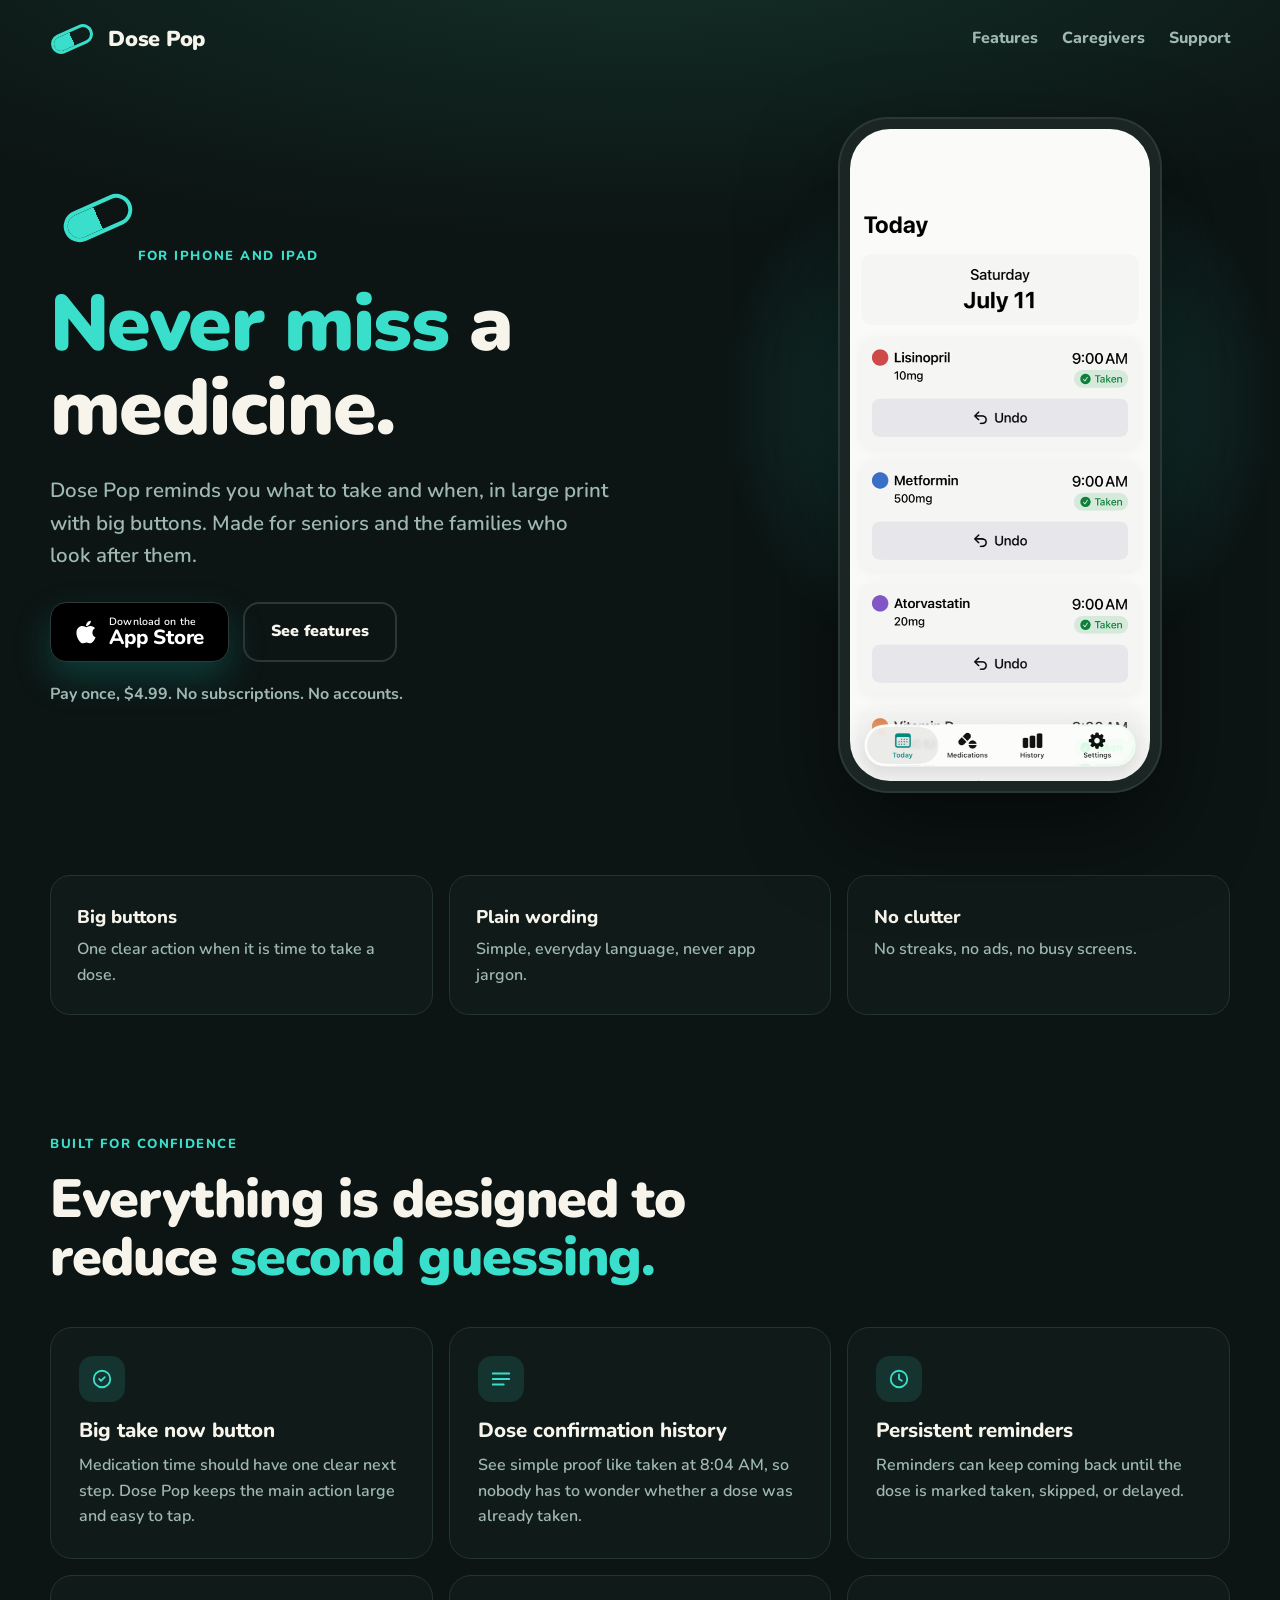
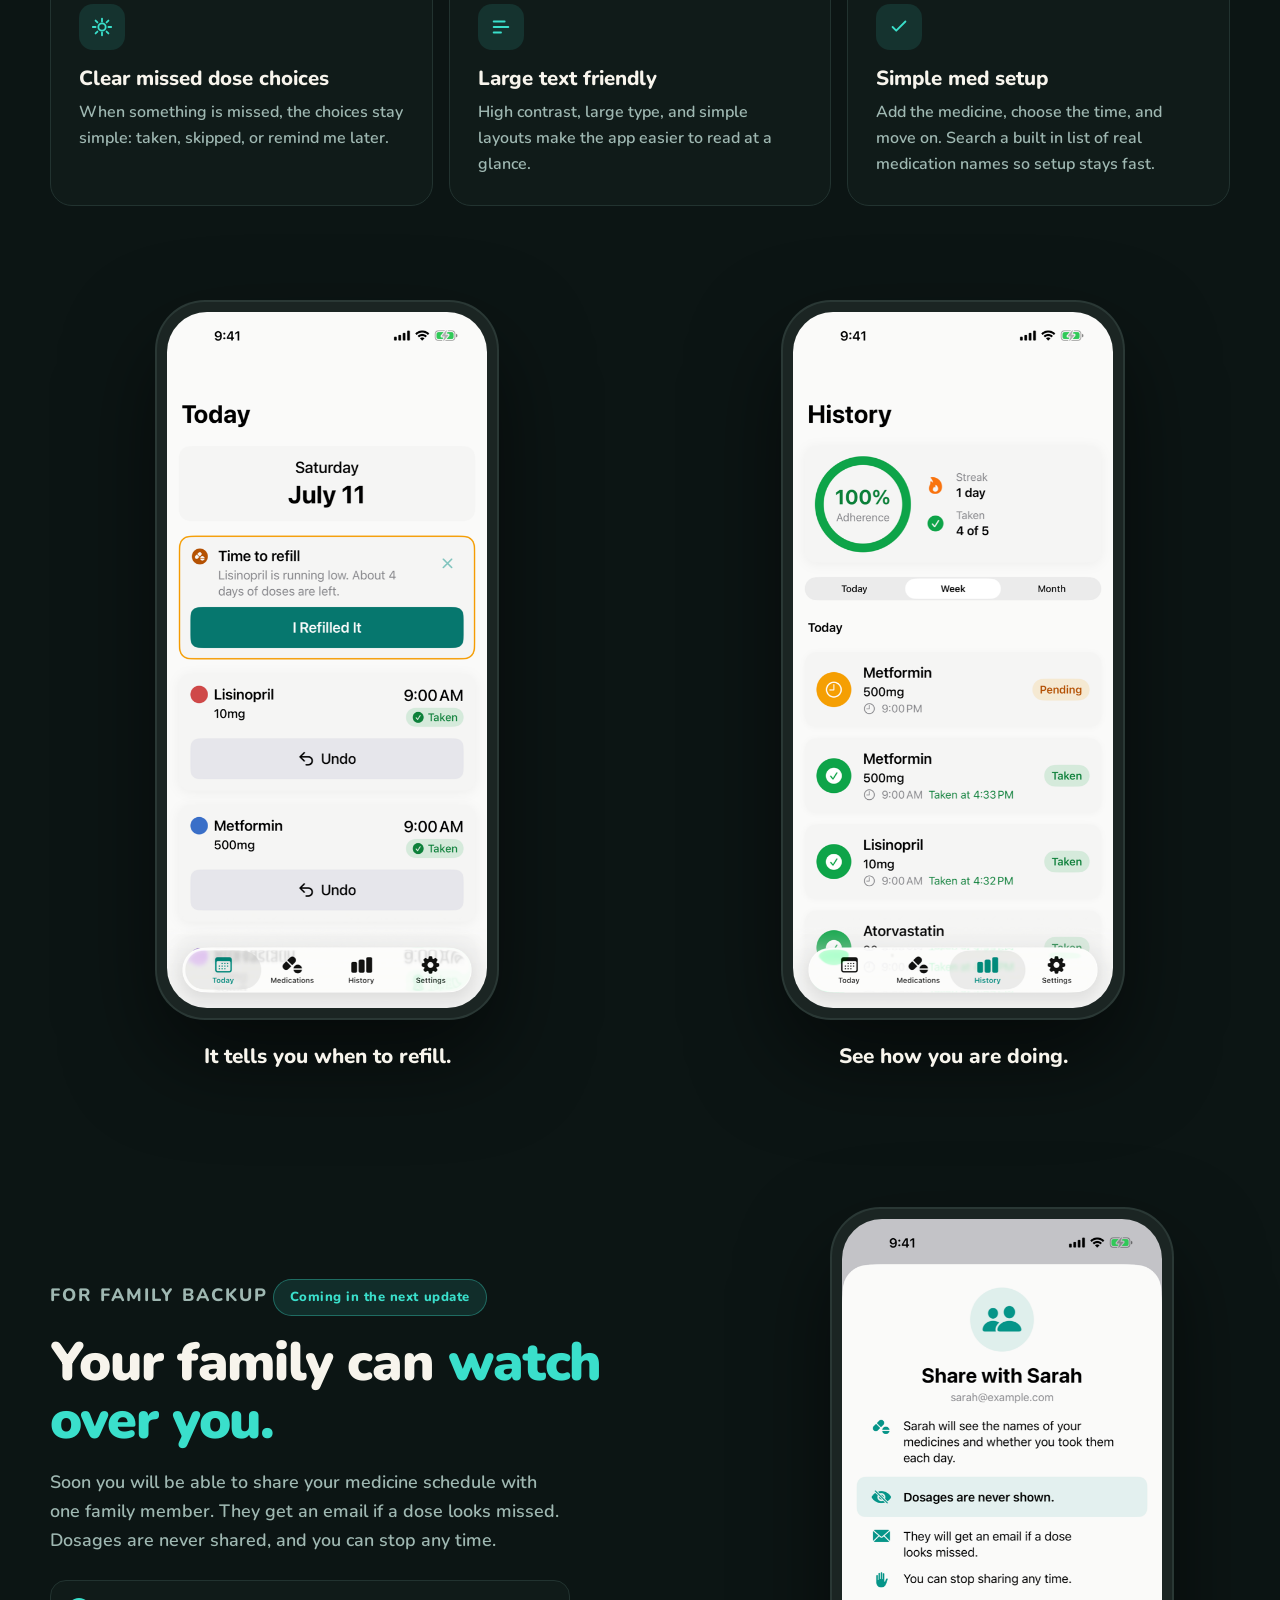
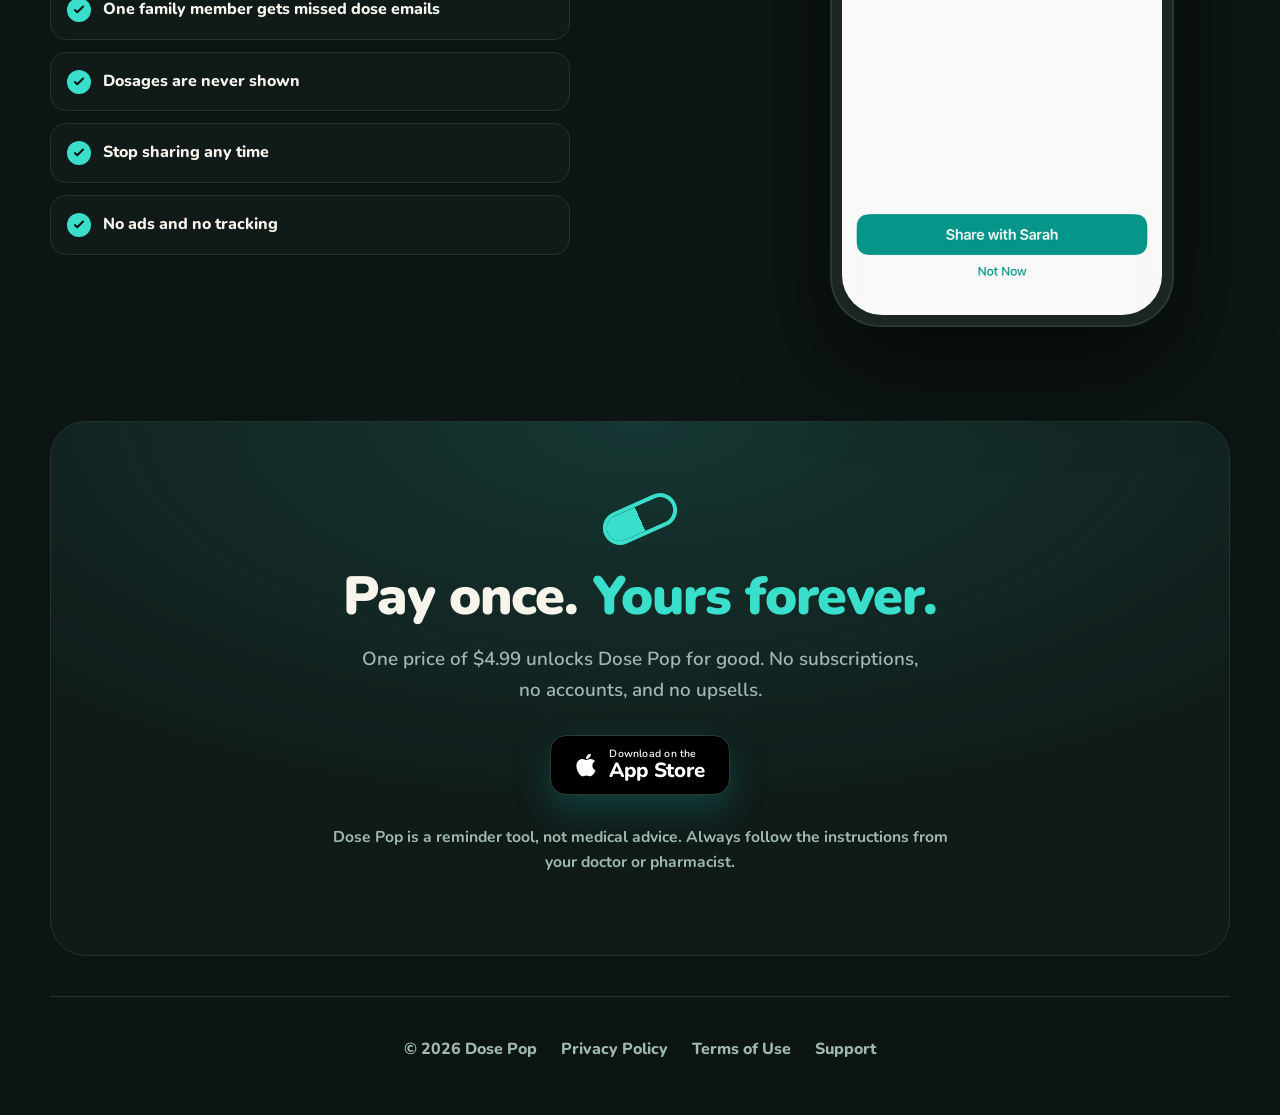
==== index.html @ b9d723c0 "Apply review fixes: absolute og image, caregiver text first on mobile, clamp horizontal overflow" ====
<!DOCTYPE html>
<html lang="en">
<head>
    <meta charset="UTF-8">
    <meta name="viewport" content="width=device-width, initial-scale=1.0">
    <meta name="description" content="Dose Pop is a simple medicine reminder app for seniors and caregivers. Large print, big buttons, and dose history. Caregiver alerts are coming in the next update.">
    <meta name="keywords" content="Dose Pop, medication reminder, medicine reminder, pill reminder, senior health, caregiver, iPhone, iPad">
    <meta name="author" content="Vishut Dhar">

    <meta property="og:type" content="website">
    <meta property="og:title" content="Dose Pop | Simple medicine reminders for seniors">
    <meta property="og:description" content="Clear reminders in large print with big buttons. Made for seniors and the families who look after them.">
    <meta property="og:url" content="https://vishutdhar.github.io/dose-pop-site/">
    <meta property="og:image" content="https://vishutdhar.github.io/dose-pop-site/assets/og-hero.png">

    <link rel="canonical" href="https://vishutdhar.github.io/dose-pop-site/">
    <meta name="theme-color" content="#0C1514">
    <title>Dose Pop | Simple medicine reminders for seniors</title>

    <link rel="preconnect" href="https://fonts.googleapis.com">
    <link rel="preconnect" href="https://fonts.gstatic.com" crossorigin>
    <link href="https://fonts.googleapis.com/css2?family=Nunito:wght@400;600;800;900&display=swap" rel="stylesheet">
    <link rel="stylesheet" href="styles.css">
</head>
<body>
    <header class="site-header" aria-label="Dose Pop">
        <a class="brand" href="index.html" aria-label="Dose Pop home">
            <span class="capsule-mark" aria-hidden="true"></span>
            <span>Dose Pop</span>
        </a>
        <nav aria-label="Site links">
            <a href="#features">Features</a>
            <a href="#caregivers">Caregivers</a>
            <a href="support.html">Support</a>
        </nav>
    </header>

    <main>
        <section class="hero">
            <div class="hero-copy">
                <span class="capsule-mark hero-mark" aria-hidden="true"></span>
                <p class="eyebrow">For iPhone and iPad</p>
                <h1><span class="mint">Never miss</span> a medicine.</h1>
                <p class="lede">Dose Pop reminds you what to take and when, in large print with big buttons. Made for seniors and the families who look after them.</p>
                <div class="actions" aria-label="Primary actions">
                    <a class="button app-store-button" href="https://apps.apple.com/app/id6774796964" aria-label="Download Dose Pop on the App Store">
                        <svg class="apple-logo" viewBox="0 0 384 512" width="22" height="26" aria-hidden="true" focusable="false"><path fill="currentColor" d="M318.7 268.7c-.2-36.7 16.4-64.4 50-84.8-18.8-26.9-47.2-41.7-84.7-44.6-35.5-2.8-74.3 20.7-88.5 20.7-15 0-49.4-19.7-76.4-19.7C63.3 141.2 4 184.8 4 273.5q0 39.3 14.4 81.2c12.8 36.7 59 126.7 107.2 125.2 25.2-.6 43-17.9 75.8-17.9 31.8 0 48.3 17.9 76.4 17.9 48.6-.7 90.4-82.5 102.6-119.3-65.2-30.7-61.7-90-61.7-91.9zm-56.6-164.2c27.3-32.4 24.8-61.9 24-72.5-24.1 1.4-52 16.4-67.9 34.9-17.5 19.8-27.8 44.3-25.6 71.9 26.1 2 49.9-11.4 69.5-34.3z"/></svg>
                        <span class="app-store-text">
                            <small>Download on the</small>
                            <strong>App Store</strong>
                        </span>
                    </a>
                    <a class="button secondary" href="#features">See features</a>
                </div>
                <p class="availability">Pay once, $4.99. No subscriptions. No accounts.</p>
            </div>

            <div class="hero-visual">
                <div class="device-frame hero-frame">
                    <div class="screen">
                        <img src="assets/today.png" alt="The Dose Pop today screen listing each medicine with its time and a large button to mark it taken." width="552" height="1200" fetchpriority="high">
                    </div>
                </div>
            </div>
        </section>

        <section class="trust-strip" aria-label="Dose Pop principles">
            <div>
                <strong>Big buttons</strong>
                <span>One clear action when it is time to take a dose.</span>
            </div>
            <div>
                <strong>Plain wording</strong>
                <span>Simple, everyday language, never app jargon.</span>
            </div>
            <div>
                <strong>No clutter</strong>
                <span>No streaks, no ads, no busy screens.</span>
            </div>
        </section>

        <section id="features" class="section">
            <div class="section-heading">
                <p class="eyebrow">Built for confidence</p>
                <h2>Everything is designed to reduce <span class="mint">second guessing.</span></h2>
            </div>
            <div class="feature-grid">
                <article>
                    <span class="feat-icon" aria-hidden="true"><svg viewBox="0 0 24 24" width="22" height="22" fill="none" stroke="currentColor" stroke-width="2" stroke-linecap="round" stroke-linejoin="round"><circle cx="12" cy="12" r="9"/><path d="M9 12l2 2 4-4"/></svg></span>
                    <h3>Big take now button</h3>
                    <p>Medication time should have one clear next step. Dose Pop keeps the main action large and easy to tap.</p>
                </article>
                <article>
                    <span class="feat-icon" aria-hidden="true"><svg viewBox="0 0 24 24" width="22" height="22" fill="none" stroke="currentColor" stroke-width="2" stroke-linecap="round" stroke-linejoin="round"><path d="M3 6h18"/><path d="M3 12h18"/><path d="M3 18h12"/></svg></span>
                    <h3>Dose confirmation history</h3>
                    <p>See simple proof like taken at 8:04 AM, so nobody has to wonder whether a dose was already taken.</p>
                </article>
                <article>
                    <span class="feat-icon" aria-hidden="true"><svg viewBox="0 0 24 24" width="22" height="22" fill="none" stroke="currentColor" stroke-width="2" stroke-linecap="round" stroke-linejoin="round"><circle cx="12" cy="12" r="9"/><path d="M12 7v5l3 2"/></svg></span>
                    <h3>Persistent reminders</h3>
                    <p>Reminders can keep coming back until the dose is marked taken, skipped, or delayed.</p>
                </article>
                <article>
                    <span class="feat-icon" aria-hidden="true"><svg viewBox="0 0 24 24" width="22" height="22" fill="none" stroke="currentColor" stroke-width="2" stroke-linecap="round" stroke-linejoin="round"><path d="M12 3v3"/><path d="M12 18v3"/><path d="M5 12H2"/><path d="M22 12h-3"/><path d="M5 5l2 2"/><path d="M17 17l2 2"/><path d="M5 19l2-2"/><path d="M17 7l2-2"/><circle cx="12" cy="12" r="4"/></svg></span>
                    <h3>Clear missed dose choices</h3>
                    <p>When something is missed, the choices stay simple: taken, skipped, or remind me later.</p>
                </article>
                <article>
                    <span class="feat-icon" aria-hidden="true"><svg viewBox="0 0 24 24" width="22" height="22" fill="none" stroke="currentColor" stroke-width="2" stroke-linecap="round" stroke-linejoin="round"><path d="M4 6h12"/><path d="M4 12h16"/><path d="M4 18h8"/></svg></span>
                    <h3>Large text friendly</h3>
                    <p>High contrast, large type, and simple layouts make the app easier to read at a glance.</p>
                </article>
                <article>
                    <span class="feat-icon" aria-hidden="true"><svg viewBox="0 0 24 24" width="22" height="22" fill="none" stroke="currentColor" stroke-width="2" stroke-linecap="round" stroke-linejoin="round"><path d="M5 12l4 4 10-10"/></svg></span>
                    <h3>Simple med setup</h3>
                    <p>Add the medicine, choose the time, and move on. Search a built in list of real medication names so setup stays fast.</p>
                </article>
            </div>
        </section>

        <section class="showcase" aria-label="More Dose Pop screens">
            <figure class="showcase-item">
                <div class="device-frame">
                    <div class="screen">
                        <img src="assets/refill.png" alt="A Dose Pop screen showing how many pills are left and the date a refill will be needed." width="552" height="1200" loading="lazy">
                    </div>
                </div>
                <figcaption>It tells you when to refill.</figcaption>
            </figure>
            <figure class="showcase-item">
                <div class="device-frame">
                    <div class="screen">
                        <img src="assets/history.png" alt="A Dose Pop history screen showing a list of past doses and when each one was taken." width="552" height="1200" loading="lazy">
                    </div>
                </div>
                <figcaption>See how you are doing.</figcaption>
            </figure>
        </section>

        <section id="caregivers" class="caregiver-section">
            <div class="caregiver-copy">
                <p class="eyebrow">For family backup</p>
                <span class="pill-badge">Coming in the next update</span>
                <h2>Your family can <span class="mint">watch over you.</span></h2>
                <p>Soon you will be able to share your medicine schedule with one family member. They get an email if a dose looks missed. Dosages are never shared, and you can stop any time.</p>
                <ul class="check-list">
                    <li>One family member gets missed dose emails</li>
                    <li>Dosages are never shown</li>
                    <li>Stop sharing any time</li>
                    <li>No ads and no tracking</li>
                </ul>
            </div>
            <div class="caregiver-visual">
                <div class="device-frame">
                    <div class="screen">
                        <img src="assets/consent.png" alt="A Dose Pop sharing screen where you choose to let one family member see your schedule." width="552" height="1200" loading="lazy">
                    </div>
                </div>
            </div>
        </section>

        <section class="cta-section">
            <span class="capsule-mark cta-mark" aria-hidden="true"></span>
            <h2>Pay once. <span class="mint">Yours forever.</span></h2>
            <p>One price of $4.99 unlocks Dose Pop for good. No subscriptions, no accounts, and no upsells.</p>
            <div class="actions center">
                <a class="button app-store-button" href="https://apps.apple.com/app/id6774796964" aria-label="Download Dose Pop on the App Store">
                    <svg class="apple-logo" viewBox="0 0 384 512" width="22" height="26" aria-hidden="true" focusable="false"><path fill="currentColor" d="M318.7 268.7c-.2-36.7 16.4-64.4 50-84.8-18.8-26.9-47.2-41.7-84.7-44.6-35.5-2.8-74.3 20.7-88.5 20.7-15 0-49.4-19.7-76.4-19.7C63.3 141.2 4 184.8 4 273.5q0 39.3 14.4 81.2c12.8 36.7 59 126.7 107.2 125.2 25.2-.6 43-17.9 75.8-17.9 31.8 0 48.3 17.9 76.4 17.9 48.6-.7 90.4-82.5 102.6-119.3-65.2-30.7-61.7-90-61.7-91.9zm-56.6-164.2c27.3-32.4 24.8-61.9 24-72.5-24.1 1.4-52 16.4-67.9 34.9-17.5 19.8-27.8 44.3-25.6 71.9 26.1 2 49.9-11.4 69.5-34.3z"/></svg>
                    <span class="app-store-text">
                        <small>Download on the</small>
                        <strong>App Store</strong>
                    </span>
                </a>
            </div>
            <p class="medical-note">Dose Pop is a reminder tool, not medical advice. Always follow the instructions from your doctor or pharmacist.</p>
        </section>
    </main>

    <footer>
        <span>&copy; 2026 Dose Pop</span>
        <a href="privacy.html">Privacy Policy</a>
        <a href="terms.html">Terms of Use</a>
        <a href="support.html">Support</a>
    </footer>
</body>
</html>
---- styles.css ----
:root {
    --ink: #0C1514;
    --ink-lift: #143029;
    --mint: #3ADFCB;
    --mint-deep: #128577;
    --cream: #F7F4EC;
    --sage: #9FB8B2;
    --bezel: #1B2523;
    --bezel-edge: #2A3835;
    --card: #101B19;
    --card-edge: #223330;
    --frame-shadow: 0 40px 90px rgba(0, 0, 0, 0.55);
}

* { box-sizing: border-box; }
html { scroll-behavior: smooth; }
html, body { overflow-x: hidden; }

body {
    margin: 0;
    font-family: Nunito, -apple-system, BlinkMacSystemFont, "Segoe UI", sans-serif;
    font-weight: 600;
    background:
        radial-gradient(120% 55% at 50% -8%, var(--ink-lift), transparent 62%),
        var(--ink);
    background-repeat: no-repeat;
    background-attachment: fixed;
    color: var(--sage);
    line-height: 1.6;
}

button { font: inherit; }
img { max-width: 100%; display: block; }

a { color: var(--mint); }
a:focus-visible, button:focus-visible {
    outline: 3px solid var(--mint);
    outline-offset: 4px;
    border-radius: 6px;
}

.mint { color: var(--mint); }

/* Capsule brand glyph */
.capsule-mark {
    display: inline-block;
    width: 59px;
    height: 26px;
    border: 4px solid var(--mint);
    border-radius: 999px;
    transform: rotate(-24deg);
    background: linear-gradient(90deg, var(--mint) 0 50%, transparent 50%);
    background-clip: padding-box;
    flex: none;
}

.site-header {
    width: min(1180px, calc(100% - 40px));
    margin: 0 auto;
    padding: 22px 0;
    display: flex;
    align-items: center;
    justify-content: space-between;
    gap: 20px;
}

.brand, nav, footer, .actions {
    display: flex;
    align-items: center;
}

.brand {
    gap: 14px;
    color: var(--cream);
    font-weight: 900;
    font-size: 1.35rem;
    text-decoration: none;
    letter-spacing: -0.01em;
}

.brand .capsule-mark {
    width: 44px;
    height: 20px;
    border-width: 3px;
}

nav { gap: 24px; }
nav a, footer a {
    color: var(--sage);
    font-weight: 800;
    text-decoration: none;
}
nav a:hover, footer a:hover { color: var(--mint); }

main {
    width: min(1180px, calc(100% - 40px));
    margin: 0 auto;
}

/* Headings */
h1, h2, h3, p { margin-top: 0; }
h1, h2 {
    font-weight: 900;
    line-height: 1.08;
    color: var(--cream);
    letter-spacing: -0.02em;
}
h1 {
    font-size: clamp(2.6rem, 6.4vw, 4.9rem);
    margin-bottom: 22px;
}
h2 {
    font-size: clamp(2rem, 4.2vw, 3.6rem);
    margin-bottom: 18px;
}
h3 {
    font-weight: 800;
    font-size: 1.28rem;
    line-height: 1.2;
    color: var(--cream);
    margin-bottom: 10px;
}

.eyebrow {
    display: inline-flex;
    align-items: center;
    color: var(--mint);
    font-size: 0.82rem;
    font-weight: 800;
    letter-spacing: 0.12em;
    text-transform: uppercase;
    margin: 0 0 16px;
}

.lede {
    max-width: 560px;
    color: var(--sage);
    font-size: clamp(1.12rem, 1.6vw, 1.4rem);
    margin-bottom: 30px;
}

/* Hero */
.hero {
    display: grid;
    grid-template-columns: minmax(0, 1.05fr) minmax(300px, 0.75fr);
    align-items: center;
    gap: clamp(32px, 6vw, 80px);
    padding: 40px 0 84px;
}

.hero-mark {
    margin: 0 0 26px 12px;
    width: 72px;
    height: 32px;
    border-width: 4px;
}

/* Buttons */
.actions {
    flex-wrap: wrap;
    gap: 14px;
}

.button {
    display: inline-flex;
    align-items: center;
    justify-content: center;
    min-height: 60px;
    padding: 0 26px;
    border-radius: 16px;
    background: var(--mint-deep);
    color: var(--cream);
    font-weight: 900;
    text-decoration: none;
    box-shadow: 0 16px 34px rgba(18, 133, 119, 0.35);
}

.button.secondary {
    background: transparent;
    color: var(--cream);
    border: 2px solid var(--bezel-edge);
    box-shadow: none;
}
.button.secondary:hover { border-color: var(--mint); color: var(--mint); }

/* App Store badge */
.app-store-button {
    gap: 12px;
    padding: 0 24px;
    background: #000000;
    color: #FFFFFF;
    border: 1px solid #2C3B38;
}
.app-store-button .apple-logo { color: #FFFFFF; }
.app-store-text {
    display: flex;
    flex-direction: column;
    align-items: flex-start;
    line-height: 1.05;
    text-align: left;
}
.app-store-text small {
    font-size: 0.66rem;
    font-weight: 600;
    letter-spacing: 0.02em;
}
.app-store-text strong {
    font-size: 1.28rem;
    font-weight: 800;
    letter-spacing: -0.01em;
}

.availability {
    color: var(--sage);
    font-weight: 700;
    margin: 20px 0 0;
}

/* Device frames */
.device-frame {
    background: var(--bezel);
    border-radius: 48px;
    padding: 10px;
    box-shadow: 0 0 0 2px var(--bezel-edge), var(--frame-shadow);
    width: 100%;
    max-width: 340px;
    margin: 0 auto;
}

.device-frame .screen {
    border-radius: 40px;
    overflow: hidden;
    background: var(--ink);
}

.device-frame .screen img {
    width: 100%;
    height: auto;
}

.hero-visual {
    position: relative;
    display: grid;
    place-items: center;
}

.hero-visual::before {
    content: "";
    position: absolute;
    width: 118%;
    height: 78%;
    background: radial-gradient(circle at 50% 40%, rgba(58, 223, 203, 0.28), transparent 68%);
    filter: blur(10px);
    z-index: 0;
}

.hero-frame {
    position: relative;
    z-index: 1;
    max-width: 320px;
}

/* Trust strip */
.trust-strip {
    display: grid;
    grid-template-columns: repeat(3, minmax(0, 1fr));
    gap: 16px;
    margin-bottom: 20px;
}

.trust-strip div {
    padding: 26px;
    border-radius: 20px;
    background: var(--card);
    border: 1px solid var(--card-edge);
}

.trust-strip strong {
    display: block;
    color: var(--cream);
    font-size: 1.15rem;
    font-weight: 800;
    margin-bottom: 6px;
}
.trust-strip span { display: block; color: var(--sage); }

/* Sections */
.section { padding: 96px 0; }
.section-heading {
    max-width: 720px;
    margin-bottom: 40px;
}

.feature-grid {
    display: grid;
    grid-template-columns: repeat(3, minmax(0, 1fr));
    gap: 16px;
}

article {
    padding: 28px;
    border-radius: 22px;
    background: var(--card);
    border: 1px solid var(--card-edge);
}

article p { color: var(--sage); margin-bottom: 0; }

.feat-icon {
    display: inline-flex;
    align-items: center;
    justify-content: center;
    width: 46px;
    height: 46px;
    border-radius: 14px;
    background: rgba(58, 223, 203, 0.12);
    color: var(--mint);
    margin-bottom: 16px;
}

/* Showcase */
.showcase {
    display: grid;
    grid-template-columns: repeat(2, minmax(0, 1fr));
    gap: clamp(28px, 6vw, 72px);
    align-items: start;
    padding: 0 0 96px;
    justify-items: center;
}

.showcase-item {
    margin: 0;
    max-width: 340px;
}

.showcase figcaption {
    margin-top: 22px;
    text-align: center;
    color: var(--cream);
    font-size: 1.3rem;
    font-weight: 800;
}

/* Caregivers */
.caregiver-section {
    display: grid;
    grid-template-columns: minmax(0, 1fr) minmax(280px, 0.7fr);
    gap: clamp(32px, 6vw, 72px);
    align-items: center;
    padding: 40px 0 96px;
}

.pill-badge {
    display: inline-block;
    padding: 7px 16px;
    border-radius: 999px;
    background: rgba(58, 223, 203, 0.12);
    color: var(--mint);
    border: 1px solid rgba(58, 223, 203, 0.35);
    font-size: 0.82rem;
    font-weight: 800;
    letter-spacing: 0.04em;
    margin-bottom: 18px;
}

.caregiver-copy p { color: var(--sage); font-size: 1.12rem; max-width: 520px; }

.check-list {
    list-style: none;
    margin: 26px 0 0;
    padding: 0;
    display: grid;
    gap: 12px;
    max-width: 520px;
}

.check-list li {
    position: relative;
    padding: 16px 18px 16px 52px;
    border-radius: 16px;
    background: var(--card);
    border: 1px solid var(--card-edge);
    color: var(--cream);
    font-weight: 800;
}

.check-list li::before {
    content: "";
    position: absolute;
    left: 16px;
    top: 50%;
    transform: translateY(-50%);
    width: 24px;
    height: 24px;
    border-radius: 50%;
    background:
        url("data:image/svg+xml,%3Csvg xmlns='http://www.w3.org/2000/svg' width='14' height='14' viewBox='0 0 24 24' fill='none' stroke='%230C1514' stroke-width='3.5' stroke-linecap='round' stroke-linejoin='round'%3E%3Cpath d='M5 12l4 4 10-10'/%3E%3C/svg%3E") center / 14px no-repeat,
        var(--mint);
}

/* Closing CTA */
.cta-section {
    margin: 0 0 40px;
    padding: clamp(40px, 7vw, 80px);
    border-radius: 36px;
    text-align: center;
    background:
        radial-gradient(120% 120% at 50% 0%, rgba(58, 223, 203, 0.14), transparent 60%),
        var(--card);
    border: 1px solid var(--card-edge);
}

.cta-mark {
    margin: 0 auto 24px;
    width: 78px;
    height: 34px;
    border-width: 4px;
}

.cta-section p:not(.medical-note) {
    max-width: 560px;
    margin: 0 auto;
    color: var(--sage);
    font-size: 1.18rem;
}

.actions.center { justify-content: center; margin-top: 30px; }

.medical-note {
    margin: 30px auto 0;
    max-width: 640px;
    color: var(--sage);
    font-weight: 700;
    font-size: 0.98rem;
}

/* Footer */
footer {
    width: min(1180px, calc(100% - 40px));
    margin: 0 auto;
    justify-content: center;
    flex-wrap: wrap;
    gap: 16px 24px;
    padding: 40px 0 52px;
    border-top: 1px solid var(--card-edge);
}

footer span { color: var(--sage); font-weight: 800; }

/* Responsive */
@media (max-width: 900px) {
    .hero, .caregiver-section { grid-template-columns: 1fr; }
    .hero { padding-top: 20px; text-align: center; }
    .hero-copy .eyebrow, .hero-mark { margin-left: auto; margin-right: auto; }
    .hero .lede { margin-left: auto; margin-right: auto; }
    .hero .actions { justify-content: center; }
    .hero-mark { margin-left: auto; }
    .hero-visual { margin-top: 12px; }
    .feature-grid { grid-template-columns: repeat(2, minmax(0, 1fr)); }
    .caregiver-copy .check-list,
    .caregiver-copy p { margin-left: auto; margin-right: auto; }
    .caregiver-section { text-align: center; }
    .caregiver-visual { order: 2; }
}

@media (max-width: 680px) {
    .site-header { flex-direction: column; align-items: flex-start; gap: 16px; }
    nav { width: 100%; justify-content: space-between; gap: 10px; }
    .trust-strip, .feature-grid, .showcase { grid-template-columns: 1fr; }
    .section { padding: 68px 0; }
    .button { width: 100%; }
    .device-frame, .hero-frame, .showcase-item { max-width: 320px; }
}

@media (max-width: 380px) {
    .device-frame, .hero-frame, .showcase-item { max-width: 100%; }
    h1 { font-size: clamp(2.2rem, 11vw, 2.8rem); }
}

@media (prefers-reduced-motion: reduce) {
    html { scroll-behavior: auto; }
    * { transition: none !important; }
}
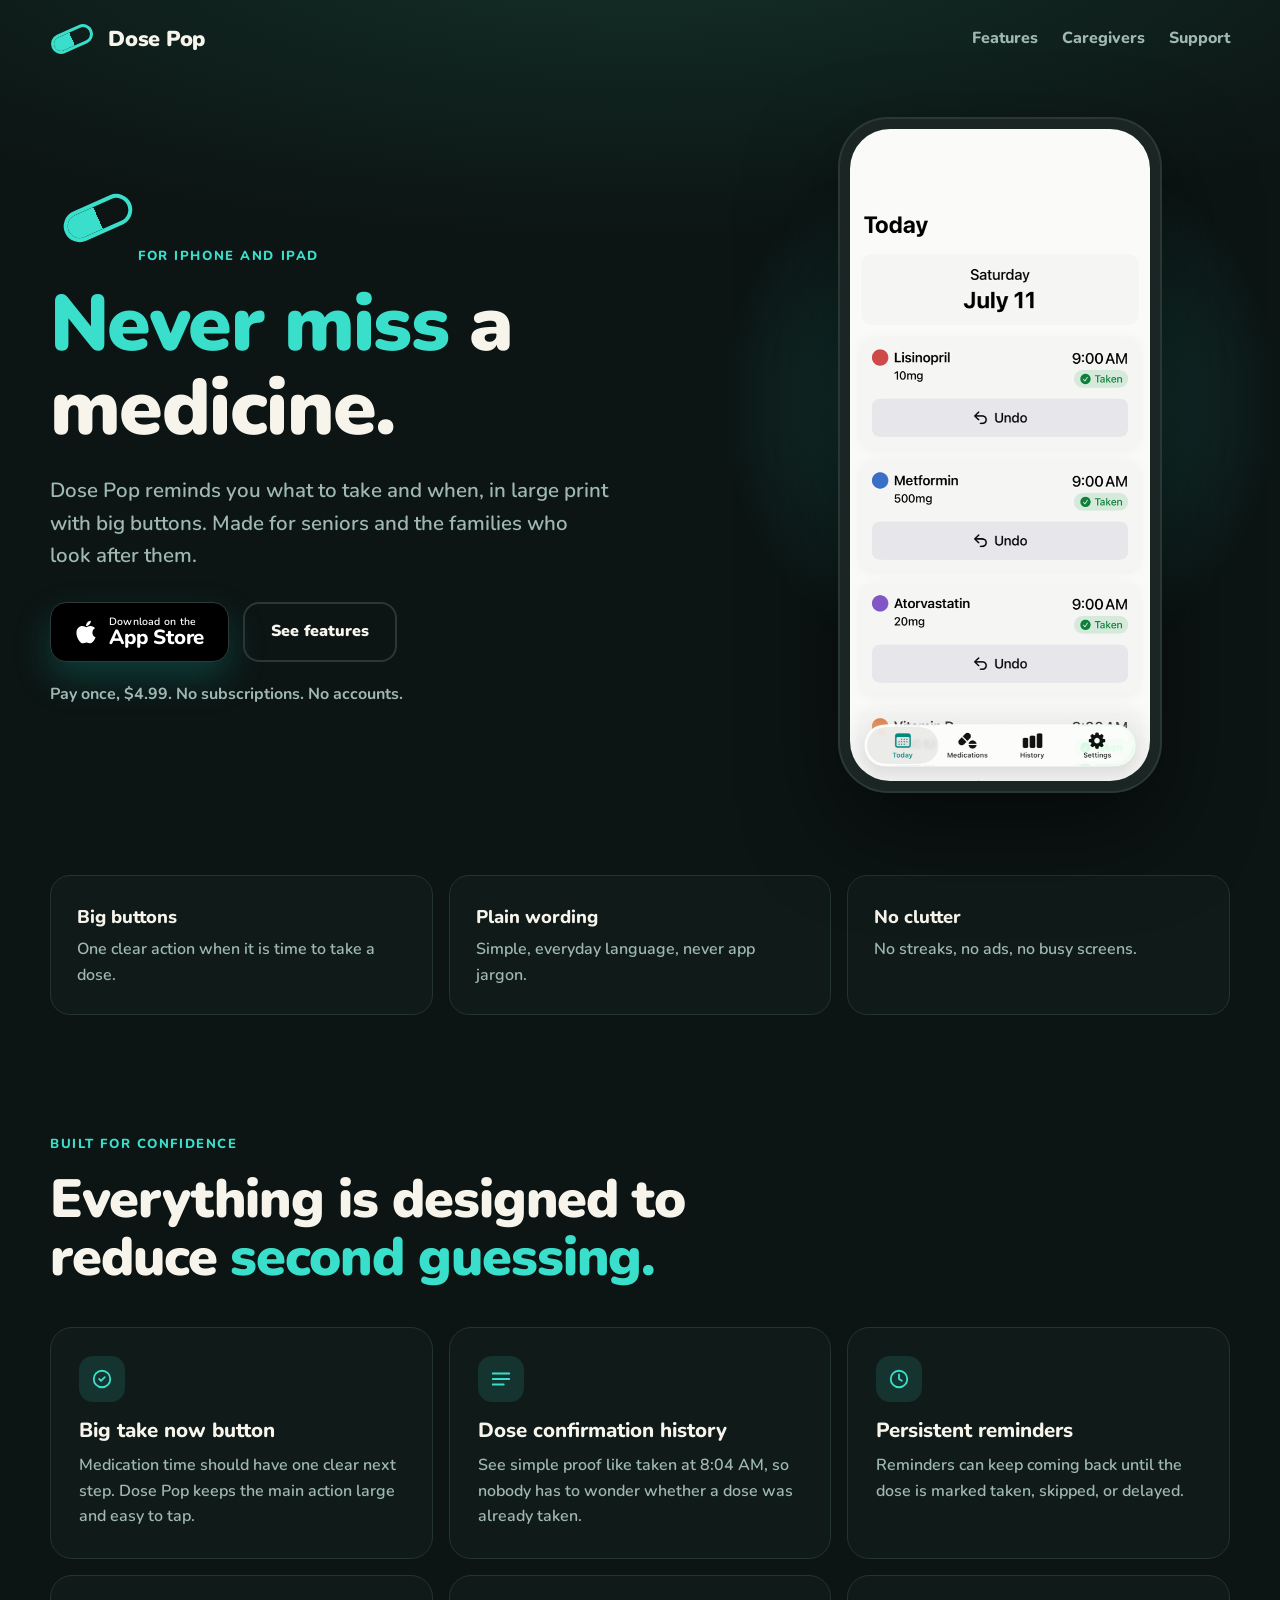
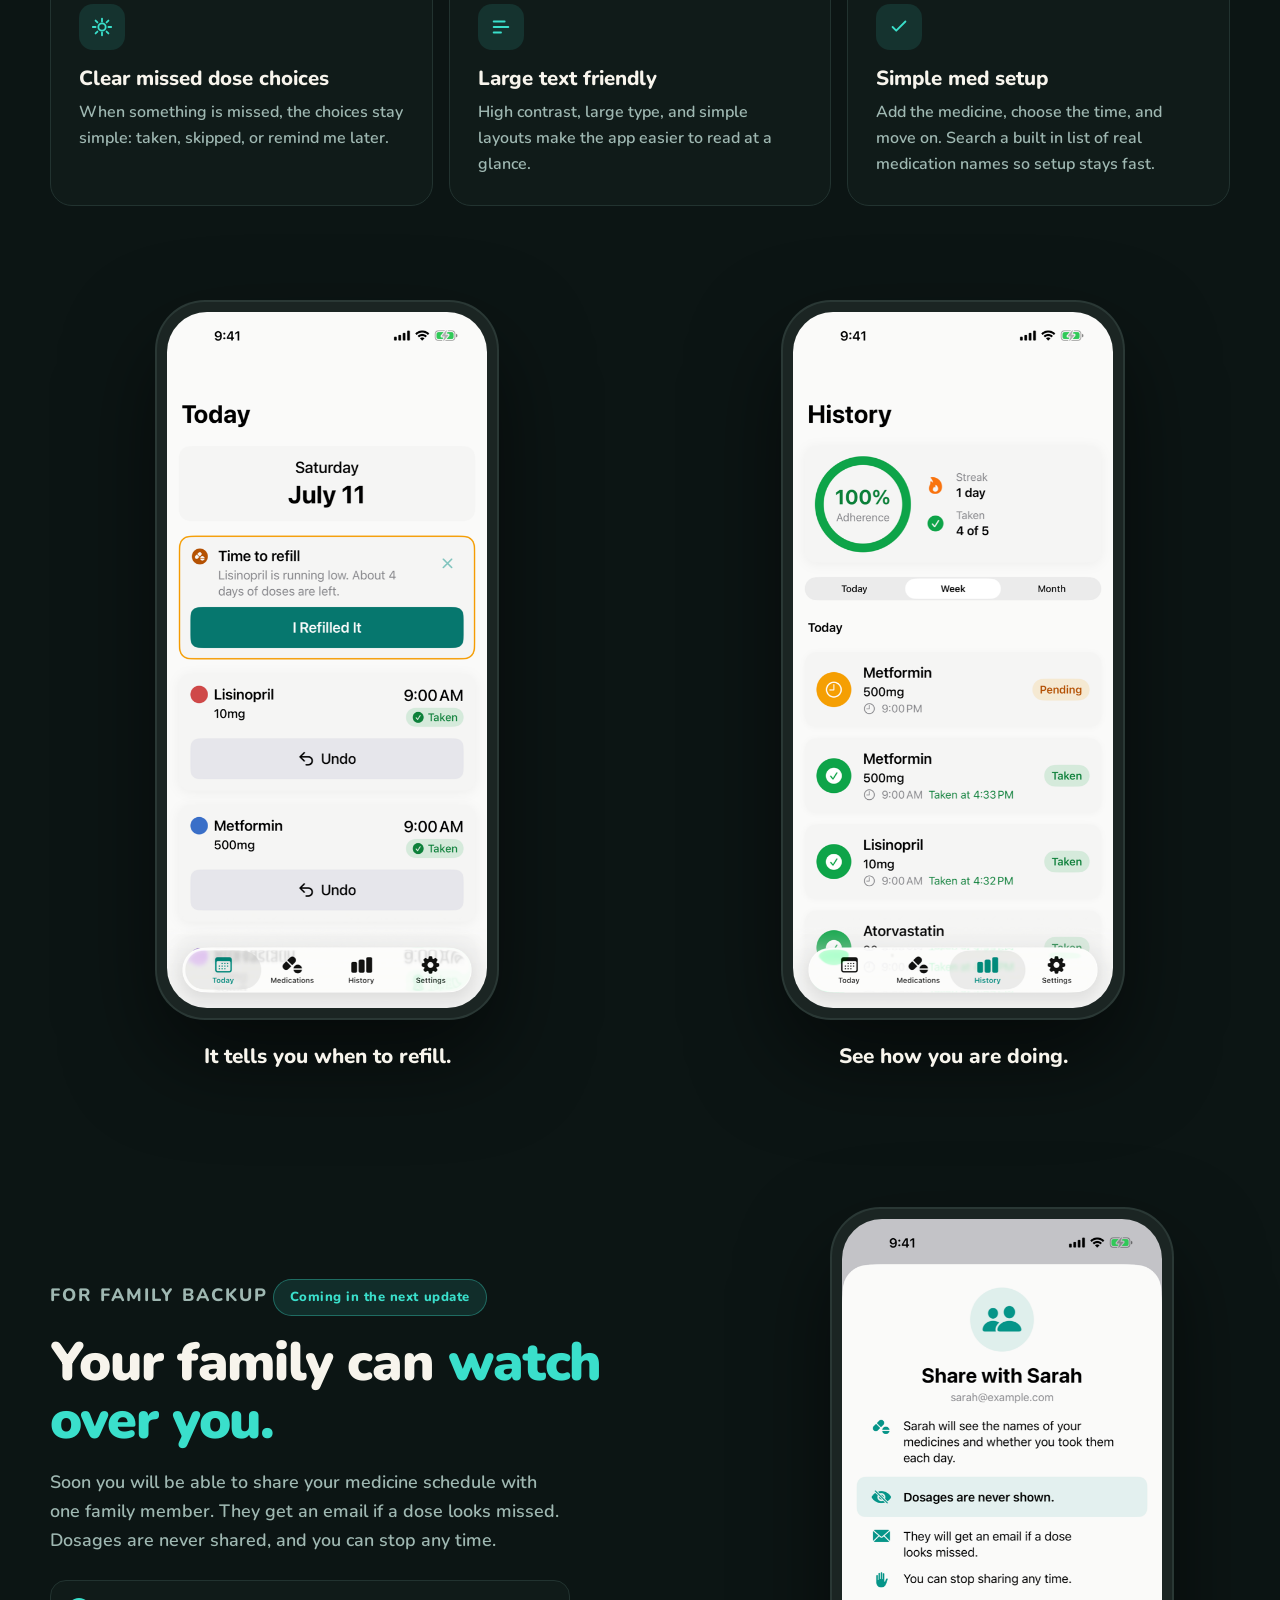
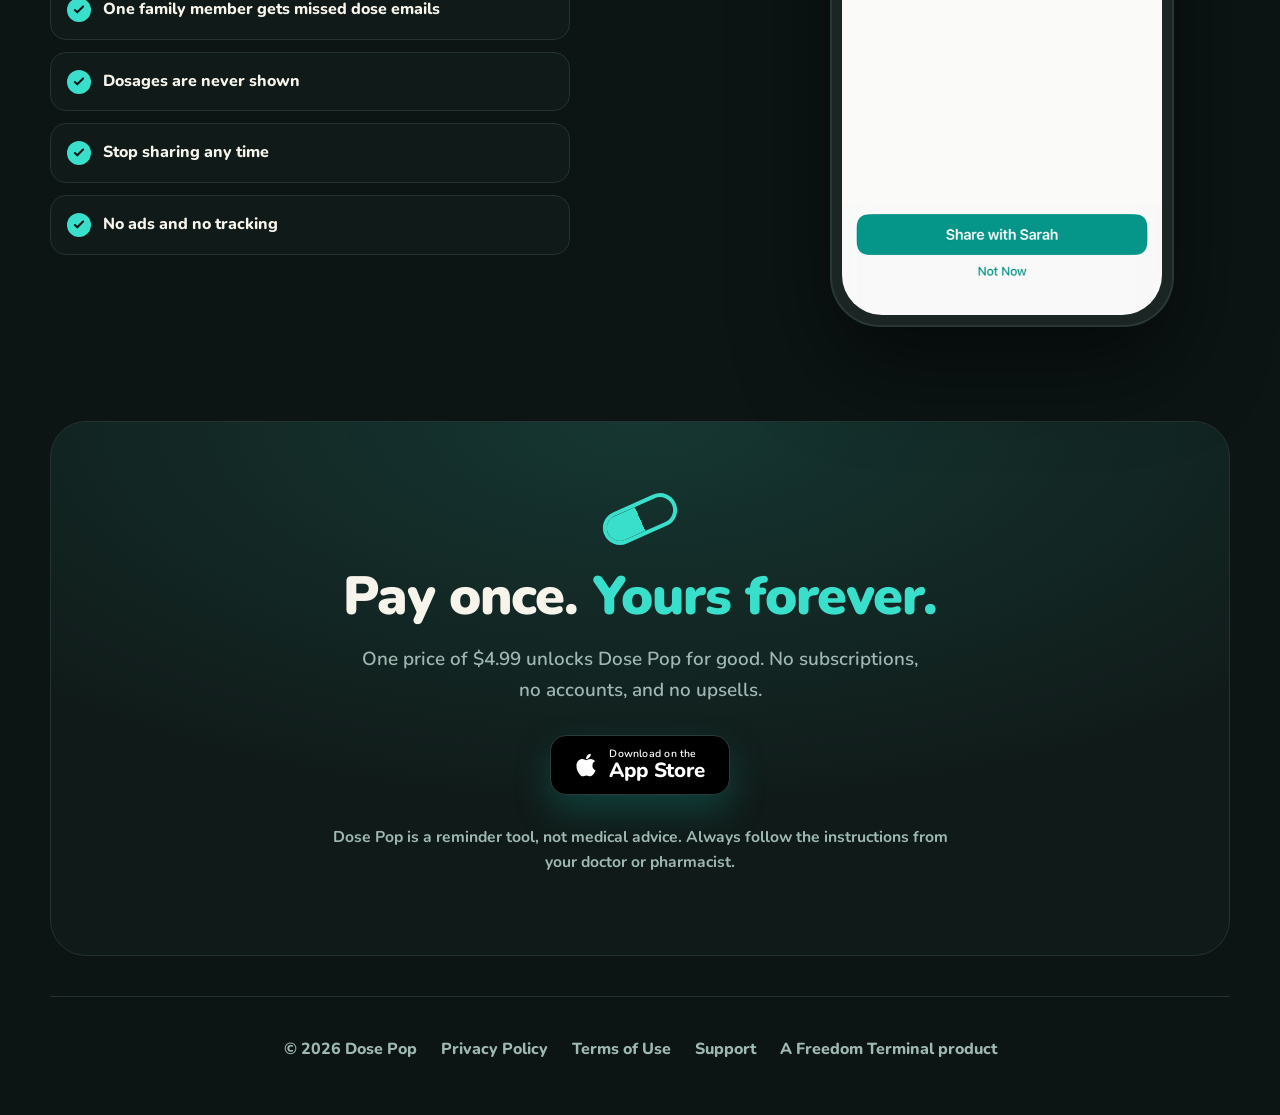
==== commit e2b35260: "Add Freedom Terminal brand link to footer" ====
--- a/index.html
+++ b/index.html
@@ -181,6 +181,7 @@
         <a href="privacy.html">Privacy Policy</a>
         <a href="terms.html">Terms of Use</a>
         <a href="support.html">Support</a>
+        <a href="https://freedom-terminal.com">A Freedom Terminal product</a>
     </footer>
 </body>
 </html>
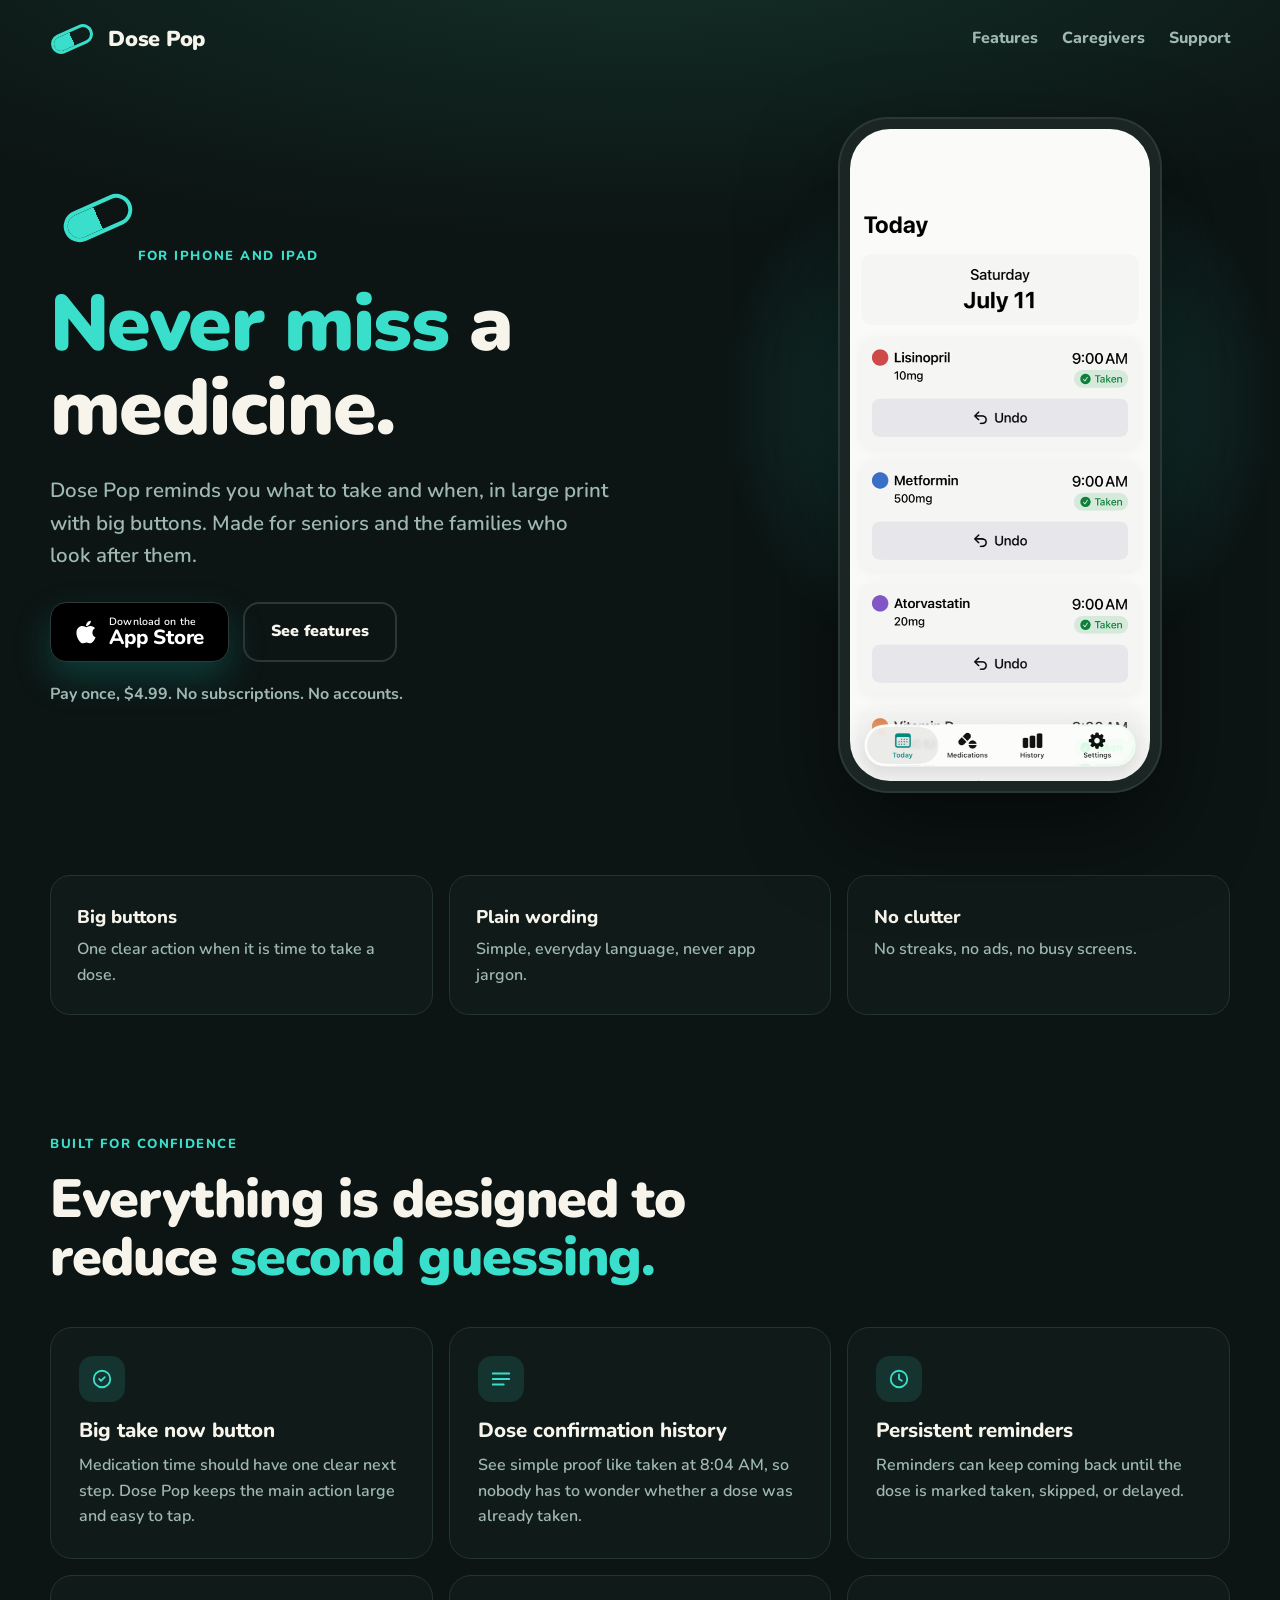
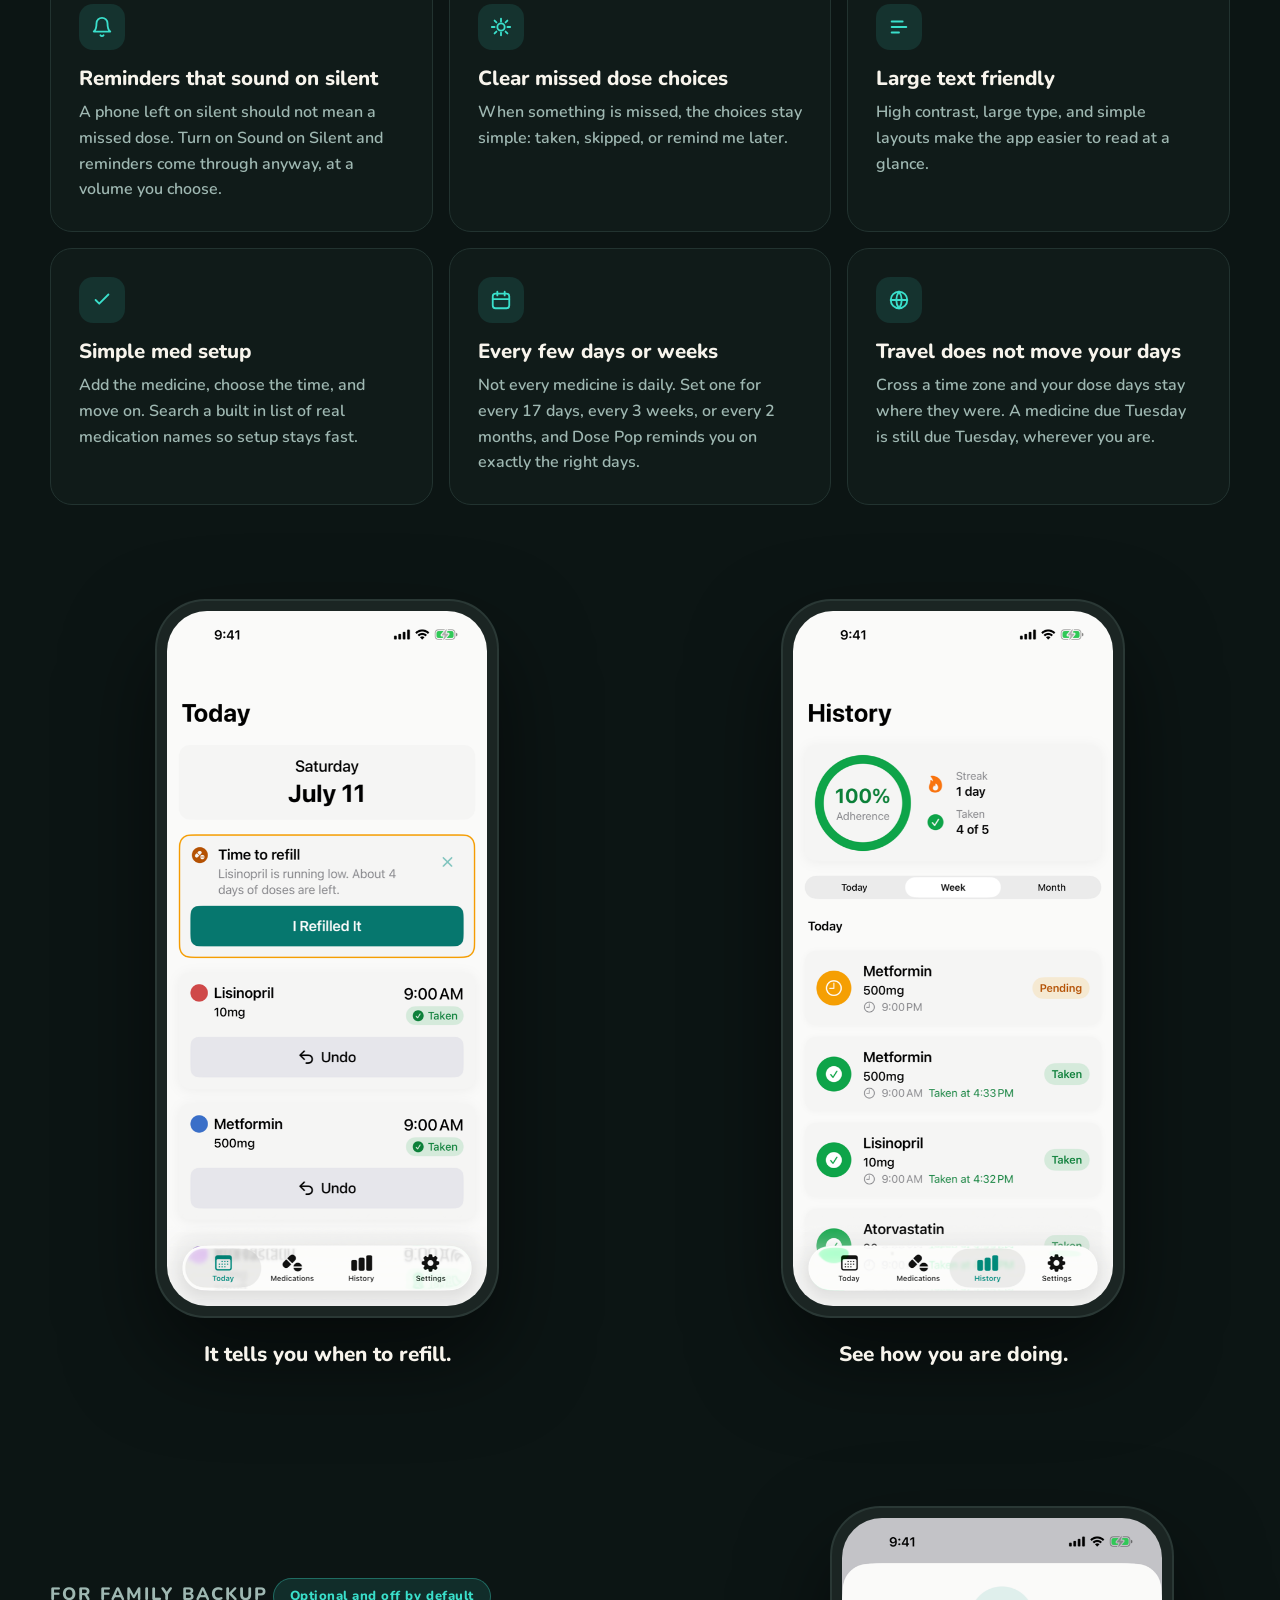
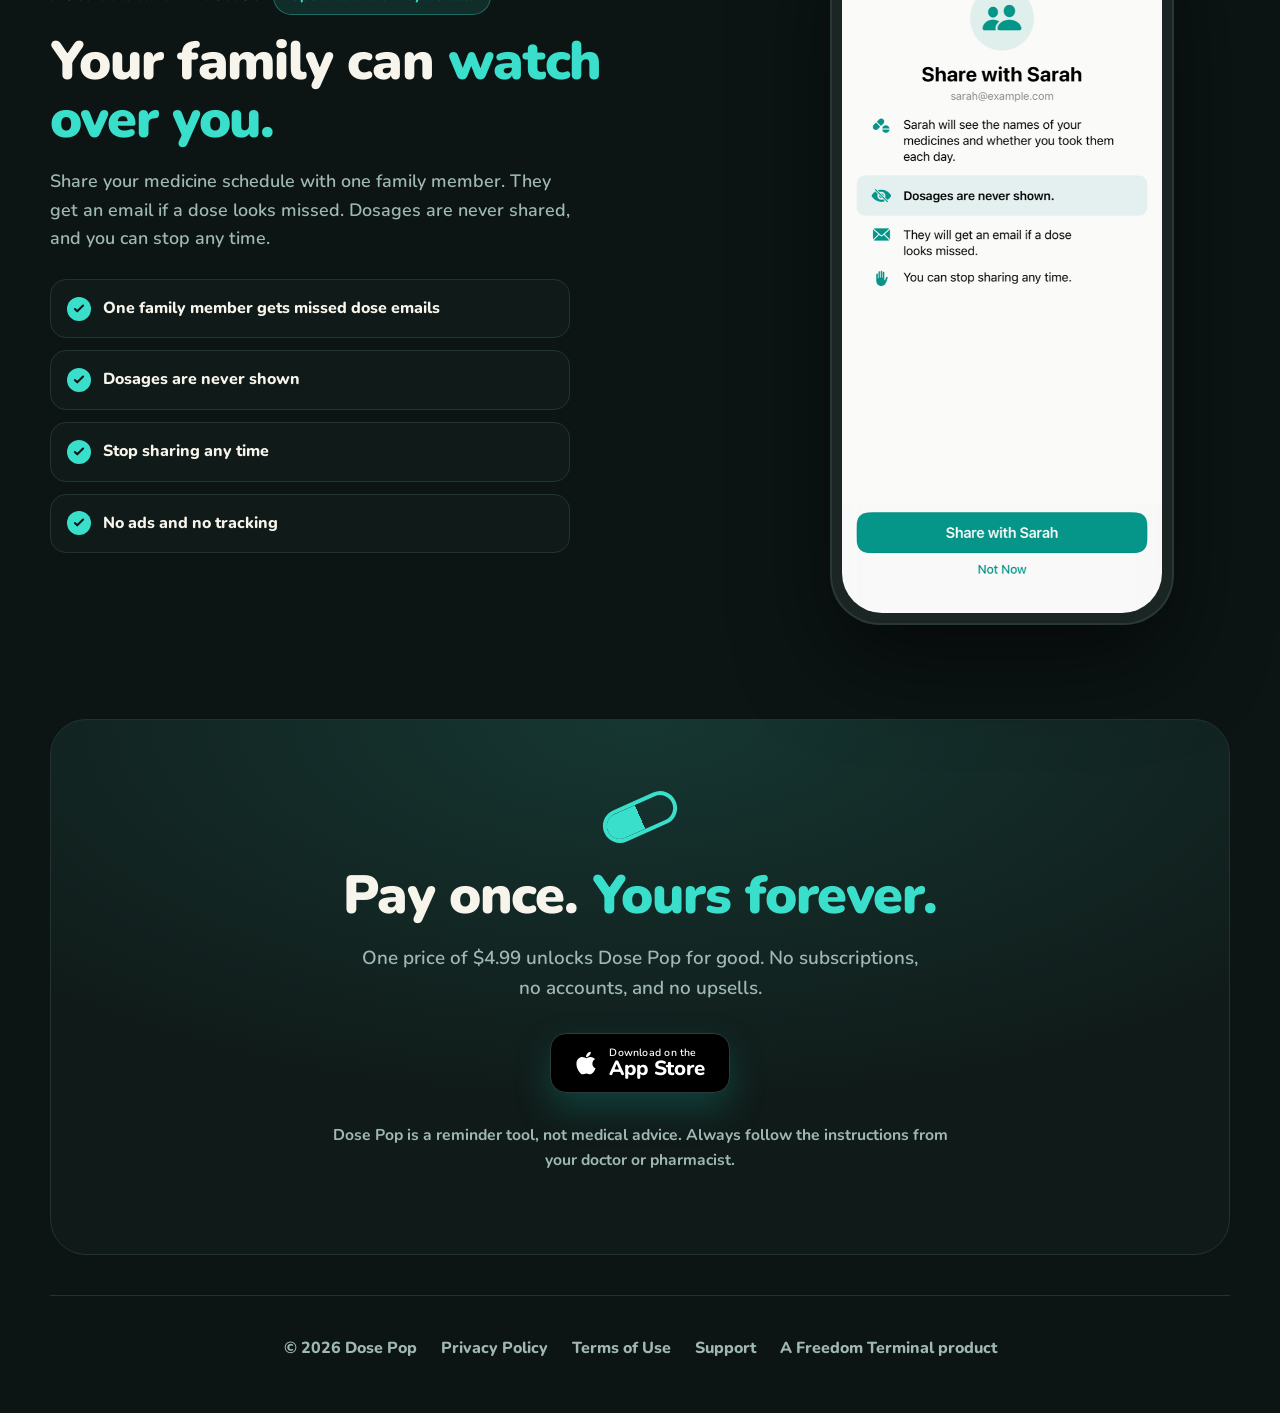
==== commit d8d591cd: "Tell the truth about caregiver alerts, and add the sound on silent and interval scheduling cards The" ====
--- a/index.html
+++ b/index.html
@@ -3,7 +3,7 @@
 <head>
     <meta charset="UTF-8">
     <meta name="viewport" content="width=device-width, initial-scale=1.0">
-    <meta name="description" content="Dose Pop is a simple medicine reminder app for seniors and caregivers. Large print, big buttons, and dose history. Caregiver alerts are coming in the next update.">
+    <meta name="description" content="Dose Pop is a simple medicine reminder app for seniors and caregivers. Large print, big buttons, dose history, and reminders that sound even on silent.">
     <meta name="keywords" content="Dose Pop, medication reminder, medicine reminder, pill reminder, senior health, caregiver, iPhone, iPad">
     <meta name="author" content="Vishut Dhar">
 
@@ -101,6 +101,11 @@
                     <p>Reminders can keep coming back until the dose is marked taken, skipped, or delayed.</p>
                 </article>
                 <article>
+                    <span class="feat-icon" aria-hidden="true"><svg viewBox="0 0 24 24" width="22" height="22" fill="none" stroke="currentColor" stroke-width="2" stroke-linecap="round" stroke-linejoin="round"><path d="M18 8a6 6 0 0 0-12 0c0 7-3 9-3 9h18s-3-2-3-9"/><path d="M13.7 21a2 2 0 0 1-3.4 0"/></svg></span>
+                    <h3>Reminders that sound on silent</h3>
+                    <p>A phone left on silent should not mean a missed dose. Turn on Sound on Silent and reminders come through anyway, at a volume you choose.</p>
+                </article>
+                <article>
                     <span class="feat-icon" aria-hidden="true"><svg viewBox="0 0 24 24" width="22" height="22" fill="none" stroke="currentColor" stroke-width="2" stroke-linecap="round" stroke-linejoin="round"><path d="M12 3v3"/><path d="M12 18v3"/><path d="M5 12H2"/><path d="M22 12h-3"/><path d="M5 5l2 2"/><path d="M17 17l2 2"/><path d="M5 19l2-2"/><path d="M17 7l2-2"/><circle cx="12" cy="12" r="4"/></svg></span>
                     <h3>Clear missed dose choices</h3>
                     <p>When something is missed, the choices stay simple: taken, skipped, or remind me later.</p>
@@ -114,6 +119,16 @@
                     <span class="feat-icon" aria-hidden="true"><svg viewBox="0 0 24 24" width="22" height="22" fill="none" stroke="currentColor" stroke-width="2" stroke-linecap="round" stroke-linejoin="round"><path d="M5 12l4 4 10-10"/></svg></span>
                     <h3>Simple med setup</h3>
                     <p>Add the medicine, choose the time, and move on. Search a built in list of real medication names so setup stays fast.</p>
+                </article>
+                <article>
+                    <span class="feat-icon" aria-hidden="true"><svg viewBox="0 0 24 24" width="22" height="22" fill="none" stroke="currentColor" stroke-width="2" stroke-linecap="round" stroke-linejoin="round"><rect x="3" y="5" width="18" height="16" rx="3"/><path d="M8 3v4"/><path d="M16 3v4"/><path d="M3 11h18"/></svg></span>
+                    <h3>Every few days or weeks</h3>
+                    <p>Not every medicine is daily. Set one for every 17 days, every 3 weeks, or every 2 months, and Dose Pop reminds you on exactly the right days.</p>
+                </article>
+                <article>
+                    <span class="feat-icon" aria-hidden="true"><svg viewBox="0 0 24 24" width="22" height="22" fill="none" stroke="currentColor" stroke-width="2" stroke-linecap="round" stroke-linejoin="round"><circle cx="12" cy="12" r="9"/><path d="M3 12h18"/><path d="M12 3a15 15 0 0 1 0 18"/><path d="M12 3a15 15 0 0 0 0 18"/></svg></span>
+                    <h3>Travel does not move your days</h3>
+                    <p>Cross a time zone and your dose days stay where they were. A medicine due Tuesday is still due Tuesday, wherever you are.</p>
                 </article>
             </div>
         </section>
@@ -140,9 +155,9 @@
         <section id="caregivers" class="caregiver-section">
             <div class="caregiver-copy">
                 <p class="eyebrow">For family backup</p>
-                <span class="pill-badge">Coming in the next update</span>
+                <span class="pill-badge">Optional and off by default</span>
                 <h2>Your family can <span class="mint">watch over you.</span></h2>
-                <p>Soon you will be able to share your medicine schedule with one family member. They get an email if a dose looks missed. Dosages are never shared, and you can stop any time.</p>
+                <p>Share your medicine schedule with one family member. They get an email if a dose looks missed. Dosages are never shared, and you can stop any time.</p>
                 <ul class="check-list">
                     <li>One family member gets missed dose emails</li>
                     <li>Dosages are never shown</li>
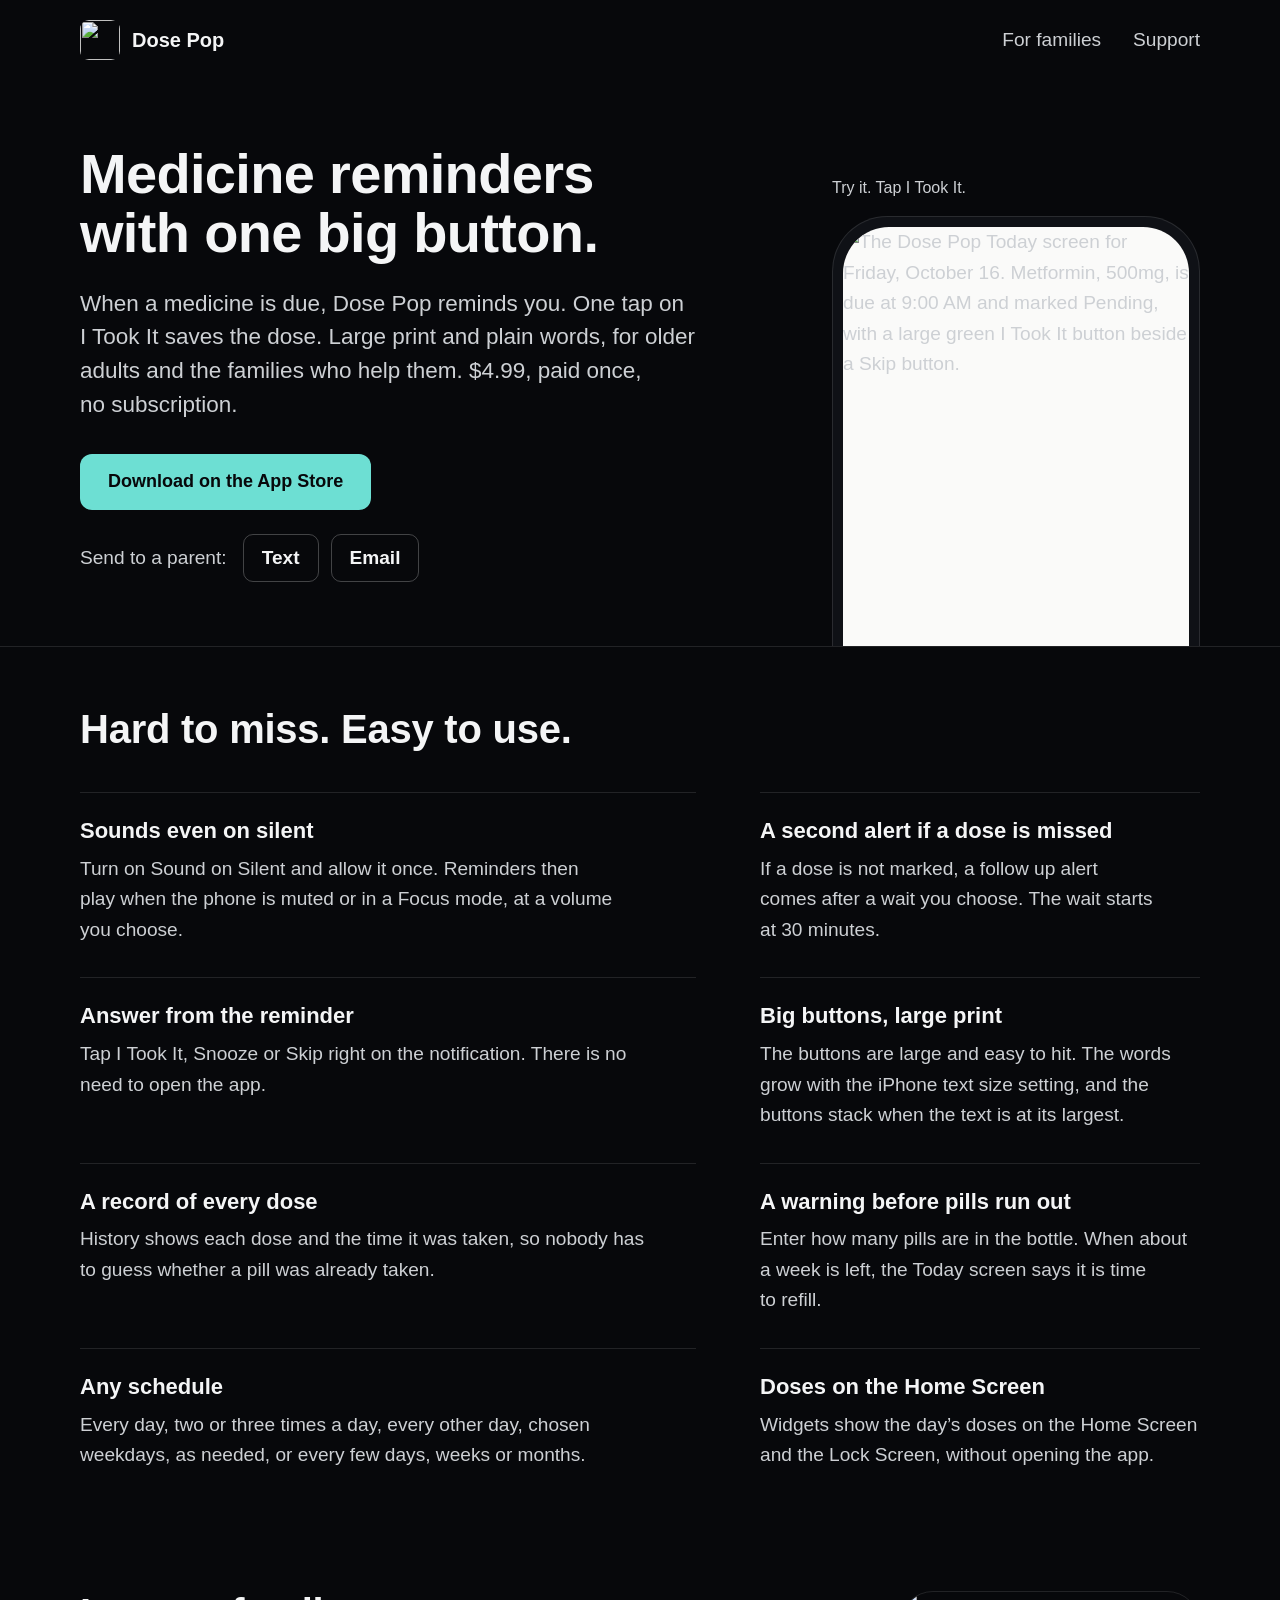
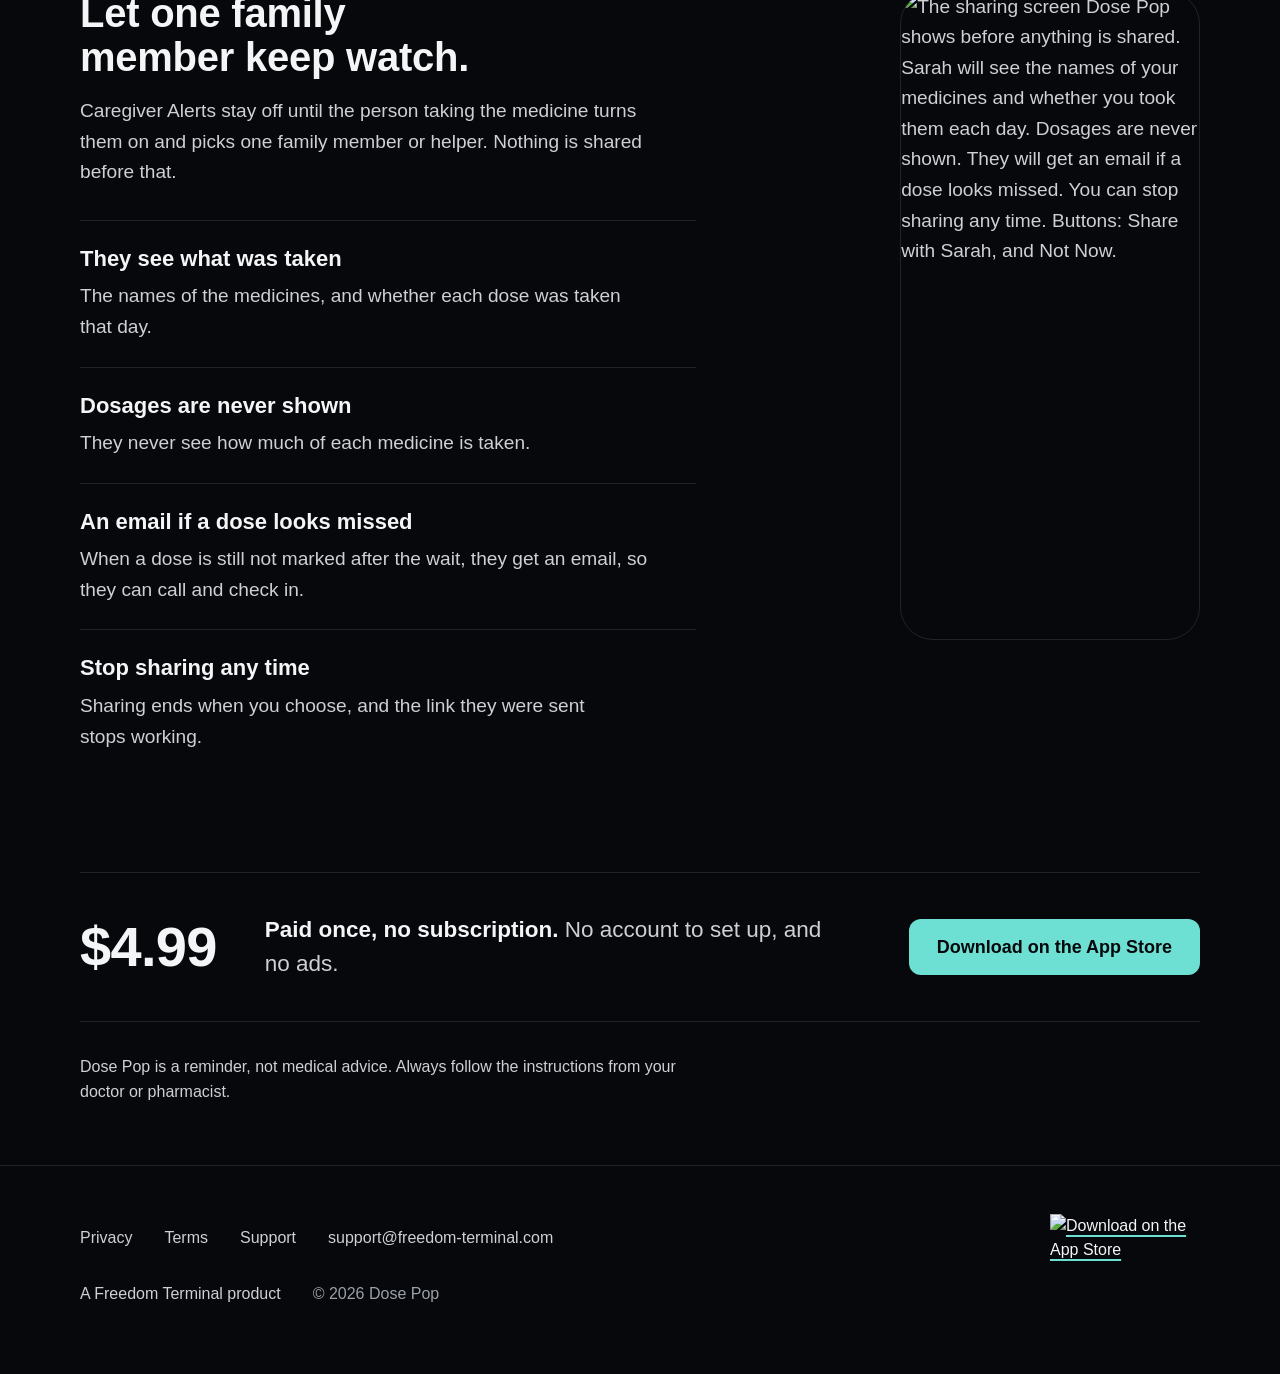
==== commit 21ca69b2: "Rebuild the landing page around the one big button Dark ground, one accent from the icon's teal, row" ====
--- a/index.html
+++ b/index.html
@@ -1,202 +1,250 @@
 <!DOCTYPE html>
 <html lang="en">
 <head>
-    <meta charset="UTF-8">
-    <meta name="viewport" content="width=device-width, initial-scale=1.0">
-    <meta name="description" content="Dose Pop is a simple medicine reminder app for seniors and caregivers. Large print, big buttons, dose history, and reminders that sound even on silent.">
-    <meta name="keywords" content="Dose Pop, medication reminder, medicine reminder, pill reminder, senior health, caregiver, iPhone, iPad">
-    <meta name="author" content="Vishut Dhar">
+    <meta charset="utf-8">
+    <meta name="viewport" content="width=device-width, initial-scale=1">
+    <title>Dose Pop: a medicine reminder with one big button</title>
+    <meta name="description" content="Dose Pop is a medicine reminder for iPhone and iPad with one big I Took It button, large print, reminders that can sound on silent, and opt in alerts for one family member. $4.99, paid once.">
+    <link rel="canonical" href="https://dosepop.vishutdhar.com/">
+    <meta name="theme-color" content="#07080B">
+    <meta name="color-scheme" content="dark">
 
     <meta property="og:type" content="website">
-    <meta property="og:title" content="Dose Pop | Simple medicine reminders for seniors">
-    <meta property="og:description" content="Clear reminders in large print with big buttons. Made for seniors and the families who look after them.">
-    <meta property="og:url" content="https://vishutdhar.github.io/dose-pop-site/">
-    <meta property="og:image" content="https://vishutdhar.github.io/dose-pop-site/assets/og-hero.png">
-
-    <link rel="canonical" href="https://vishutdhar.github.io/dose-pop-site/">
-    <meta name="theme-color" content="#0C1514">
-    <title>Dose Pop | Simple medicine reminders for seniors</title>
-
-    <link rel="preconnect" href="https://fonts.googleapis.com">
-    <link rel="preconnect" href="https://fonts.gstatic.com" crossorigin>
-    <link href="https://fonts.googleapis.com/css2?family=Nunito:wght@400;600;800;900&display=swap" rel="stylesheet">
+    <meta property="og:site_name" content="Dose Pop">
+    <meta property="og:locale" content="en_US">
+    <meta property="og:url" content="https://dosepop.vishutdhar.com/">
+    <meta property="og:title" content="Dose Pop: a medicine reminder with one big button">
+    <meta property="og:description" content="Large print, plain words, and one big I Took It button. Made for older adults and the families who help them.">
+    <meta property="og:image" content="https://dosepop.vishutdhar.com/assets/og-20261016.png">
+    <meta property="og:image:width" content="1200">
+    <meta property="og:image:height" content="630">
+    <meta property="og:image:alt" content="Dose Pop. Medicine reminders with one big button. The Today screen with a large green I Took It button.">
+    <meta name="twitter:card" content="summary_large_image">
+    <meta name="twitter:title" content="Dose Pop: a medicine reminder with one big button">
+    <meta name="twitter:description" content="Large print, plain words, and one big I Took It button. Made for older adults and the families who help them.">
+    <meta name="twitter:image" content="https://dosepop.vishutdhar.com/assets/og-20261016.png">
+    <meta name="apple-itunes-app" content="app-id=6774796964">
+
+    <link rel="icon" href="favicon-32.png" sizes="32x32" type="image/png">
+    <link rel="apple-touch-icon" href="apple-touch-icon.png">
+    <link rel="preload" href="fonts/atkinson-hyperlegible-next-latin.woff2" as="font" type="font/woff2" crossorigin>
     <link rel="stylesheet" href="styles.css">
+
+    <script type="application/ld+json">
+    {
+        "@context": "https://schema.org",
+        "@type": "SoftwareApplication",
+        "name": "Dose Pop",
+        "alternateName": "Dose Pop: Pill Reminder",
+        "operatingSystem": "iOS 18 or later",
+        "applicationCategory": "MedicalApplication",
+        "description": "A medicine reminder for iPhone and iPad with one big I Took It button, large print, reminders that can sound on silent, and opt in alerts for one family member.",
+        "url": "https://dosepop.vishutdhar.com/",
+        "installUrl": "https://apps.apple.com/us/app/dose-pop-pill-reminder/id6774796964",
+        "image": "https://dosepop.vishutdhar.com/assets/icon-192.png",
+        "offers": {
+            "@type": "Offer",
+            "price": "4.99",
+            "priceCurrency": "USD"
+        }
+    }
+    </script>
 </head>
 <body>
-    <header class="site-header" aria-label="Dose Pop">
-        <a class="brand" href="index.html" aria-label="Dose Pop home">
-            <span class="capsule-mark" aria-hidden="true"></span>
-            <span>Dose Pop</span>
-        </a>
-        <nav aria-label="Site links">
-            <a href="#features">Features</a>
-            <a href="#caregivers">Caregivers</a>
-            <a href="support.html">Support</a>
-        </nav>
+    <a class="skip-link" href="#main">Skip to main content</a>
+
+    <header class="site-header">
+        <div class="wrap">
+            <a class="brand" href="./">
+                <img src="assets/icon-80.webp" alt="" width="40" height="40">
+                <span>Dose Pop</span>
+            </a>
+            <nav class="site-nav" aria-label="Site">
+                <a href="#family">For families</a>
+                <a href="support">Support</a>
+            </nav>
+        </div>
     </header>
 
-    <main>
-        <section class="hero">
-            <div class="hero-copy">
-                <span class="capsule-mark hero-mark" aria-hidden="true"></span>
-                <p class="eyebrow">For iPhone and iPad</p>
-                <h1><span class="mint">Never miss</span> a medicine.</h1>
-                <p class="lede">Dose Pop reminds you what to take and when, in large print with big buttons. Made for seniors and the families who look after them.</p>
-                <div class="actions" aria-label="Primary actions">
-                    <a class="button app-store-button" href="https://apps.apple.com/app/id6774796964" aria-label="Download Dose Pop on the App Store">
-                        <svg class="apple-logo" viewBox="0 0 384 512" width="22" height="26" aria-hidden="true" focusable="false"><path fill="currentColor" d="M318.7 268.7c-.2-36.7 16.4-64.4 50-84.8-18.8-26.9-47.2-41.7-84.7-44.6-35.5-2.8-74.3 20.7-88.5 20.7-15 0-49.4-19.7-76.4-19.7C63.3 141.2 4 184.8 4 273.5q0 39.3 14.4 81.2c12.8 36.7 59 126.7 107.2 125.2 25.2-.6 43-17.9 75.8-17.9 31.8 0 48.3 17.9 76.4 17.9 48.6-.7 90.4-82.5 102.6-119.3-65.2-30.7-61.7-90-61.7-91.9zm-56.6-164.2c27.3-32.4 24.8-61.9 24-72.5-24.1 1.4-52 16.4-67.9 34.9-17.5 19.8-27.8 44.3-25.6 71.9 26.1 2 49.9-11.4 69.5-34.3z"/></svg>
-                        <span class="app-store-text">
-                            <small>Download on the</small>
-                            <strong>App Store</strong>
-                        </span>
-                    </a>
-                    <a class="button secondary" href="#features">See features</a>
-                </div>
-                <p class="availability">Pay once, $4.99. No subscriptions. No accounts.</p>
-            </div>
-
-            <div class="hero-visual">
-                <div class="device-frame hero-frame">
-                    <div class="screen">
-                        <img src="assets/today.png" alt="The Dose Pop today screen listing each medicine with its time and a large button to mark it taken." width="552" height="1200" fetchpriority="high">
+    <main id="main">
+        <section class="hero" aria-labelledby="hero-title">
+            <div class="wrap">
+                <div class="hero-copy">
+                    <h1 id="hero-title">Medicine reminders with one big button.</h1>
+                    <p class="lede">When a medicine is due, Dose Pop reminds you. One tap on I&nbsp;Took&nbsp;It saves the dose. Large print and plain words, for older adults and the families who help them. $4.99, paid once, no subscription.</p>
+                    <div class="hero-actions">
+                        <a class="button" href="https://apps.apple.com/us/app/dose-pop-pill-reminder/id6774796964">Download on the App Store</a>
                     </div>
-                </div>
-            </div>
-        </section>
-
-        <section class="trust-strip" aria-label="Dose Pop principles">
+                    <div class="send">
+                        <p>Send to a parent:</p>
+                        <a class="button-quiet" href="sms:?&amp;body=Dose%20Pop%20is%20a%20medicine%20reminder%20with%20one%20big%20button%20and%20large%20print.%20https%3A%2F%2Fdosepop.vishutdhar.com%2F" aria-label="Send this page to a parent by text message">Text</a>
+                        <a class="button-quiet" href="mailto:?subject=A%20medicine%20reminder%20with%20one%20big%20button&amp;body=Dose%20Pop%20is%20a%20medicine%20reminder%20for%20iPhone%20and%20iPad%20with%20large%20print%20and%20one%20big%20I%20Took%20It%20button.%20https%3A%2F%2Fdosepop.vishutdhar.com%2F" aria-label="Send this page to a parent by email">Email</a>
+                    </div>
+                </div>
+
+                <figure class="hero-media" data-state="pending">
+                    <figcaption class="shot-caption">The Today screen in Dose Pop.</figcaption>
+                    <div class="phone">
+                        <div class="screen">
+                            <picture class="state-pending">
+                                <source type="image/webp" srcset="assets/today-pending-20261016-480.webp 480w, assets/today-pending-20261016.webp 760w" sizes="(max-width: 860px) 60vw, 368px">
+                                <img src="assets/today-pending-20261016.png" width="760" height="921" fetchpriority="high" alt="The Dose Pop Today screen for Friday, October 16. Metformin, 500mg, is due at 9:00 AM and marked Pending, with a large green I Took It button beside a Skip button.">
+                            </picture>
+                            <picture class="state-taken" aria-hidden="true">
+                                <source type="image/webp" srcset="assets/today-taken-20261016-480.webp 480w, assets/today-taken-20261016.webp 760w" sizes="(max-width: 860px) 60vw, 368px">
+                                <img src="assets/today-taken-20261016.png" width="760" height="921" alt="The same screen after one tap. Metformin is marked Taken, and one Undo button replaces the two buttons.">
+                            </picture>
+                            <span class="ring" aria-hidden="true"></span>
+                            <button class="tap-target" type="button" hidden aria-label="Try I Took It on the picture"></button>
+                        </div>
+                    </div>
+                </figure>
+            </div>
+            <hr class="hero-rule">
+        </section>
+
+        <section class="section section-grid" aria-labelledby="features-title">
+            <div class="wrap">
+                <h2 id="features-title">Hard to miss. Easy to use.</h2>
+                <ul class="grid-rows">
+                    <li>
+                        <h3>Sounds even on silent</h3>
+                        <p>Turn on Sound on Silent and allow it once. Reminders then play when the phone is muted or in a Focus mode, at a volume you choose.</p>
+                    </li>
+                    <li>
+                        <h3>A second alert if a dose is missed</h3>
+                        <p>If a dose is not marked, a follow up alert comes after a wait you choose. The wait starts at 30&nbsp;minutes.</p>
+                    </li>
+                    <li>
+                        <h3>Answer from the reminder</h3>
+                        <p>Tap I&nbsp;Took&nbsp;It, Snooze or Skip right on the notification. There is no need to open the app.</p>
+                    </li>
+                    <li>
+                        <h3>Big buttons, large print</h3>
+                        <p>The buttons are large and easy to hit. The words grow with the iPhone text size setting, and the buttons stack when the text is at its largest.</p>
+                    </li>
+                    <li>
+                        <h3>A record of every dose</h3>
+                        <p>History shows each dose and the time it was taken, so nobody has to guess whether a pill was already taken.</p>
+                    </li>
+                    <li>
+                        <h3>A warning before pills run out</h3>
+                        <p>Enter how many pills are in the bottle. When about a week is left, the Today screen says it is time to refill.</p>
+                    </li>
+                    <li>
+                        <h3>Any schedule</h3>
+                        <p>Every day, two or three times a day, every other day, chosen weekdays, as needed, or every few days, weeks or months.</p>
+                    </li>
+                    <li>
+                        <h3>Doses on the Home Screen</h3>
+                        <p>Widgets show the day&rsquo;s doses on the Home Screen and the Lock Screen, without opening the app.</p>
+                    </li>
+                </ul>
+            </div>
+        </section>
+
+        <section class="section" id="family" aria-labelledby="family-title">
+            <div class="wrap">
+                <div class="section-copy">
+                    <h2 id="family-title">Let one family member keep watch.</h2>
+                    <p class="intro">Caregiver Alerts stay off until the person taking the medicine turns them on and picks one family member or helper. Nothing is shared before that.</p>
+                    <ul class="rows">
+                        <li>
+                            <h3>They see what was taken</h3>
+                            <p>The names of the medicines, and whether each dose was taken that day.</p>
+                        </li>
+                        <li>
+                            <h3>Dosages are never shown</h3>
+                            <p>They never see how much of each medicine is taken.</p>
+                        </li>
+                        <li>
+                            <h3>An email if a dose looks missed</h3>
+                            <p>When a dose is still not marked after the wait, they get an email, so they can call and check in.</p>
+                        </li>
+                        <li>
+                            <h3>Stop sharing any time</h3>
+                            <p>Sharing ends when you choose, and the link they were sent stops working.</p>
+                        </li>
+                    </ul>
+                </div>
+                <figure class="section-media">
+                    <picture>
+                        <source type="image/webp" srcset="assets/consent-20260711-360.webp 360w, assets/consent-20260711.webp 552w" sizes="(max-width: 860px) 60vw, 300px">
+                        <img src="assets/consent.png" width="552" height="1200" loading="lazy" decoding="async" alt="The sharing screen Dose Pop shows before anything is shared. Sarah will see the names of your medicines and whether you took them each day. Dosages are never shown. They will get an email if a dose looks missed. You can stop sharing any time. Buttons: Share with Sarah, and Not Now.">
+                    </picture>
+                </figure>
+            </div>
+        </section>
+
+        <section class="price" aria-labelledby="price-title">
+            <div class="wrap">
+                <h2 id="price-title" class="visually-hidden">Price</h2>
+                <div class="price-row">
+                    <p class="price-figure">$4.99</p>
+                    <p class="price-terms"><strong>Paid once, no subscription.</strong> No account to set up, and no ads.</p>
+                    <a class="button" href="https://apps.apple.com/us/app/dose-pop-pill-reminder/id6774796964">Download on the App Store</a>
+                </div>
+                <p class="medical-note">Dose Pop is a reminder, not medical advice. Always follow the instructions from your doctor or pharmacist.</p>
+            </div>
+        </section>
+    </main>
+
+    <footer class="site-footer">
+        <div class="wrap">
             <div>
-                <strong>Big buttons</strong>
-                <span>One clear action when it is time to take a dose.</span>
-            </div>
-            <div>
-                <strong>Plain wording</strong>
-                <span>Simple, everyday language, never app jargon.</span>
-            </div>
-            <div>
-                <strong>No clutter</strong>
-                <span>No streaks, no ads, no busy screens.</span>
-            </div>
-        </section>
-
-        <section id="features" class="section">
-            <div class="section-heading">
-                <p class="eyebrow">Built for confidence</p>
-                <h2>Everything is designed to reduce <span class="mint">second guessing.</span></h2>
-            </div>
-            <div class="feature-grid">
-                <article>
-                    <span class="feat-icon" aria-hidden="true"><svg viewBox="0 0 24 24" width="22" height="22" fill="none" stroke="currentColor" stroke-width="2" stroke-linecap="round" stroke-linejoin="round"><circle cx="12" cy="12" r="9"/><path d="M9 12l2 2 4-4"/></svg></span>
-                    <h3>Big take now button</h3>
-                    <p>Medication time should have one clear next step. Dose Pop keeps the main action large and easy to tap.</p>
-                </article>
-                <article>
-                    <span class="feat-icon" aria-hidden="true"><svg viewBox="0 0 24 24" width="22" height="22" fill="none" stroke="currentColor" stroke-width="2" stroke-linecap="round" stroke-linejoin="round"><path d="M3 6h18"/><path d="M3 12h18"/><path d="M3 18h12"/></svg></span>
-                    <h3>Dose confirmation history</h3>
-                    <p>See simple proof like taken at 8:04 AM, so nobody has to wonder whether a dose was already taken.</p>
-                </article>
-                <article>
-                    <span class="feat-icon" aria-hidden="true"><svg viewBox="0 0 24 24" width="22" height="22" fill="none" stroke="currentColor" stroke-width="2" stroke-linecap="round" stroke-linejoin="round"><circle cx="12" cy="12" r="9"/><path d="M12 7v5l3 2"/></svg></span>
-                    <h3>Persistent reminders</h3>
-                    <p>Reminders can keep coming back until the dose is marked taken, skipped, or delayed.</p>
-                </article>
-                <article>
-                    <span class="feat-icon" aria-hidden="true"><svg viewBox="0 0 24 24" width="22" height="22" fill="none" stroke="currentColor" stroke-width="2" stroke-linecap="round" stroke-linejoin="round"><path d="M18 8a6 6 0 0 0-12 0c0 7-3 9-3 9h18s-3-2-3-9"/><path d="M13.7 21a2 2 0 0 1-3.4 0"/></svg></span>
-                    <h3>Reminders that sound on silent</h3>
-                    <p>A phone left on silent should not mean a missed dose. Turn on Sound on Silent and reminders come through anyway, at a volume you choose.</p>
-                </article>
-                <article>
-                    <span class="feat-icon" aria-hidden="true"><svg viewBox="0 0 24 24" width="22" height="22" fill="none" stroke="currentColor" stroke-width="2" stroke-linecap="round" stroke-linejoin="round"><path d="M12 3v3"/><path d="M12 18v3"/><path d="M5 12H2"/><path d="M22 12h-3"/><path d="M5 5l2 2"/><path d="M17 17l2 2"/><path d="M5 19l2-2"/><path d="M17 7l2-2"/><circle cx="12" cy="12" r="4"/></svg></span>
-                    <h3>Clear missed dose choices</h3>
-                    <p>When something is missed, the choices stay simple: taken, skipped, or remind me later.</p>
-                </article>
-                <article>
-                    <span class="feat-icon" aria-hidden="true"><svg viewBox="0 0 24 24" width="22" height="22" fill="none" stroke="currentColor" stroke-width="2" stroke-linecap="round" stroke-linejoin="round"><path d="M4 6h12"/><path d="M4 12h16"/><path d="M4 18h8"/></svg></span>
-                    <h3>Large text friendly</h3>
-                    <p>High contrast, large type, and simple layouts make the app easier to read at a glance.</p>
-                </article>
-                <article>
-                    <span class="feat-icon" aria-hidden="true"><svg viewBox="0 0 24 24" width="22" height="22" fill="none" stroke="currentColor" stroke-width="2" stroke-linecap="round" stroke-linejoin="round"><path d="M5 12l4 4 10-10"/></svg></span>
-                    <h3>Simple med setup</h3>
-                    <p>Add the medicine, choose the time, and move on. Search a built in list of real medication names so setup stays fast.</p>
-                </article>
-                <article>
-                    <span class="feat-icon" aria-hidden="true"><svg viewBox="0 0 24 24" width="22" height="22" fill="none" stroke="currentColor" stroke-width="2" stroke-linecap="round" stroke-linejoin="round"><rect x="3" y="5" width="18" height="16" rx="3"/><path d="M8 3v4"/><path d="M16 3v4"/><path d="M3 11h18"/></svg></span>
-                    <h3>Every few days or weeks</h3>
-                    <p>Not every medicine is daily. Set one for every 17 days, every 3 weeks, or every 2 months, and Dose Pop reminds you on exactly the right days.</p>
-                </article>
-                <article>
-                    <span class="feat-icon" aria-hidden="true"><svg viewBox="0 0 24 24" width="22" height="22" fill="none" stroke="currentColor" stroke-width="2" stroke-linecap="round" stroke-linejoin="round"><circle cx="12" cy="12" r="9"/><path d="M3 12h18"/><path d="M12 3a15 15 0 0 1 0 18"/><path d="M12 3a15 15 0 0 0 0 18"/></svg></span>
-                    <h3>Travel does not move your days</h3>
-                    <p>Cross a time zone and your dose days stay where they were. A medicine due Tuesday is still due Tuesday, wherever you are.</p>
-                </article>
-            </div>
-        </section>
-
-        <section class="showcase" aria-label="More Dose Pop screens">
-            <figure class="showcase-item">
-                <div class="device-frame">
-                    <div class="screen">
-                        <img src="assets/refill.png" alt="A Dose Pop screen showing how many pills are left and the date a refill will be needed." width="552" height="1200" loading="lazy">
-                    </div>
-                </div>
-                <figcaption>It tells you when to refill.</figcaption>
-            </figure>
-            <figure class="showcase-item">
-                <div class="device-frame">
-                    <div class="screen">
-                        <img src="assets/history.png" alt="A Dose Pop history screen showing a list of past doses and when each one was taken." width="552" height="1200" loading="lazy">
-                    </div>
-                </div>
-                <figcaption>See how you are doing.</figcaption>
-            </figure>
-        </section>
-
-        <section id="caregivers" class="caregiver-section">
-            <div class="caregiver-copy">
-                <p class="eyebrow">For family backup</p>
-                <span class="pill-badge">Optional and off by default</span>
-                <h2>Your family can <span class="mint">watch over you.</span></h2>
-                <p>Share your medicine schedule with one family member. They get an email if a dose looks missed. Dosages are never shared, and you can stop any time.</p>
-                <ul class="check-list">
-                    <li>One family member gets missed dose emails</li>
-                    <li>Dosages are never shown</li>
-                    <li>Stop sharing any time</li>
-                    <li>No ads and no tracking</li>
+                <ul class="footer-links">
+                    <li><a href="privacy">Privacy</a></li>
+                    <li><a href="terms">Terms</a></li>
+                    <li><a href="support">Support</a></li>
+                    <li><a href="mailto:support@freedom-terminal.com">support@freedom-terminal.com</a></li>
                 </ul>
-            </div>
-            <div class="caregiver-visual">
-                <div class="device-frame">
-                    <div class="screen">
-                        <img src="assets/consent.png" alt="A Dose Pop sharing screen where you choose to let one family member see your schedule." width="552" height="1200" loading="lazy">
-                    </div>
-                </div>
-            </div>
-        </section>
-
-        <section class="cta-section">
-            <span class="capsule-mark cta-mark" aria-hidden="true"></span>
-            <h2>Pay once. <span class="mint">Yours forever.</span></h2>
-            <p>One price of $4.99 unlocks Dose Pop for good. No subscriptions, no accounts, and no upsells.</p>
-            <div class="actions center">
-                <a class="button app-store-button" href="https://apps.apple.com/app/id6774796964" aria-label="Download Dose Pop on the App Store">
-                    <svg class="apple-logo" viewBox="0 0 384 512" width="22" height="26" aria-hidden="true" focusable="false"><path fill="currentColor" d="M318.7 268.7c-.2-36.7 16.4-64.4 50-84.8-18.8-26.9-47.2-41.7-84.7-44.6-35.5-2.8-74.3 20.7-88.5 20.7-15 0-49.4-19.7-76.4-19.7C63.3 141.2 4 184.8 4 273.5q0 39.3 14.4 81.2c12.8 36.7 59 126.7 107.2 125.2 25.2-.6 43-17.9 75.8-17.9 31.8 0 48.3 17.9 76.4 17.9 48.6-.7 90.4-82.5 102.6-119.3-65.2-30.7-61.7-90-61.7-91.9zm-56.6-164.2c27.3-32.4 24.8-61.9 24-72.5-24.1 1.4-52 16.4-67.9 34.9-17.5 19.8-27.8 44.3-25.6 71.9 26.1 2 49.9-11.4 69.5-34.3z"/></svg>
-                    <span class="app-store-text">
-                        <small>Download on the</small>
-                        <strong>App Store</strong>
-                    </span>
-                </a>
-            </div>
-            <p class="medical-note">Dose Pop is a reminder tool, not medical advice. Always follow the instructions from your doctor or pharmacist.</p>
-        </section>
-    </main>
-
-    <footer>
-        <span>&copy; 2026 Dose Pop</span>
-        <a href="privacy.html">Privacy Policy</a>
-        <a href="terms.html">Terms of Use</a>
-        <a href="support.html">Support</a>
-        <a href="https://freedom-terminal.com">A Freedom Terminal product</a>
+                <div class="footer-meta">
+                    <a href="https://freedom-terminal.com/">A Freedom Terminal product</a>
+                    <p>&copy; 2026 Dose Pop</p>
+                </div>
+            </div>
+            <a class="footer-store" href="https://apps.apple.com/us/app/dose-pop-pill-reminder/id6774796964">
+                <img src="assets/app-store-badge.svg" width="150" height="50" alt="Download on the App Store">
+            </a>
+        </div>
     </footer>
+
+    <script>
+    (function () {
+        var media = document.querySelector('.hero-media');
+        if (!media) return;
+        var button = media.querySelector('.tap-target');
+        var caption = media.querySelector('.shot-caption');
+        var ring = media.querySelector('.ring');
+        var screen = media.querySelector('.screen');
+        var pending = media.querySelector('.state-pending');
+        var taken = media.querySelector('.state-taken');
+        var TRY = 'Try it. Tap I\u00a0Took\u00a0It.';
+
+        function show(state) {
+            var isTaken = state === 'taken';
+            media.setAttribute('data-state', state);
+            pending.setAttribute('aria-hidden', isTaken ? 'true' : 'false');
+            taken.setAttribute('aria-hidden', isTaken ? 'false' : 'true');
+            button.setAttribute('aria-label', isTaken ? 'Try Undo on the picture' : 'Try I Took It on the picture');
+            caption.textContent = isTaken ? 'Taken. Tap Undo to try it again.' : TRY;
+        }
+
+        caption.textContent = TRY;
+        caption.setAttribute('aria-live', 'polite');
+        button.hidden = false;
+
+        button.addEventListener('click', function () {
+            var b = button.getBoundingClientRect();
+            var s = screen.getBoundingClientRect();
+            ring.style.left = ((b.left + b.width / 2 - s.left) / s.width * 100) + '%';
+            ring.style.top = ((b.top + b.height / 2 - s.top) / s.height * 100) + '%';
+            ring.classList.remove('is-on');
+            void ring.offsetWidth;
+            ring.classList.add('is-on');
+            show(media.getAttribute('data-state') === 'taken' ? 'pending' : 'taken');
+        });
+    })();
+    </script>
 </body>
 </html>
--- a/styles.css
+++ b/styles.css
@@ -1,483 +1,602 @@
+/* Dose Pop site. One typeface, one accent, rows and hairlines.
+   Design plan: docs/superpowers/specs/2026-10-16-landing-rebuild-design.md */
+
+@font-face {
+    font-family: "Atkinson Hyperlegible Next";
+    src: url("fonts/atkinson-hyperlegible-next-latin.woff2") format("woff2");
+    font-weight: 200 800;
+    font-style: normal;
+    font-display: swap;
+    unicode-range: U+0000-00FF, U+0131, U+0152-0153, U+02BB-02BC, U+02C6, U+02DA, U+02DC, U+0304, U+0308, U+0329, U+2000-206F, U+20AC, U+2122, U+2191, U+2193, U+2212, U+2215, U+FEFF, U+FFFD;
+}
+
 :root {
-    --ink: #0C1514;
-    --ink-lift: #143029;
-    --mint: #3ADFCB;
-    --mint-deep: #128577;
-    --cream: #F7F4EC;
-    --sage: #9FB8B2;
-    --bezel: #1B2523;
-    --bezel-edge: #2A3835;
-    --card: #101B19;
-    --card-edge: #223330;
-    --frame-shadow: 0 40px 90px rgba(0, 0, 0, 0.55);
-}
-
-* { box-sizing: border-box; }
-html { scroll-behavior: smooth; }
-html, body { overflow-x: hidden; }
+    color-scheme: dark;
+
+    --ground: #07080B;
+    --surface: #0F1116;
+    --surface-2: #15181F;
+    --ink-heading: #F4F5F6;
+    --ink: #CDD0D4;
+    --muted: #9BA1A8;
+    --accent: #6DDFD3;
+    --hairline: rgba(255, 255, 255, 0.11);
+
+    --font: "Atkinson Hyperlegible Next", "Atkinson Hyperlegible", -apple-system, BlinkMacSystemFont, "Segoe UI", Roboto, Helvetica, Arial, sans-serif;
+
+    /* Fluid values ramp from 390 to 1280 wide and stay flat above. */
+    --fs-body: clamp(1.125rem, 1.094rem + 0.126vw, 1.1953rem);
+    --fs-lede: clamp(1.2656rem, 1.204rem + 0.253vw, 1.4063rem);
+    --fs-h2: clamp(1.75rem, 1.439rem + 1.326vw, 2.5rem);
+    --fs-h1: clamp(2.125rem, 1.555rem + 2.431vw, 3.5rem);
+    --fs-row: 1.375rem;
+    --fs-small: 1rem;
+
+    --measure-body: 30em;
+    --measure-lede: 28em;
+    --measure-h1: 12em;
+
+    --section: clamp(80px, 63.4px + 4.42vw, 120px);
+    --hero-top: clamp(32px, 18.7px + 3.54vw, 64px);
+    --max-width: 1120px;
+    --gutter: clamp(20px, 15px + 1.33vw, 32px);
+    --cols: minmax(0, 7fr) minmax(0, 5fr);
+    --col-gap: 64px;
+    --phone-shot: clamp(240px, 215px + 6.63vw, 300px);
+    --hero-shot: clamp(240px, 183.9px + 14.38vw, 368px);
+    --tap: 48px;
+}
+
+*, *::before, *::after { box-sizing: border-box; }
+
+html {
+    -webkit-text-size-adjust: 100%;
+    text-size-adjust: 100%;
+    scroll-padding-top: 16px;
+}
 
 body {
     margin: 0;
-    font-family: Nunito, -apple-system, BlinkMacSystemFont, "Segoe UI", sans-serif;
-    font-weight: 600;
-    background:
-        radial-gradient(120% 55% at 50% -8%, var(--ink-lift), transparent 62%),
-        var(--ink);
-    background-repeat: no-repeat;
-    background-attachment: fixed;
-    color: var(--sage);
+    background: var(--ground);
+    color: var(--ink);
+    font-family: var(--font);
+    font-size: var(--fs-body);
+    font-weight: 400;
     line-height: 1.6;
-}
-
-button { font: inherit; }
-img { max-width: 100%; display: block; }
-
-a { color: var(--mint); }
-a:focus-visible, button:focus-visible {
-    outline: 3px solid var(--mint);
-    outline-offset: 4px;
-    border-radius: 6px;
-}
-
-.mint { color: var(--mint); }
-
-/* Capsule brand glyph */
-.capsule-mark {
-    display: inline-block;
-    width: 59px;
-    height: 26px;
-    border: 4px solid var(--mint);
-    border-radius: 999px;
-    transform: rotate(-24deg);
-    background: linear-gradient(90deg, var(--mint) 0 50%, transparent 50%);
-    background-clip: padding-box;
-    flex: none;
-}
-
-.site-header {
-    width: min(1180px, calc(100% - 40px));
-    margin: 0 auto;
-    padding: 22px 0;
+    -webkit-font-smoothing: antialiased;
+    -moz-osx-font-smoothing: grayscale;
+    font-kerning: normal;
+}
+
+img { display: block; max-width: 100%; height: auto; }
+
+h1, h2, h3 {
+    color: var(--ink-heading);
+    font-weight: 700;
+    margin: 0;
+    text-wrap: balance;
+}
+
+p { margin: 0; text-wrap: pretty; }
+
+a {
+    color: var(--ink-heading);
+    text-decoration-line: underline;
+    text-decoration-color: var(--accent);
+    text-decoration-thickness: 2px;
+    text-underline-offset: 0.22em;
+}
+
+a:hover { color: var(--accent); }
+
+:focus-visible {
+    outline: 3px solid var(--accent);
+    outline-offset: 3px;
+}
+
+.wrap {
+    width: 100%;
+    max-width: calc(var(--max-width) + 2 * var(--gutter));
+    margin-inline: auto;
+    padding-inline: var(--gutter);
+}
+
+/* Skip link: moved out of view by its own height, never by a fixed offset. */
+.skip-link {
+    position: absolute;
+    top: 0;
+    left: var(--gutter);
+    z-index: 10;
+    padding: 12px 20px;
+    background: var(--accent);
+    color: var(--ground);
+    font-weight: 700;
+    text-decoration: none;
+    border-radius: 0 0 8px 8px;
+    /* Height independent: its own height plus a few pixels so no edge bleeds. */
+    transform: translateY(calc(-100% - 4px));
+}
+
+.skip-link:focus { transform: translateY(0); }
+.skip-link:hover { color: var(--ground); }
+
+/* Header */
+
+.site-header .wrap {
     display: flex;
+    flex-wrap: wrap;
     align-items: center;
     justify-content: space-between;
-    gap: 20px;
-}
-
-.brand, nav, footer, .actions {
+    gap: 0 16px;
+    min-height: 80px;
+    padding-block: 16px;
+}
+
+.brand {
+    display: inline-flex;
+    align-items: center;
+    gap: 12px;
+    min-height: var(--tap);
+    color: var(--ink-heading);
+    font-size: 1.25rem;
+    font-weight: 700;
+    text-decoration: none;
+    white-space: nowrap;
+    flex-shrink: 0;
+}
+
+.brand:hover { color: var(--ink-heading); }
+
+.brand img {
+    width: 40px;
+    height: 40px;
+    border-radius: 9px;
+}
+
+.site-nav {
     display: flex;
-    align-items: center;
-}
-
-.brand {
-    gap: 14px;
-    color: var(--cream);
-    font-weight: 900;
-    font-size: 1.35rem;
+    flex-shrink: 0;
+    gap: 8px;
+    margin-right: -12px;
+}
+
+.site-nav a {
+    display: inline-flex;
+    align-items: center;
+    min-height: var(--tap);
+    padding-inline: 12px;
+    color: var(--ink);
     text-decoration: none;
-    letter-spacing: -0.01em;
-}
-
-.brand .capsule-mark {
-    width: 44px;
-    height: 20px;
-    border-width: 3px;
-}
-
-nav { gap: 24px; }
-nav a, footer a {
-    color: var(--sage);
-    font-weight: 800;
-    text-decoration: none;
-}
-nav a:hover, footer a:hover { color: var(--mint); }
-
-main {
-    width: min(1180px, calc(100% - 40px));
-    margin: 0 auto;
-}
-
-/* Headings */
-h1, h2, h3, p { margin-top: 0; }
-h1, h2 {
-    font-weight: 900;
-    line-height: 1.08;
-    color: var(--cream);
-    letter-spacing: -0.02em;
-}
-h1 {
-    font-size: clamp(2.6rem, 6.4vw, 4.9rem);
-    margin-bottom: 22px;
-}
-h2 {
-    font-size: clamp(2rem, 4.2vw, 3.6rem);
-    margin-bottom: 18px;
-}
-h3 {
-    font-weight: 800;
-    font-size: 1.28rem;
-    line-height: 1.2;
-    color: var(--cream);
-    margin-bottom: 10px;
-}
-
-.eyebrow {
-    display: inline-flex;
-    align-items: center;
-    color: var(--mint);
-    font-size: 0.82rem;
-    font-weight: 800;
-    letter-spacing: 0.12em;
-    text-transform: uppercase;
-    margin: 0 0 16px;
-}
-
-.lede {
-    max-width: 560px;
-    color: var(--sage);
-    font-size: clamp(1.12rem, 1.6vw, 1.4rem);
-    margin-bottom: 30px;
-}
-
-/* Hero */
-.hero {
-    display: grid;
-    grid-template-columns: minmax(0, 1.05fr) minmax(300px, 0.75fr);
-    align-items: center;
-    gap: clamp(32px, 6vw, 80px);
-    padding: 40px 0 84px;
-}
-
-.hero-mark {
-    margin: 0 0 26px 12px;
-    width: 72px;
-    height: 32px;
-    border-width: 4px;
-}
+    white-space: nowrap;
+}
+
+.site-nav a:hover,
+.site-nav a[aria-current="page"],
+.footer-links a[aria-current="page"] { color: var(--ink-heading); text-decoration: underline; text-decoration-color: var(--accent); }
 
 /* Buttons */
-.actions {
-    flex-wrap: wrap;
-    gap: 14px;
-}
 
 .button {
     display: inline-flex;
     align-items: center;
     justify-content: center;
-    min-height: 60px;
-    padding: 0 26px;
-    border-radius: 16px;
-    background: var(--mint-deep);
-    color: var(--cream);
-    font-weight: 900;
+    min-height: 56px;
+    padding: 12px 28px;
+    border-radius: 12px;
+    background: var(--accent);
+    color: var(--ground);
+    font-size: 1.125rem;
+    font-weight: 700;
+    line-height: 1.25;
+    text-align: center;
     text-decoration: none;
-    box-shadow: 0 16px 34px rgba(18, 133, 119, 0.35);
-}
-
-.button.secondary {
+}
+
+.button:hover { color: var(--ground); background: #8BE7DD; }
+
+.button-quiet {
+    display: inline-flex;
+    align-items: center;
+    justify-content: center;
+    min-height: var(--tap);
+    padding: 8px 18px;
+    border: 1px solid rgba(255, 255, 255, 0.24);
+    border-radius: 10px;
+    color: var(--ink-heading);
+    font-weight: 700;
+    text-decoration: none;
+}
+
+.button-quiet:hover { color: var(--ink-heading); border-color: var(--accent); }
+
+/* Hero */
+
+.hero .wrap {
+    display: grid;
+    grid-template-columns: var(--cols);
+    column-gap: var(--col-gap);
+    padding-top: var(--hero-top);
+}
+
+.hero-copy {
+    align-self: center;
+    padding-bottom: 64px;
+}
+
+.hero h1 {
+    font-size: var(--fs-h1);
+    line-height: 1.06;
+    letter-spacing: -0.012em;
+    max-width: var(--measure-h1);
+}
+
+.lede {
+    margin-top: 24px;
+    max-width: var(--measure-lede);
+    font-size: var(--fs-lede);
+    line-height: 1.5;
+    color: var(--ink);
+}
+
+.hero-actions {
+    margin-top: 32px;
+    display: flex;
+    flex-wrap: wrap;
+    align-items: center;
+    gap: 16px 24px;
+}
+
+.send {
+    margin-top: 24px;
+    display: flex;
+    flex-wrap: wrap;
+    align-items: center;
+    gap: 8px 12px;
+}
+
+.send p { margin-right: 4px; }
+
+.hero-media {
+    align-self: end;
+    justify-self: end;
+    width: var(--hero-shot);
+    margin: 0;
+}
+
+.shot-caption {
+    margin-bottom: 16px;
+    color: var(--ink);
+    font-size: var(--fs-small);
+    line-height: 1.5;
+    min-height: 1.5em;
+}
+
+/* The phone rises out of the hero's bottom rule: no bottom bezel, cut flat. */
+.phone {
+    position: relative;
+    padding: 10px 10px 0;
+    background: var(--surface);
+    border: 1px solid var(--hairline);
+    border-bottom: 0;
+    border-radius: calc(var(--hero-shot) * 0.15) calc(var(--hero-shot) * 0.15) 0 0;
+}
+
+.screen {
+    position: relative;
+    overflow: hidden;
+    border-radius: calc(var(--hero-shot) * 0.125) calc(var(--hero-shot) * 0.125) 0 0;
+    aspect-ratio: 760 / 921;
+    background: #FAFAF9;
+}
+
+.screen picture,
+.screen img {
+    position: absolute;
+    inset: 0;
+    width: 100%;
+    height: 100%;
+}
+
+.screen .state-taken { opacity: 0; }
+
+.hero-media[data-state="taken"] .state-taken { opacity: 1; }
+
+/* The press target sits on the real button in the capture. The capture is
+   1320 by 1600: I Took It spans x 96 to 635, Undo x 96 to 1223, both y 1186 to 1354. */
+.tap-target {
+    position: absolute;
+    left: 7.27%;
+    top: 74.125%;
+    width: 40.83%;
+    height: 10.5%;
+    padding: 0;
+    margin: 0;
+    border: 0;
+    border-radius: calc(var(--hero-shot) * 0.027);
     background: transparent;
-    color: var(--cream);
-    border: 2px solid var(--bezel-edge);
-    box-shadow: none;
-}
-.button.secondary:hover { border-color: var(--mint); color: var(--mint); }
-
-/* App Store badge */
-.app-store-button {
-    gap: 12px;
-    padding: 0 24px;
-    background: #000000;
-    color: #FFFFFF;
-    border: 1px solid #2C3B38;
-}
-.app-store-button .apple-logo { color: #FFFFFF; }
-.app-store-text {
-    display: flex;
-    flex-direction: column;
-    align-items: flex-start;
-    line-height: 1.05;
-    text-align: left;
-}
-.app-store-text small {
-    font-size: 0.66rem;
-    font-weight: 600;
-    letter-spacing: 0.02em;
-}
-.app-store-text strong {
-    font-size: 1.28rem;
-    font-weight: 800;
-    letter-spacing: -0.01em;
-}
-
-.availability {
-    color: var(--sage);
-    font-weight: 700;
-    margin: 20px 0 0;
-}
-
-/* Device frames */
-.device-frame {
-    background: var(--bezel);
-    border-radius: 48px;
-    padding: 10px;
-    box-shadow: 0 0 0 2px var(--bezel-edge), var(--frame-shadow);
-    width: 100%;
-    max-width: 340px;
-    margin: 0 auto;
-}
-
-.device-frame .screen {
-    border-radius: 40px;
-    overflow: hidden;
-    background: var(--ink);
-}
-
-.device-frame .screen img {
-    width: 100%;
-    height: auto;
-}
-
-.hero-visual {
-    position: relative;
-    display: grid;
-    place-items: center;
-}
-
-.hero-visual::before {
+    cursor: pointer;
+    -webkit-tap-highlight-color: transparent;
+}
+
+/* A hit area of at least 48px even where the picture is small. */
+.tap-target::before {
     content: "";
     position: absolute;
-    width: 118%;
-    height: 78%;
-    background: radial-gradient(circle at 50% 40%, rgba(58, 223, 203, 0.28), transparent 68%);
-    filter: blur(10px);
-    z-index: 0;
-}
-
-.hero-frame {
-    position: relative;
-    z-index: 1;
-    max-width: 320px;
-}
-
-/* Trust strip */
-.trust-strip {
+    left: 0;
+    right: 0;
+    top: 50%;
+    height: max(100%, var(--tap));
+    transform: translateY(-50%);
+}
+
+.hero-media[data-state="taken"] .tap-target { width: 85.38%; }
+
+.tap-target:focus-visible { outline-offset: 2px; }
+
+/* A neutral touch mark, like the one iOS draws for a touch, so it reads on the light screen. */
+.ring {
+    position: absolute;
+    width: 16%;
+    aspect-ratio: 1;
+    background: rgba(7, 8, 11, 0.16);
+    border: 2px solid rgba(7, 8, 11, 0.32);
+    border-radius: 50%;
+    opacity: 0;
+    pointer-events: none;
+    transform: translate(-50%, -50%) scale(0.4);
+}
+
+@media (prefers-reduced-motion: no-preference) {
+    .screen .state-taken,
+    .screen .state-pending { transition: opacity 220ms ease-out; }
+
+    .ring.is-on { animation: press 480ms ease-out; }
+}
+
+@keyframes press {
+    0% { opacity: 1; transform: translate(-50%, -50%) scale(0.6); }
+    40% { opacity: 1; transform: translate(-50%, -50%) scale(1); }
+    100% { opacity: 0; transform: translate(-50%, -50%) scale(1.25); }
+}
+
+.hero-rule {
+    height: 1px;
+    background: var(--hairline);
+    margin: 0;
+    border: 0;
+}
+
+/* Sections */
+
+.section .wrap {
     display: grid;
-    grid-template-columns: repeat(3, minmax(0, 1fr));
-    gap: 16px;
-    margin-bottom: 20px;
-}
-
-.trust-strip div {
-    padding: 26px;
-    border-radius: 20px;
-    background: var(--card);
-    border: 1px solid var(--card-edge);
-}
-
-.trust-strip strong {
-    display: block;
-    color: var(--cream);
-    font-size: 1.15rem;
-    font-weight: 800;
-    margin-bottom: 6px;
-}
-.trust-strip span { display: block; color: var(--sage); }
-
-/* Sections */
-.section { padding: 96px 0; }
-.section-heading {
-    max-width: 720px;
-    margin-bottom: 40px;
-}
-
-.feature-grid {
-    display: grid;
-    grid-template-columns: repeat(3, minmax(0, 1fr));
-    gap: 16px;
-}
-
-article {
-    padding: 28px;
-    border-radius: 22px;
-    background: var(--card);
-    border: 1px solid var(--card-edge);
-}
-
-article p { color: var(--sage); margin-bottom: 0; }
-
-.feat-icon {
-    display: inline-flex;
-    align-items: center;
-    justify-content: center;
-    width: 46px;
-    height: 46px;
-    border-radius: 14px;
-    background: rgba(58, 223, 203, 0.12);
-    color: var(--mint);
-    margin-bottom: 16px;
-}
-
-/* Showcase */
-.showcase {
-    display: grid;
-    grid-template-columns: repeat(2, minmax(0, 1fr));
-    gap: clamp(28px, 6vw, 72px);
+    grid-template-columns: var(--cols);
+    column-gap: var(--col-gap);
     align-items: start;
-    padding: 0 0 96px;
-    justify-items: center;
-}
-
-.showcase-item {
+    padding-block: calc(var(--section) / 2);
+}
+
+.section-copy { min-width: 0; }
+
+.section h2 {
+    font-size: var(--fs-h2);
+    line-height: 1.12;
+    letter-spacing: -0.006em;
+    max-width: 16em;
+}
+
+.intro {
+    margin-top: 16px;
+    max-width: var(--measure-body);
+}
+
+.rows {
+    list-style: none;
+    margin: 32px 0 0;
+    padding: 0;
+}
+
+.rows li {
+    padding-block: 24px;
+    border-top: 1px solid var(--hairline);
+}
+
+.rows li:last-child { padding-bottom: 0; }
+
+.rows h3 {
+    font-size: var(--fs-row);
+    line-height: 1.3;
+}
+
+.rows p {
+    margin-top: 8px;
+    max-width: var(--measure-body);
+}
+
+.section-media {
+    justify-self: end;
+    width: var(--phone-shot);
     margin: 0;
-    max-width: 340px;
-}
-
-.showcase figcaption {
-    margin-top: 22px;
-    text-align: center;
-    color: var(--cream);
-    font-size: 1.3rem;
-    font-weight: 800;
-}
-
-/* Caregivers */
-.caregiver-section {
-    display: grid;
-    grid-template-columns: minmax(0, 1fr) minmax(280px, 0.7fr);
-    gap: clamp(32px, 6vw, 72px);
-    align-items: center;
-    padding: 40px 0 96px;
-}
-
-.pill-badge {
-    display: inline-block;
-    padding: 7px 16px;
-    border-radius: 999px;
-    background: rgba(58, 223, 203, 0.12);
-    color: var(--mint);
-    border: 1px solid rgba(58, 223, 203, 0.35);
-    font-size: 0.82rem;
-    font-weight: 800;
-    letter-spacing: 0.04em;
-    margin-bottom: 18px;
-}
-
-.caregiver-copy p { color: var(--sage); font-size: 1.12rem; max-width: 520px; }
-
-.check-list {
+}
+
+.section-media img {
+    width: 100%;
+    border-radius: calc(var(--phone-shot) * 0.11);
+    border: 1px solid var(--hairline);
+}
+
+/* Feature grid: the same two grid lines as the hero, rows divided by hairlines. */
+
+.section-grid .wrap { display: block; }
+
+.grid-rows {
     list-style: none;
-    margin: 26px 0 0;
+    margin: 40px 0 0;
     padding: 0;
     display: grid;
-    gap: 12px;
-    max-width: 520px;
-}
-
-.check-list li {
-    position: relative;
-    padding: 16px 18px 16px 52px;
-    border-radius: 16px;
-    background: var(--card);
-    border: 1px solid var(--card-edge);
-    color: var(--cream);
-    font-weight: 800;
-}
-
-.check-list li::before {
-    content: "";
+    grid-template-columns: var(--cols);
+    column-gap: var(--col-gap);
+    row-gap: 32px;
+}
+
+.grid-rows li {
+    padding-top: 24px;
+    border-top: 1px solid var(--hairline);
+}
+
+.grid-rows h3 {
+    font-size: var(--fs-row);
+    line-height: 1.3;
+}
+
+.grid-rows p {
+    margin-top: 8px;
+    max-width: var(--measure-body);
+}
+
+/* Price row */
+
+.price .wrap { padding-block: calc(var(--section) / 2); }
+
+.price-row {
+    display: grid;
+    grid-template-columns: auto minmax(0, 1fr) auto;
+    align-items: center;
+    gap: 16px 48px;
+    padding-block: 40px;
+    border-top: 1px solid var(--hairline);
+    border-bottom: 1px solid var(--hairline);
+}
+
+.price-figure {
+    color: var(--ink-heading);
+    font-size: var(--fs-h1);
+    font-weight: 700;
+    line-height: 1.06;
+    letter-spacing: -0.012em;
+}
+
+.price-terms {
+    font-size: var(--fs-lede);
+    line-height: 1.5;
+}
+
+.price-terms strong { color: var(--ink-heading); font-weight: 700; }
+
+.medical-note {
+    margin-top: 32px;
+    max-width: 40em;
+    font-size: var(--fs-small);
+    line-height: 1.6;
+}
+
+/* Footer */
+
+.site-footer { border-top: 1px solid var(--hairline); }
+
+.site-footer .wrap {
+    display: grid;
+    grid-template-columns: minmax(0, 1fr) auto;
+    gap: 24px 48px;
+    padding-block: 48px 56px;
+    font-size: var(--fs-small);
+    line-height: 1.5;
+}
+
+.footer-links {
+    display: flex;
+    flex-wrap: wrap;
+    gap: 0 8px;
+    margin: 0 0 0 -12px;
+    padding: 0;
+    list-style: none;
+}
+
+.footer-links a,
+.footer-meta a {
+    display: inline-flex;
+    align-items: center;
+    min-height: var(--tap);
+    padding-inline: 12px;
+    color: var(--ink);
+    text-decoration: none;
+}
+
+.footer-links a:hover,
+.footer-meta a:hover { color: var(--ink-heading); text-decoration: underline; text-decoration-color: var(--accent); }
+
+.footer-meta {
+    display: flex;
+    flex-wrap: wrap;
+    align-items: center;
+    gap: 0 8px;
+    margin: 8px 0 0 -12px;
+}
+
+.footer-meta p { padding-inline: 12px; color: var(--muted); }
+
+.footer-store {
+    align-self: start;
+    display: inline-flex;
+    min-height: var(--tap);
+    align-items: center;
+}
+
+.footer-store img { width: 150px; height: auto; }
+
+/* Narrow screens: one column, phone at no more than 60% of the screen. */
+
+@media (max-width: 860px) {
+    :root { --col-gap: 0px; }
+
+    .hero .wrap,
+    .section .wrap,
+    .grid-rows { grid-template-columns: minmax(0, 1fr); }
+
+    .hero-copy { padding-bottom: 40px; }
+
+    .hero-media {
+        justify-self: start;
+        width: min(var(--hero-shot), 60vw);
+    }
+
+    .phone { border-radius: calc(min(var(--hero-shot), 60vw) * 0.15) calc(min(var(--hero-shot), 60vw) * 0.15) 0 0; }
+    .screen { border-radius: calc(min(var(--hero-shot), 60vw) * 0.125) calc(min(var(--hero-shot), 60vw) * 0.125) 0 0; }
+
+    .section-media {
+        justify-self: start;
+        width: min(var(--phone-shot), 60vw);
+        margin-top: 16px;
+    }
+
+    .section-media img { border-radius: calc(min(var(--phone-shot), 60vw) * 0.11); }
+
+    .price-row { grid-template-columns: minmax(0, 1fr); }
+
+    .site-footer .wrap { grid-template-columns: minmax(0, 1fr); }
+}
+
+@media (max-width: 420px) {
+    .site-nav { gap: 0; margin-right: -8px; }
+    .site-nav a { padding-inline: 8px; }
+    .brand { gap: 10px; }
+    .brand img { width: 36px; height: 36px; border-radius: 8px; }
+    .button { width: 100%; }
+}
+
+.visually-hidden {
     position: absolute;
-    left: 16px;
-    top: 50%;
-    transform: translateY(-50%);
-    width: 24px;
-    height: 24px;
-    border-radius: 50%;
-    background:
-        url("data:image/svg+xml,%3Csvg xmlns='http://www.w3.org/2000/svg' width='14' height='14' viewBox='0 0 24 24' fill='none' stroke='%230C1514' stroke-width='3.5' stroke-linecap='round' stroke-linejoin='round'%3E%3Cpath d='M5 12l4 4 10-10'/%3E%3C/svg%3E") center / 14px no-repeat,
-        var(--mint);
-}
-
-/* Closing CTA */
-.cta-section {
-    margin: 0 0 40px;
-    padding: clamp(40px, 7vw, 80px);
-    border-radius: 36px;
-    text-align: center;
-    background:
-        radial-gradient(120% 120% at 50% 0%, rgba(58, 223, 203, 0.14), transparent 60%),
-        var(--card);
-    border: 1px solid var(--card-edge);
-}
-
-.cta-mark {
-    margin: 0 auto 24px;
-    width: 78px;
-    height: 34px;
-    border-width: 4px;
-}
-
-.cta-section p:not(.medical-note) {
-    max-width: 560px;
-    margin: 0 auto;
-    color: var(--sage);
-    font-size: 1.18rem;
-}
-
-.actions.center { justify-content: center; margin-top: 30px; }
-
-.medical-note {
-    margin: 30px auto 0;
-    max-width: 640px;
-    color: var(--sage);
-    font-weight: 700;
-    font-size: 0.98rem;
-}
-
-/* Footer */
-footer {
-    width: min(1180px, calc(100% - 40px));
-    margin: 0 auto;
-    justify-content: center;
-    flex-wrap: wrap;
-    gap: 16px 24px;
-    padding: 40px 0 52px;
-    border-top: 1px solid var(--card-edge);
-}
-
-footer span { color: var(--sage); font-weight: 800; }
-
-/* Responsive */
-@media (max-width: 900px) {
-    .hero, .caregiver-section { grid-template-columns: 1fr; }
-    .hero { padding-top: 20px; text-align: center; }
-    .hero-copy .eyebrow, .hero-mark { margin-left: auto; margin-right: auto; }
-    .hero .lede { margin-left: auto; margin-right: auto; }
-    .hero .actions { justify-content: center; }
-    .hero-mark { margin-left: auto; }
-    .hero-visual { margin-top: 12px; }
-    .feature-grid { grid-template-columns: repeat(2, minmax(0, 1fr)); }
-    .caregiver-copy .check-list,
-    .caregiver-copy p { margin-left: auto; margin-right: auto; }
-    .caregiver-section { text-align: center; }
-    .caregiver-visual { order: 2; }
-}
-
-@media (max-width: 680px) {
-    .site-header { flex-direction: column; align-items: flex-start; gap: 16px; }
-    nav { width: 100%; justify-content: space-between; gap: 10px; }
-    .trust-strip, .feature-grid, .showcase { grid-template-columns: 1fr; }
-    .section { padding: 68px 0; }
-    .button { width: 100%; }
-    .device-frame, .hero-frame, .showcase-item { max-width: 320px; }
-}
-
-@media (max-width: 380px) {
-    .device-frame, .hero-frame, .showcase-item { max-width: 100%; }
-    h1 { font-size: clamp(2.2rem, 11vw, 2.8rem); }
-}
-
-@media (prefers-reduced-motion: reduce) {
-    html { scroll-behavior: auto; }
-    * { transition: none !important; }
-}
+    width: 1px;
+    height: 1px;
+    padding: 0;
+    margin: -1px;
+    overflow: hidden;
+    clip: rect(0, 0, 0, 0);
+    white-space: nowrap;
+    border: 0;
+}
+
+/* Display Zoom widths: the nav drops under the brand; its text lines up with the brand. */
+@media (max-width: 359px) {
+    .site-nav { margin-left: -8px; }
+}
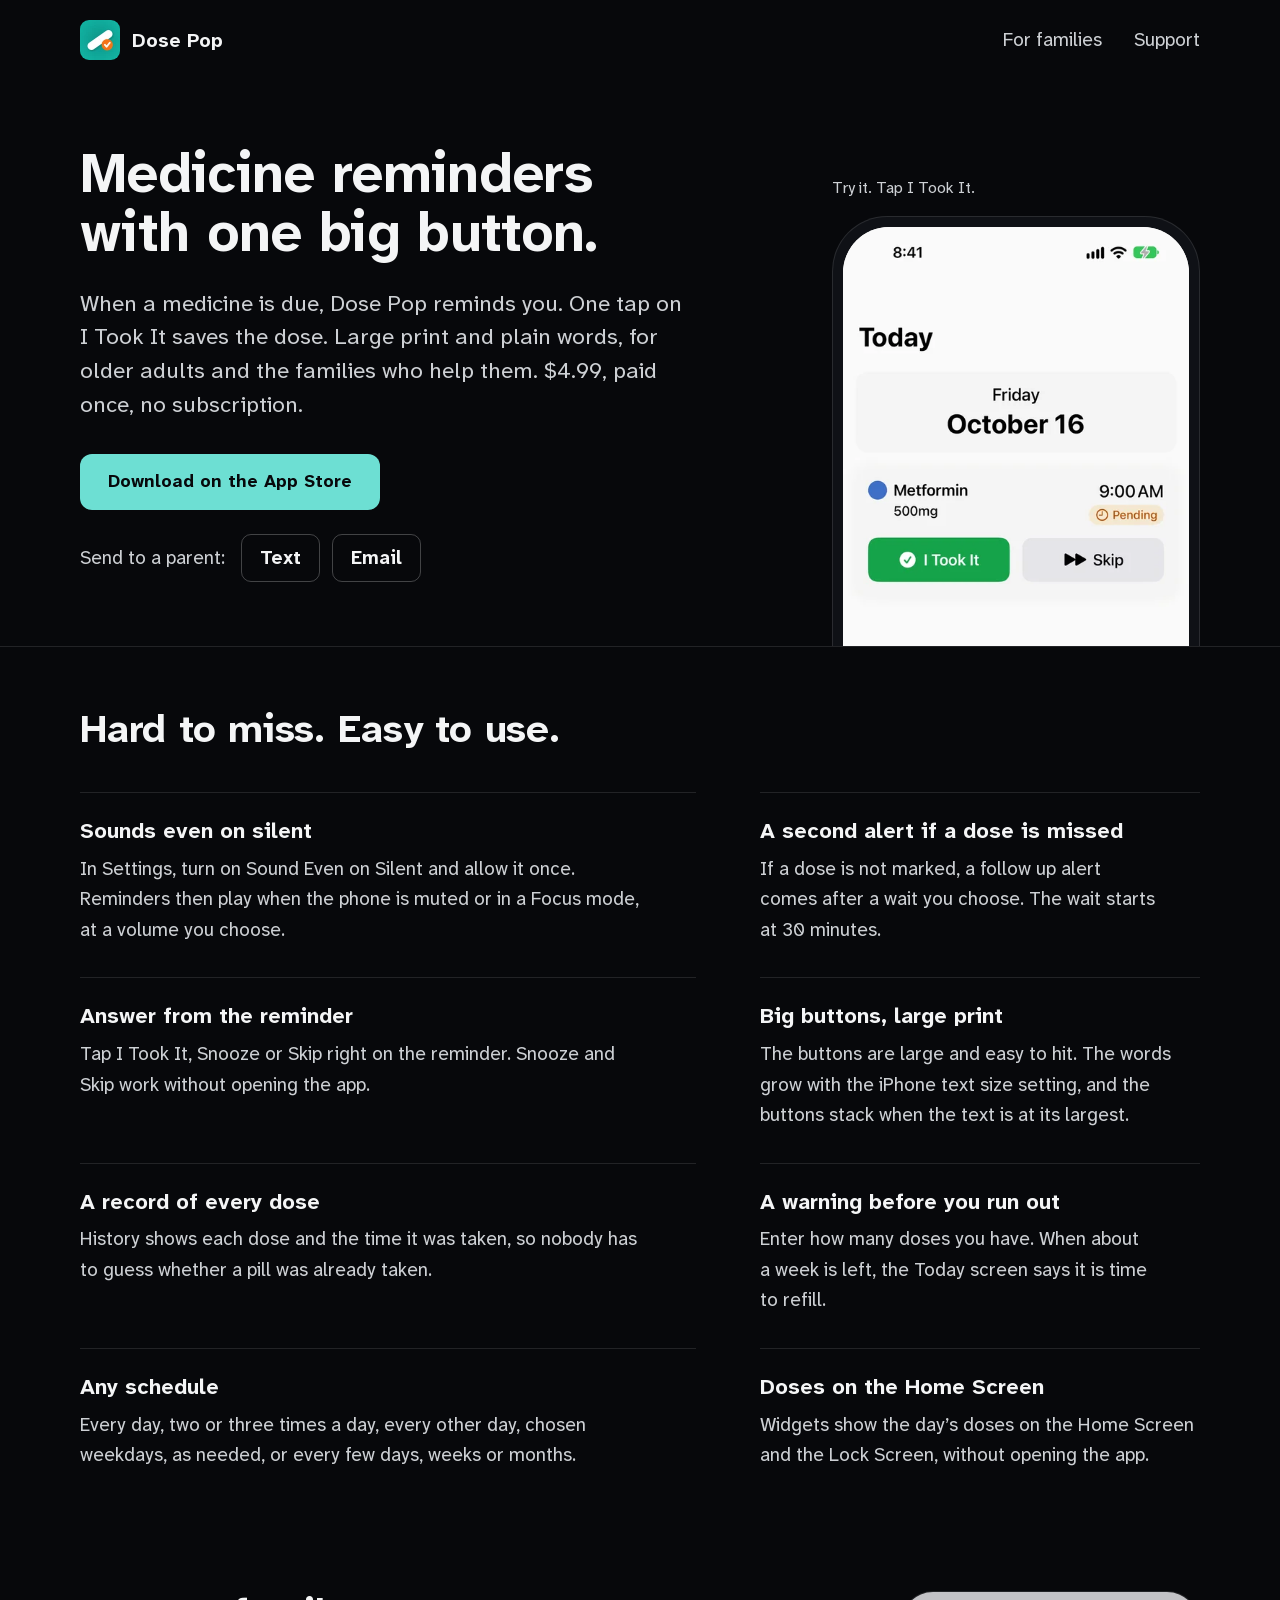
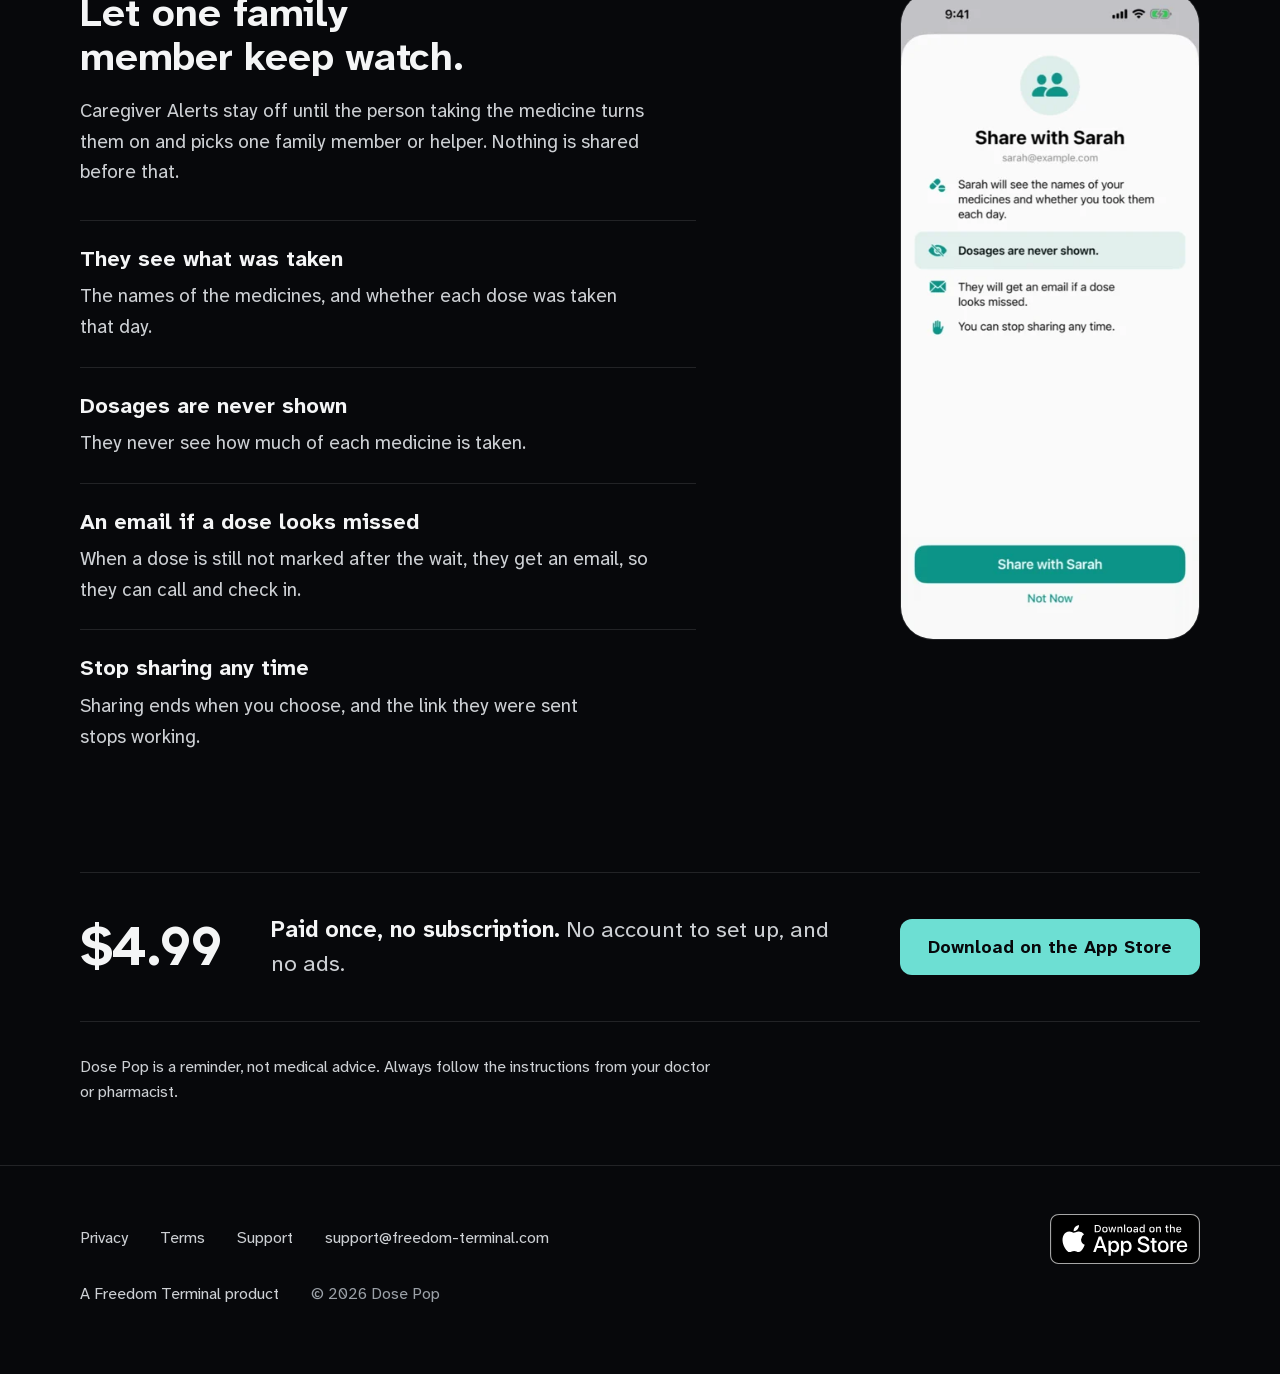
==== commit ec37a135: "Match three feature rows to the app, and give the hero a visible focus ring The silent row names the" ====
--- a/index.html
+++ b/index.html
@@ -109,7 +109,7 @@
                 <ul class="grid-rows">
                     <li>
                         <h3>Sounds even on silent</h3>
-                        <p>Turn on Sound on Silent and allow it once. Reminders then play when the phone is muted or in a Focus mode, at a volume you choose.</p>
+                        <p>In Settings, turn on Sound Even on Silent and allow it once. Reminders then play when the phone is muted or in a Focus mode, at a volume you choose.</p>
                     </li>
                     <li>
                         <h3>A second alert if a dose is missed</h3>
@@ -117,7 +117,7 @@
                     </li>
                     <li>
                         <h3>Answer from the reminder</h3>
-                        <p>Tap I&nbsp;Took&nbsp;It, Snooze or Skip right on the notification. There is no need to open the app.</p>
+                        <p>Tap I&nbsp;Took&nbsp;It, Snooze or Skip right on the reminder. Snooze and Skip work without opening the app.</p>
                     </li>
                     <li>
                         <h3>Big buttons, large print</h3>
@@ -128,8 +128,8 @@
                         <p>History shows each dose and the time it was taken, so nobody has to guess whether a pill was already taken.</p>
                     </li>
                     <li>
-                        <h3>A warning before pills run out</h3>
-                        <p>Enter how many pills are in the bottle. When about a week is left, the Today screen says it is time to refill.</p>
+                        <h3>A warning before you run out</h3>
+                        <p>Enter how many doses you have. When about a week is left, the Today screen says it is time to refill.</p>
                     </li>
                     <li>
                         <h3>Any schedule</h3>
--- a/styles.css
+++ b/styles.css
@@ -331,7 +331,11 @@
 
 .hero-media[data-state="taken"] .tap-target { width: 85.38%; }
 
-.tap-target:focus-visible { outline-offset: 2px; }
+/* On the light screenshot a teal ring would fall under 3:1, so focus here is ground ink. */
+.tap-target:focus-visible {
+    outline: 3px solid var(--ground);
+    outline-offset: 2px;
+}
 
 /* A neutral touch mark, like the one iOS draws for a touch, so it reads on the light screen. */
 .ring {
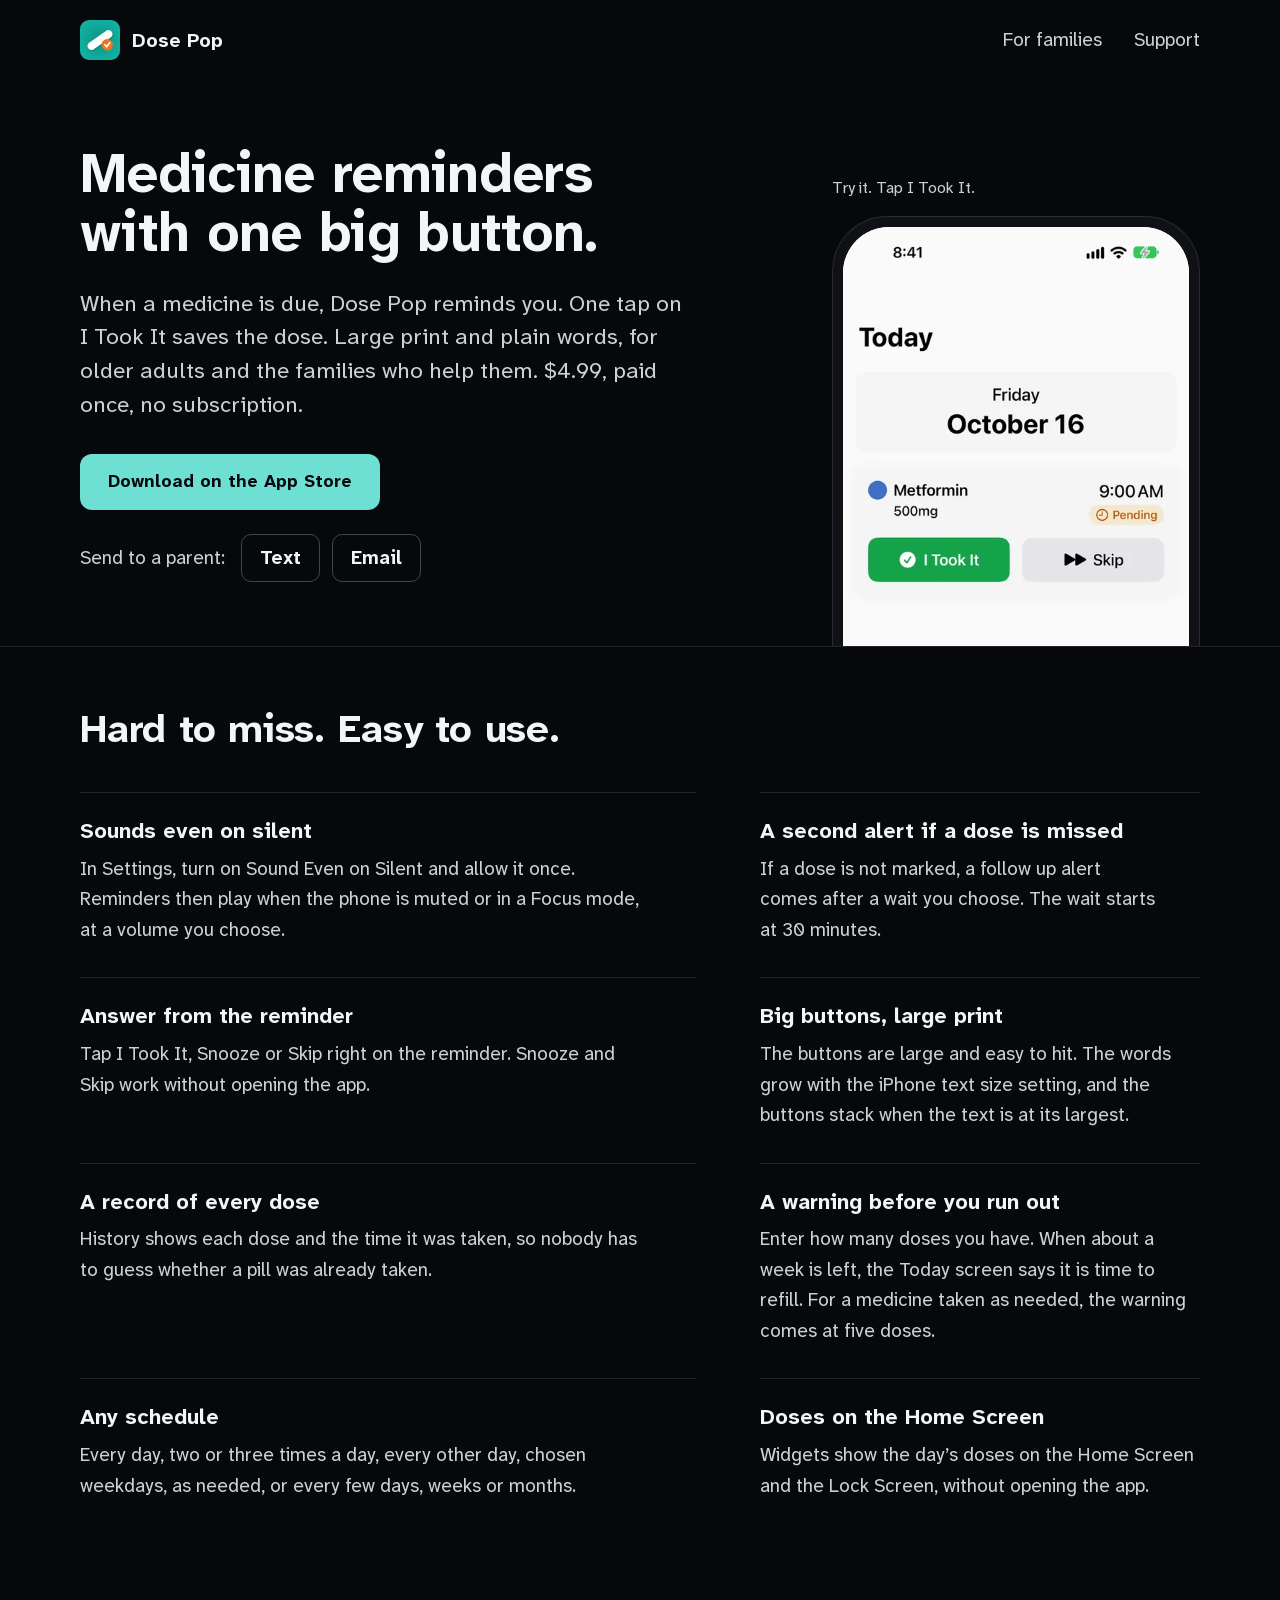
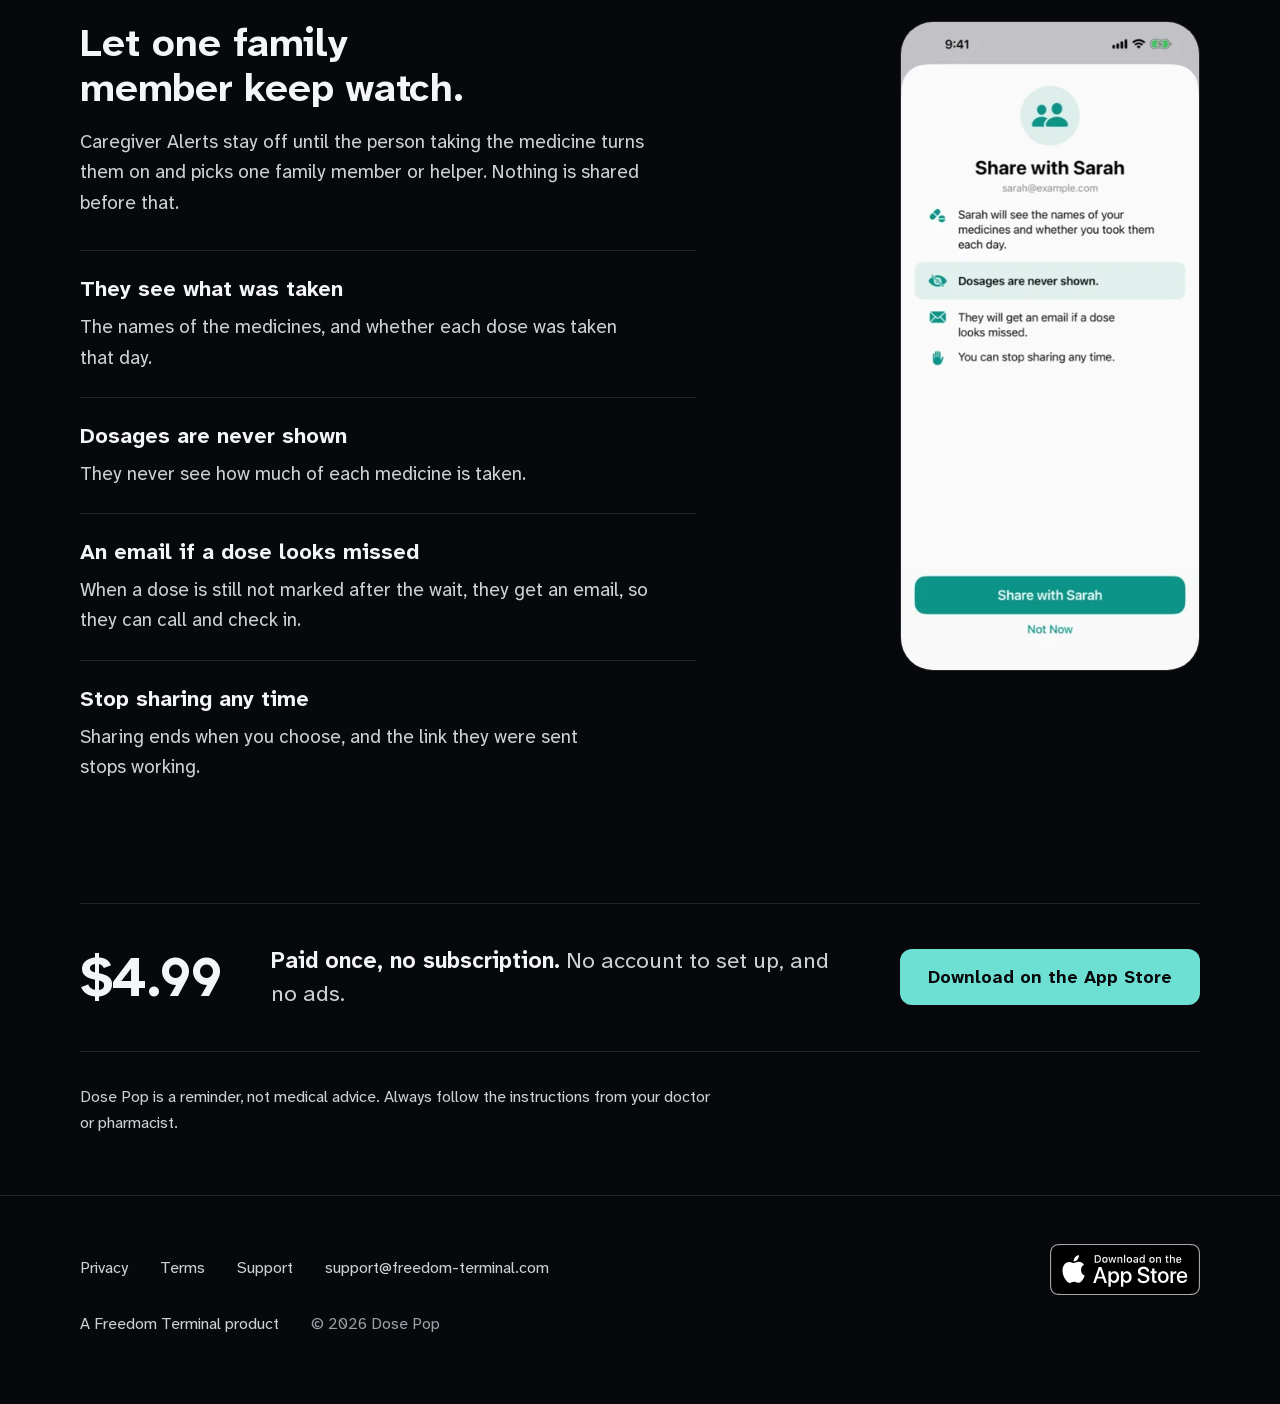
==== commit 46e29071: "Say when the refill warning comes for a medicine taken as needed Scheduled medicines warn about a we" ====
--- a/index.html
+++ b/index.html
@@ -129,7 +129,7 @@
                     </li>
                     <li>
                         <h3>A warning before you run out</h3>
-                        <p>Enter how many doses you have. When about a week is left, the Today screen says it is time to refill.</p>
+                        <p>Enter how many doses you have. When about a week is left, the Today screen says it is time to refill. For a medicine taken as needed, the warning comes at five doses.</p>
                     </li>
                     <li>
                         <h3>Any schedule</h3>
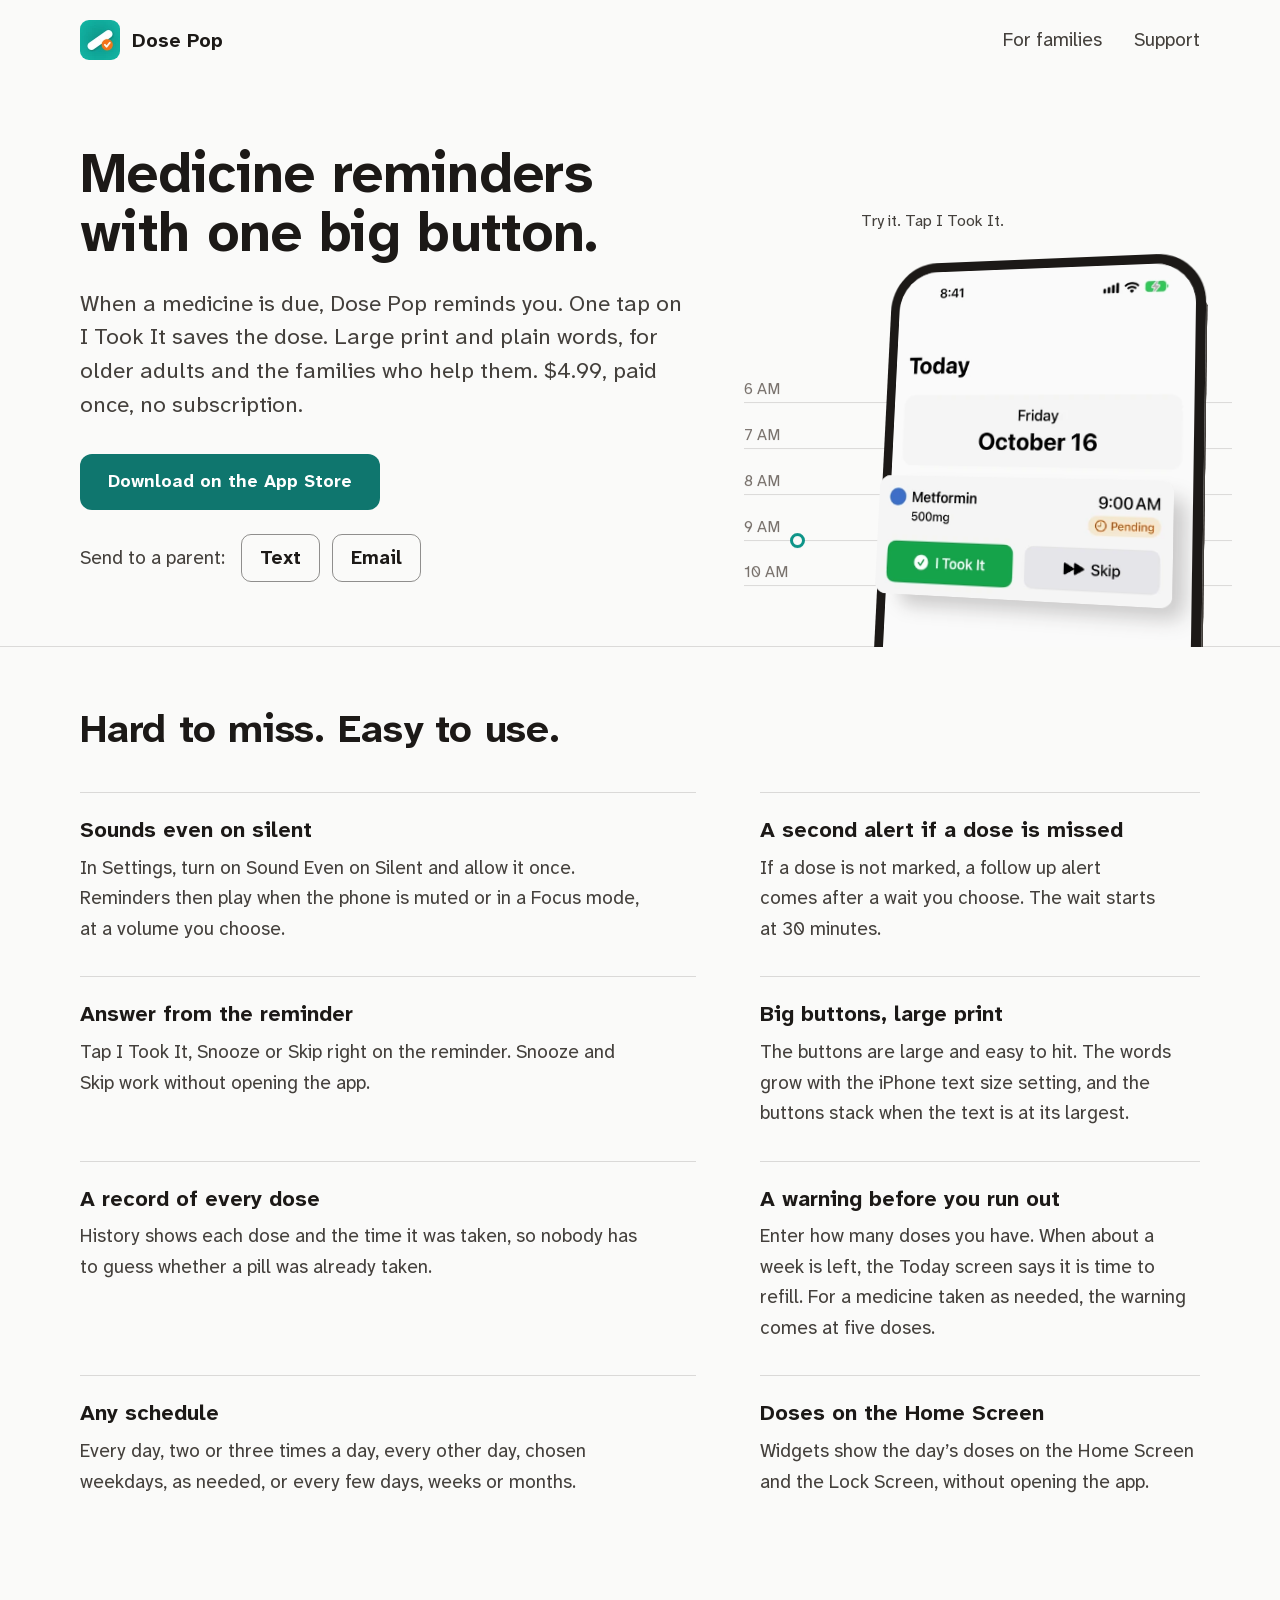
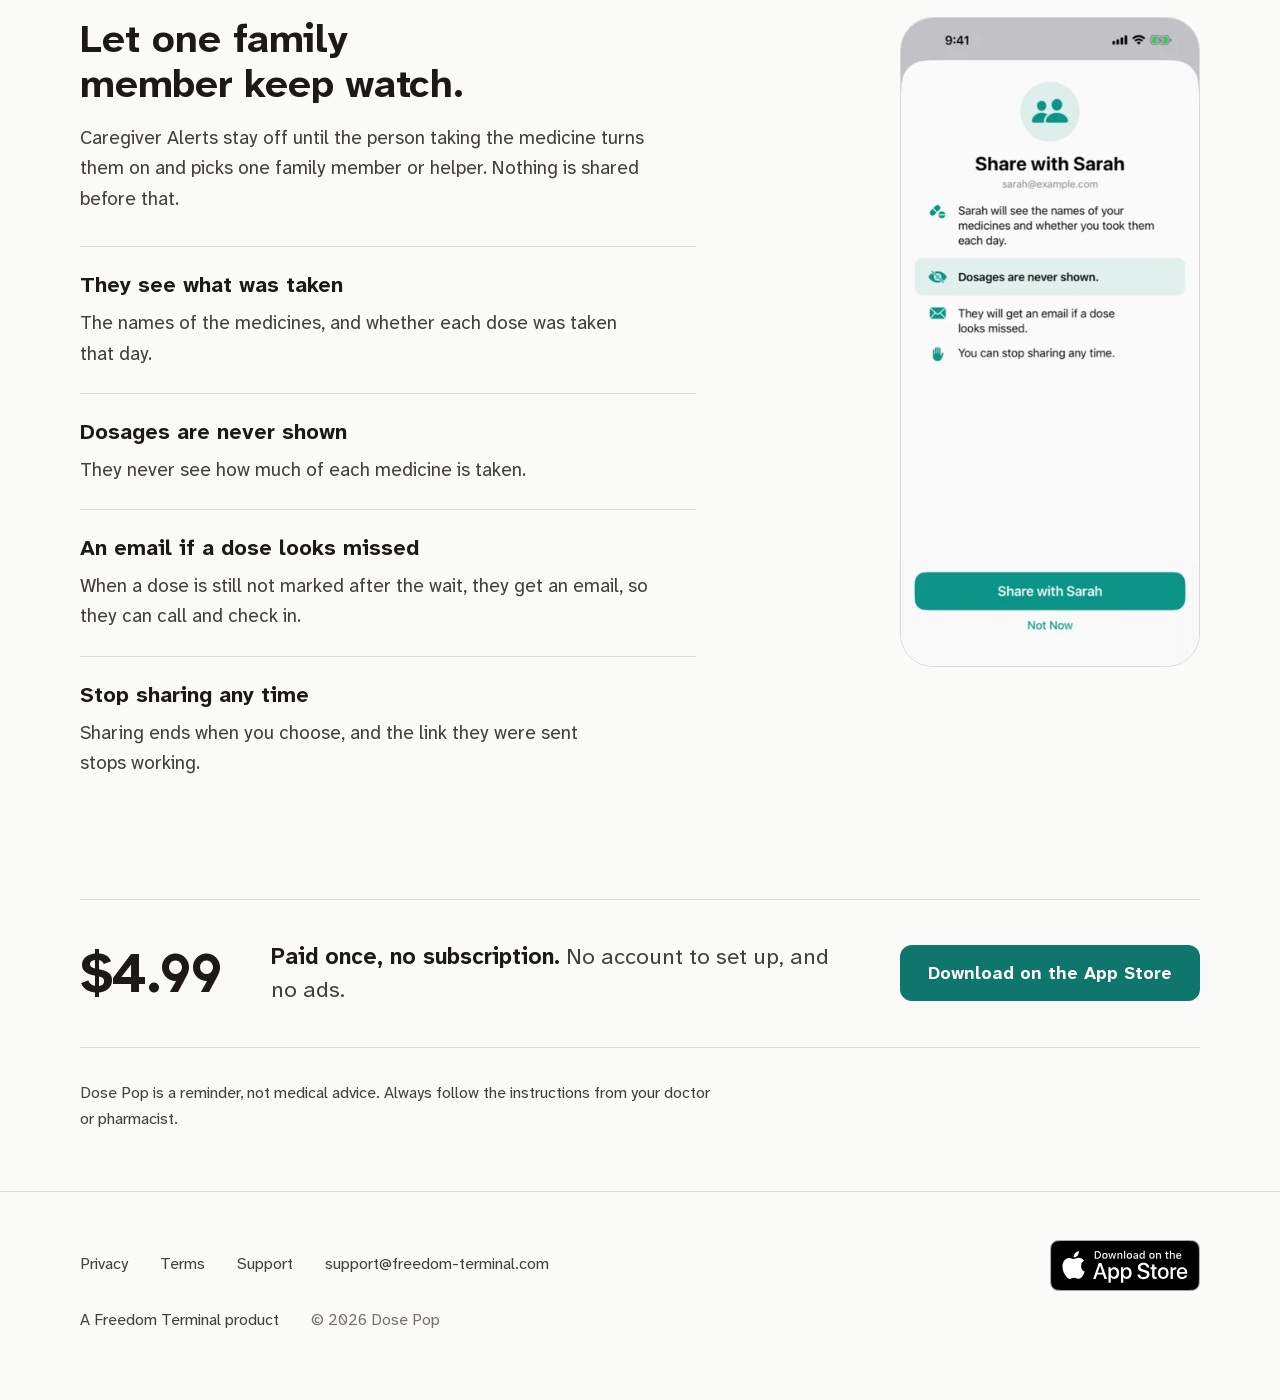
==== commit 73891564: "Wear the app's colours and stand the hero up as a 3D scene The page now follows the app: its warm wh" ====
--- a/index.html
+++ b/index.html
@@ -6,8 +6,9 @@
     <title>Dose Pop: a medicine reminder with one big button</title>
     <meta name="description" content="Dose Pop is a medicine reminder for iPhone and iPad with one big I Took It button, large print, reminders that can sound on silent, and opt in alerts for one family member. $4.99, paid once.">
     <link rel="canonical" href="https://dosepop.vishutdhar.com/">
-    <meta name="theme-color" content="#07080B">
-    <meta name="color-scheme" content="dark">
+    <meta name="theme-color" content="#FAFAF9" media="(prefers-color-scheme: light)">
+    <meta name="theme-color" content="#1C1917" media="(prefers-color-scheme: dark)">
+    <meta name="color-scheme" content="light dark">
 
     <meta property="og:type" content="website">
     <meta property="og:site_name" content="Dose Pop">
@@ -15,20 +16,21 @@
     <meta property="og:url" content="https://dosepop.vishutdhar.com/">
     <meta property="og:title" content="Dose Pop: a medicine reminder with one big button">
     <meta property="og:description" content="Large print, plain words, and one big I Took It button. Made for older adults and the families who help them.">
-    <meta property="og:image" content="https://dosepop.vishutdhar.com/assets/og-20261016.png">
+    <meta property="og:image" content="https://dosepop.vishutdhar.com/assets/og-light-20261016.png">
     <meta property="og:image:width" content="1200">
     <meta property="og:image:height" content="630">
     <meta property="og:image:alt" content="Dose Pop. Medicine reminders with one big button. The Today screen with a large green I Took It button.">
     <meta name="twitter:card" content="summary_large_image">
     <meta name="twitter:title" content="Dose Pop: a medicine reminder with one big button">
     <meta name="twitter:description" content="Large print, plain words, and one big I Took It button. Made for older adults and the families who help them.">
-    <meta name="twitter:image" content="https://dosepop.vishutdhar.com/assets/og-20261016.png">
+    <meta name="twitter:image" content="https://dosepop.vishutdhar.com/assets/og-light-20261016.png">
     <meta name="apple-itunes-app" content="app-id=6774796964">
 
     <link rel="icon" href="favicon-32.png" sizes="32x32" type="image/png">
     <link rel="apple-touch-icon" href="apple-touch-icon.png">
     <link rel="preload" href="fonts/atkinson-hyperlegible-next-latin.woff2" as="font" type="font/woff2" crossorigin>
     <link rel="stylesheet" href="styles.css">
+    <script>if (matchMedia('(prefers-reduced-motion: no-preference)').matches) document.documentElement.classList.add('motion');</script>
 
     <script type="application/ld+json">
     {
@@ -84,18 +86,44 @@
 
                 <figure class="hero-media" data-state="pending">
                     <figcaption class="shot-caption">The Today screen in Dose Pop.</figcaption>
-                    <div class="phone">
-                        <div class="screen">
-                            <picture class="state-pending">
-                                <source type="image/webp" srcset="assets/today-pending-20261016-480.webp 480w, assets/today-pending-20261016.webp 760w" sizes="(max-width: 860px) 60vw, 368px">
-                                <img src="assets/today-pending-20261016.png" width="760" height="921" fetchpriority="high" alt="The Dose Pop Today screen for Friday, October 16. Metformin, 500mg, is due at 9:00 AM and marked Pending, with a large green I Took It button beside a Skip button.">
-                            </picture>
-                            <picture class="state-taken" aria-hidden="true">
-                                <source type="image/webp" srcset="assets/today-taken-20261016-480.webp 480w, assets/today-taken-20261016.webp 760w" sizes="(max-width: 860px) 60vw, 368px">
-                                <img src="assets/today-taken-20261016.png" width="760" height="921" alt="The same screen after one tap. Metformin is marked Taken, and one Undo button replaces the two buttons.">
-                            </picture>
-                            <span class="ring" aria-hidden="true"></span>
-                            <button class="tap-target" type="button" hidden aria-label="Try I Took It on the picture"></button>
+                    <div class="stage">
+                        <div class="rig">
+                            <div class="strip-plane" aria-hidden="true">
+                                <ol class="strip">
+                                    <li style="--i: 0"><span>6 AM</span></li>
+                                    <li style="--i: 1"><span>7 AM</span></li>
+                                    <li style="--i: 2"><span>8 AM</span></li>
+                                    <li style="--i: 3"><span>9 AM</span><i class="dose-mark"></i></li>
+                                    <li style="--i: 4"><span>10 AM</span></li>
+                                </ol>
+                            </div>
+                            <div class="phone-rise">
+                                <div class="phone">
+                                    <div class="bezel">
+                                        <div class="screen">
+                                            <picture>
+                                                <source type="image/webp" srcset="assets/today-plate-20261016-480.webp 480w, assets/today-plate-20261016.webp 760w" sizes="(max-width: 860px) 60vw, 320px">
+                                                <img src="assets/today-plate-20261016.png" width="760" height="1123" fetchpriority="high" alt="The Dose Pop Today screen for Friday, October 16.">
+                                            </picture>
+                                            <span class="lift-shadow"></span>
+                                        </div>
+                                    </div>
+                                    <span class="edge"></span>
+                                    <div class="card-plane">
+                                        <div class="card">
+                                            <picture class="state-pending">
+                                                <source type="image/webp" srcset="assets/dose-card-pending-20261016-445.webp 445w, assets/dose-card-pending-20261016.webp 705w" sizes="(max-width: 860px) 56vw, 316px">
+                                                <img src="assets/dose-card-pending-20261016.png" width="705" height="279" fetchpriority="high" alt="Metformin, 500mg, is due at 9:00 AM and marked Pending, with a large green I Took It button beside a Skip button.">
+                                            </picture>
+                                            <picture class="state-taken" aria-hidden="true">
+                                                <source type="image/webp" srcset="assets/dose-card-taken-20261016-445.webp 445w, assets/dose-card-taken-20261016.webp 705w" sizes="(max-width: 860px) 56vw, 316px">
+                                                <img src="assets/dose-card-taken-20261016.png" width="705" height="279" alt="The same dose after one tap. Metformin is marked Taken, and one Undo button replaces the two buttons.">
+                                            </picture>
+                                            <button class="tap-target" type="button" hidden aria-label="Try I Took It on the picture"><span class="ring"></span></button>
+                                        </div>
+                                    </div>
+                                </div>
+                            </div>
                         </div>
                     </div>
                 </figure>
@@ -107,35 +135,35 @@
             <div class="wrap">
                 <h2 id="features-title">Hard to miss. Easy to use.</h2>
                 <ul class="grid-rows">
-                    <li>
+                    <li data-reveal>
                         <h3>Sounds even on silent</h3>
                         <p>In Settings, turn on Sound Even on Silent and allow it once. Reminders then play when the phone is muted or in a Focus mode, at a volume you choose.</p>
                     </li>
-                    <li>
+                    <li data-reveal>
                         <h3>A second alert if a dose is missed</h3>
                         <p>If a dose is not marked, a follow up alert comes after a wait you choose. The wait starts at 30&nbsp;minutes.</p>
                     </li>
-                    <li>
+                    <li data-reveal>
                         <h3>Answer from the reminder</h3>
                         <p>Tap I&nbsp;Took&nbsp;It, Snooze or Skip right on the reminder. Snooze and Skip work without opening the app.</p>
                     </li>
-                    <li>
+                    <li data-reveal>
                         <h3>Big buttons, large print</h3>
                         <p>The buttons are large and easy to hit. The words grow with the iPhone text size setting, and the buttons stack when the text is at its largest.</p>
                     </li>
-                    <li>
+                    <li data-reveal>
                         <h3>A record of every dose</h3>
                         <p>History shows each dose and the time it was taken, so nobody has to guess whether a pill was already taken.</p>
                     </li>
-                    <li>
+                    <li data-reveal>
                         <h3>A warning before you run out</h3>
                         <p>Enter how many doses you have. When about a week is left, the Today screen says it is time to refill. For a medicine taken as needed, the warning comes at five doses.</p>
                     </li>
-                    <li>
+                    <li data-reveal>
                         <h3>Any schedule</h3>
                         <p>Every day, two or three times a day, every other day, chosen weekdays, as needed, or every few days, weeks or months.</p>
                     </li>
-                    <li>
+                    <li data-reveal>
                         <h3>Doses on the Home Screen</h3>
                         <p>Widgets show the day&rsquo;s doses on the Home Screen and the Lock Screen, without opening the app.</p>
                     </li>
@@ -167,7 +195,7 @@
                         </li>
                     </ul>
                 </div>
-                <figure class="section-media">
+                <figure class="section-media" data-reveal>
                     <picture>
                         <source type="image/webp" srcset="assets/consent-20260711-360.webp 360w, assets/consent-20260711.webp 552w" sizes="(max-width: 860px) 60vw, 300px">
                         <img src="assets/consent.png" width="552" height="1200" loading="lazy" decoding="async" alt="The sharing screen Dose Pop shows before anything is shared. Sarah will see the names of your medicines and whether you took them each day. Dosages are never shown. They will get an email if a dose looks missed. You can stop sharing any time. Buttons: Share with Sarah, and Not Now.">
@@ -179,8 +207,8 @@
         <section class="price" aria-labelledby="price-title">
             <div class="wrap">
                 <h2 id="price-title" class="visually-hidden">Price</h2>
-                <div class="price-row">
-                    <p class="price-figure">$4.99</p>
+                <div class="price-row" data-reveal>
+                    <p class="price-figure"><span>$4.99</span></p>
                     <p class="price-terms"><strong>Paid once, no subscription.</strong> No account to set up, and no ads.</p>
                     <a class="button" href="https://apps.apple.com/us/app/dose-pop-pill-reminder/id6774796964">Download on the App Store</a>
                 </div>
@@ -211,39 +239,94 @@
 
     <script>
     (function () {
+        var root = document.documentElement;
+        var motion = root.classList.contains('motion');
+
+        /* The hero: press I Took It on the lifted card. */
         var media = document.querySelector('.hero-media');
-        if (!media) return;
-        var button = media.querySelector('.tap-target');
-        var caption = media.querySelector('.shot-caption');
-        var ring = media.querySelector('.ring');
-        var screen = media.querySelector('.screen');
-        var pending = media.querySelector('.state-pending');
-        var taken = media.querySelector('.state-taken');
-        var TRY = 'Try it. Tap I\u00a0Took\u00a0It.';
-
-        function show(state) {
-            var isTaken = state === 'taken';
-            media.setAttribute('data-state', state);
-            pending.setAttribute('aria-hidden', isTaken ? 'true' : 'false');
-            taken.setAttribute('aria-hidden', isTaken ? 'false' : 'true');
-            button.setAttribute('aria-label', isTaken ? 'Try Undo on the picture' : 'Try I Took It on the picture');
-            caption.textContent = isTaken ? 'Taken. Tap Undo to try it again.' : TRY;
+        if (media) {
+            var button = media.querySelector('.tap-target');
+            var caption = media.querySelector('.shot-caption');
+            var card = media.querySelector('.card');
+            var ring = media.querySelector('.ring');
+            var pending = media.querySelector('.state-pending');
+            var taken = media.querySelector('.state-taken');
+            var TRY = 'Try it. Tap I\u00a0Took\u00a0It.';
+
+            caption.textContent = TRY;
+            caption.setAttribute('aria-live', 'polite');
+            button.hidden = false;
+
+            button.addEventListener('click', function () {
+                var isTaken = media.getAttribute('data-state') !== 'taken';
+                media.setAttribute('data-state', isTaken ? 'taken' : 'pending');
+                pending.setAttribute('aria-hidden', isTaken ? 'true' : 'false');
+                taken.setAttribute('aria-hidden', isTaken ? 'false' : 'true');
+                button.setAttribute('aria-label', isTaken ? 'Try Undo on the picture' : 'Try I Took It on the picture');
+                caption.textContent = isTaken ? 'Taken. Tap Undo to try it again.' : TRY;
+                if (motion) {
+                    card.classList.remove('is-pressed');
+                    ring.classList.remove('is-on');
+                    void card.offsetWidth;
+                    card.classList.add('is-pressed');
+                    ring.classList.add('is-on');
+                }
+            });
         }
 
-        caption.textContent = TRY;
-        caption.setAttribute('aria-live', 'polite');
-        button.hidden = false;
-
-        button.addEventListener('click', function () {
-            var b = button.getBoundingClientRect();
-            var s = screen.getBoundingClientRect();
-            ring.style.left = ((b.left + b.width / 2 - s.left) / s.width * 100) + '%';
-            ring.style.top = ((b.top + b.height / 2 - s.top) / s.height * 100) + '%';
-            ring.classList.remove('is-on');
-            void ring.offsetWidth;
-            ring.classList.add('is-on');
-            show(media.getAttribute('data-state') === 'taken' ? 'pending' : 'taken');
-        });
+        if (!motion) return;
+
+        /* The pose. Scroll straightens the phone over a range measured once per
+           resize; a fine pointer tilts the scene up to 6 degrees. One frame at a
+           time, only while something is still moving. */
+        if (media) {
+            var range = 1, frame = 0, tx = 0, ty = 0, rx = 0, ry = 0, lastP = -1;
+            var fine = matchMedia('(hover: hover) and (pointer: fine)');
+
+            var measure = function () {
+                var r = media.getBoundingClientRect();
+                range = Math.max(160, r.bottom + window.scrollY - window.innerHeight * 0.35);
+            };
+            var tick = function () {
+                frame = 0;
+                var p = Math.min(1, Math.max(0, window.scrollY / range));
+                rx += (tx - rx) * 0.14;
+                ry += (ty - ry) * 0.14;
+                if (Math.abs(tx - rx) < 0.02) rx = tx;
+                if (Math.abs(ty - ry) < 0.02) ry = ty;
+                if (p !== lastP) { media.style.setProperty('--p', p.toFixed(4)); lastP = p; }
+                media.style.setProperty('--rx', rx.toFixed(2) + 'deg');
+                media.style.setProperty('--ry', ry.toFixed(2) + 'deg');
+                if (rx !== tx || ry !== ty) frame = requestAnimationFrame(tick);
+            };
+            var schedule = function () { if (!frame) frame = requestAnimationFrame(tick); };
+
+            measure();
+            schedule();
+            window.addEventListener('scroll', schedule, { passive: true });
+            window.addEventListener('resize', function () { measure(); schedule(); }, { passive: true });
+            window.addEventListener('pointermove', function (e) {
+                if (!fine.matches || e.pointerType !== 'mouse') return;
+                ty = (e.clientX / window.innerWidth - 0.5) * 12;
+                tx = (0.5 - e.clientY / window.innerHeight) * 8;
+                schedule();
+            }, { passive: true });
+            document.addEventListener('pointerout', function (e) { if (!e.relatedTarget) { tx = 0; ty = 0; schedule(); } });
+        }
+
+        /* Section moments, each once, when the section reaches the reader.
+           Anything already in view waits for the hero to settle first. */
+        var items = document.querySelectorAll('[data-reveal]');
+        if (!('IntersectionObserver' in window) || !items.length) return;
+        root.classList.add('reveal');
+        var io = new IntersectionObserver(function (entries) {
+            entries.forEach(function (entry) {
+                if (!entry.isIntersecting) return;
+                io.unobserve(entry.target);
+                setTimeout(function () { entry.target.classList.add('is-in'); }, Math.max(0, 1000 - performance.now()));
+            });
+        }, { rootMargin: '0px 0px -10% 0px' });
+        items.forEach(function (el) { io.observe(el); });
     })();
     </script>
 </body>
--- a/styles.css
+++ b/styles.css
@@ -1,5 +1,7 @@
-/* Dose Pop site. One typeface, one accent, rows and hairlines.
-   Design plan: docs/superpowers/specs/2026-10-16-landing-rebuild-design.md */
+/* Dose Pop site. The app's own colours, one typeface, rows and hairlines.
+   Pass 1 plan: docs/superpowers/specs/2026-10-16-landing-rebuild-design.md
+   Pass 2 plan (palette sources, the hero scene, the motion score):
+   docs/superpowers/specs/2026-10-16-app-colours-depth-motion.md */
 
 @font-face {
     font-family: "Atkinson Hyperlegible Next";
@@ -10,17 +12,28 @@
     unicode-range: U+0000-00FF, U+0131, U+0152-0153, U+02BB-02BC, U+02C6, U+02DA, U+02DC, U+0304, U+0308, U+0329, U+2000-206F, U+20AC, U+2122, U+2191, U+2193, U+2212, U+2215, U+FEFF, U+FFFD;
 }
 
+/* Light is the app's default appearance; every value is from AppColors.swift
+   or the AccentColor asset, or derived inside the app's own stone family. */
 :root {
-    color-scheme: dark;
-
-    --ground: #07080B;
-    --surface: #0F1116;
-    --surface-2: #15181F;
-    --ink-heading: #F4F5F6;
-    --ink: #CDD0D4;
-    --muted: #9BA1A8;
-    --accent: #6DDFD3;
-    --hairline: rgba(255, 255, 255, 0.11);
+    color-scheme: light dark;
+
+    --ground: #FAFAF9;            /* ppBackground */
+    --surface: #F5F5F4;           /* ppSurface */
+    --ink-heading: #1C1917;       /* ppTextPrimary, APCA Lc 101 */
+    --ink: #44403C;               /* stone 700, Lc 91 */
+    --muted: #78716C;             /* ppTextSecondary, Lc 70 */
+    --accent: #0F766E;            /* ppPrimaryDark, the app's primary button fill */
+    --accent-ink: #FFFFFF;        /* the app's button text, Lc 82 on the fill */
+    --accent-hover: #115E59;
+    --accent-text: #0F766E;       /* links on hover, focus ring, Lc 74 */
+    --accent-line: #0D9488;       /* AccentColor: underlines and the dose ring */
+    --green: #16A34A;             /* ppSuccess, the I Took It button */
+    --hairline: rgba(28, 25, 23, 0.14);
+    --quiet-border: rgba(28, 25, 23, 0.48);
+
+    --phone: #1C1917;
+    --phone-edge: #44403C;
+    --phone-rim: rgba(28, 25, 23, 0);
 
     --font: "Atkinson Hyperlegible Next", "Atkinson Hyperlegible", -apple-system, BlinkMacSystemFont, "Segoe UI", Roboto, Helvetica, Arial, sans-serif;
 
@@ -43,8 +56,32 @@
     --cols: minmax(0, 7fr) minmax(0, 5fr);
     --col-gap: 64px;
     --phone-shot: clamp(240px, 215px + 6.63vw, 300px);
-    --hero-shot: clamp(240px, 183.9px + 14.38vw, 368px);
+    --hero-shot: clamp(240px, 64px + 21.5vw, 340px);
     --tap: 48px;
+}
+
+/* Dark follows the app's dark appearance: ppBackgroundDark, ppSurfaceDark,
+   the dark AccentColor, ppPrimaryLight for the fill, ppCardBorder for lines. */
+@media (prefers-color-scheme: dark) {
+    :root {
+        --ground: #1C1917;        /* ppBackgroundDark */
+        --surface: #292524;       /* ppSurfaceDark */
+        --ink-heading: #FAFAF9;   /* Lc 103 */
+        --ink: #E7E5E4;           /* Lc 90 */
+        --muted: #A8A29E;         /* ppTextTertiary, Lc 51 */
+        --accent: #5EEAD4;        /* ppPrimaryLight */
+        --accent-ink: #1C1917;    /* Lc 80 on the fill */
+        --accent-hover: #99F6E4;
+        --accent-text: #5EEAD4;
+        --accent-line: #14B8A6;   /* AccentColor, dark appearance */
+        --green: #16A34A;
+        --hairline: rgba(255, 255, 255, 0.14);   /* ppCardBorder */
+        --quiet-border: rgba(255, 255, 255, 0.4);
+
+        --phone: #0C0A09;
+        --phone-edge: #44403C;
+        --phone-rim: rgba(255, 255, 255, 0.14);
+    }
 }
 
 *, *::before, *::after { box-sizing: border-box; }
@@ -82,15 +119,15 @@
 a {
     color: var(--ink-heading);
     text-decoration-line: underline;
-    text-decoration-color: var(--accent);
+    text-decoration-color: var(--accent-line);
     text-decoration-thickness: 2px;
     text-underline-offset: 0.22em;
 }
 
-a:hover { color: var(--accent); }
+a:hover { color: var(--accent-text); }
 
 :focus-visible {
-    outline: 3px solid var(--accent);
+    outline: 3px solid var(--accent-text);
     outline-offset: 3px;
 }
 
@@ -109,7 +146,7 @@
     z-index: 10;
     padding: 12px 20px;
     background: var(--accent);
-    color: var(--ground);
+    color: var(--accent-ink);
     font-weight: 700;
     text-decoration: none;
     border-radius: 0 0 8px 8px;
@@ -118,7 +155,7 @@
 }
 
 .skip-link:focus { transform: translateY(0); }
-.skip-link:hover { color: var(--ground); }
+.skip-link:hover { color: var(--accent-ink); }
 
 /* Header */
 
@@ -172,7 +209,7 @@
 
 .site-nav a:hover,
 .site-nav a[aria-current="page"],
-.footer-links a[aria-current="page"] { color: var(--ink-heading); text-decoration: underline; text-decoration-color: var(--accent); }
+.footer-links a[aria-current="page"] { color: var(--ink-heading); text-decoration: underline; text-decoration-color: var(--accent-line); }
 
 /* Buttons */
 
@@ -184,7 +221,7 @@
     padding: 12px 28px;
     border-radius: 12px;
     background: var(--accent);
-    color: var(--ground);
+    color: var(--accent-ink);
     font-size: 1.125rem;
     font-weight: 700;
     line-height: 1.25;
@@ -192,7 +229,7 @@
     text-decoration: none;
 }
 
-.button:hover { color: var(--ground); background: #8BE7DD; }
+.button:hover { color: var(--accent-ink); background: var(--accent-hover); }
 
 .button-quiet {
     display: inline-flex;
@@ -200,16 +237,18 @@
     justify-content: center;
     min-height: var(--tap);
     padding: 8px 18px;
-    border: 1px solid rgba(255, 255, 255, 0.24);
+    border: 1px solid var(--quiet-border);
     border-radius: 10px;
     color: var(--ink-heading);
     font-weight: 700;
     text-decoration: none;
 }
 
-.button-quiet:hover { color: var(--ink-heading); border-color: var(--accent); }
+.button-quiet:hover { color: var(--ink-heading); border-color: var(--accent-text); }
 
 /* Hero */
+
+.hero { overflow-x: clip; }
 
 .hero .wrap {
     display: grid;
@@ -256,63 +295,224 @@
 
 .send p { margin-right: 4px; }
 
+/* The hero scene. Three planes in one 3D context, all pivoting on one contact
+   point: the middle of the phone's base, where it meets the hero rule.
+     background  the day strip, set back
+     subject     the phone, standing on the rule, with the clean plate as its screen
+     foreground  the real dose card, lifted off the screen toward the reader
+   Geometry comes from the 1320 wide capture: one capture pixel is var(--sw) / 1320.
+   The card sits at (48, 918), 1224 by 485; the visible screen is the top 1600 rows;
+   the plate runs to row 1950 so the phone body continues below the rule. */
+
 .hero-media {
+    --w: var(--hero-shot);                   /* phone width */
+    --sw: calc(var(--w) - 20px);             /* screen width inside a 10px bezel */
+    --hv: calc(10px + var(--sw) * 1600 / 1320);  /* visible height, base to rule */
+    --phone-x: calc(100% - var(--w));        /* phone's left edge inside the stage */
+    --lift: calc(var(--w) * 0.16);
+    --depth: calc(var(--w) * 3);
+    --turn: -16deg;
+    --lean: 7deg;
+    --p: 0;
+    --rx: 0deg;
+    --ry: 0deg;
+
     align-self: end;
-    justify-self: end;
-    width: var(--hero-shot);
+    min-width: 0;
     margin: 0;
 }
 
 .shot-caption {
-    margin-bottom: 16px;
+    width: var(--w);
+    margin: 0 0 16px auto;
     color: var(--ink);
     font-size: var(--fs-small);
     line-height: 1.5;
     min-height: 1.5em;
 }
 
-/* The phone rises out of the hero's bottom rule: no bottom bezel, cut flat. */
+/* The stage clips only at the rule; the planes may run past its sides. */
+.stage {
+    position: relative;
+    height: var(--hv);
+    perspective: var(--depth);
+    perspective-origin: calc(var(--phone-x) + var(--w) / 2) 40%;
+    clip-path: inset(-100vh -100vw 0 -100vw);
+}
+
+.rig {
+    position: absolute;
+    inset: 0;
+    transform-style: preserve-3d;
+    transform-origin: calc(var(--phone-x) + var(--w) / 2) 100%;
+    transform: rotateX(var(--rx)) rotateY(var(--ry));
+}
+
+/* Background plane: the morning, one line an hour, the 9 AM line level with
+   the dose card. Pushed back, then scaled by the same factor so its labels
+   still render at 16px and its lines land where they are laid out. */
+.strip-plane {
+    position: absolute;
+    top: 0;
+    bottom: 0;
+    left: -16px;
+    right: calc(-1 * var(--gutter));
+    transform-style: preserve-3d;
+    transform-origin: calc(100% - var(--gutter) - var(--w) / 2) 40%;
+    transform: translateZ(calc(var(--w) * -0.35)) scale(1.1167) translateY(calc(var(--p) * var(--w) * 0.035));
+}
+
+.strip {
+    position: absolute;
+    inset: 0;
+    margin: 0;
+    padding: 0;
+    list-style: none;
+}
+
+.strip li {
+    position: absolute;
+    left: 0;
+    right: 0;
+    /* The 9 AM line (index 3) sits on the card's centre row, 1160 in the capture. */
+    top: calc(10px + var(--sw) * 1160 / 1320 + (var(--i) - 3) * var(--w) * 0.135);
+    height: 1px;
+    background: var(--hairline);
+}
+
+.strip span {
+    position: absolute;
+    left: 0;
+    bottom: 6px;
+    color: var(--muted);
+    font-size: var(--fs-small);
+    line-height: 1;
+    white-space: nowrap;
+}
+
+.dose-mark {
+    position: absolute;
+    left: 46px;
+    top: -7px;
+    width: 15px;
+    height: 15px;
+    border: 3px solid var(--accent-line);
+    border-radius: 50%;
+    background: var(--ground);
+}
+
+.hero-media[data-state="taken"] .dose-mark {
+    border-color: var(--green);
+    background: var(--green);
+}
+
+.phone-rise {
+    position: absolute;
+    top: 0;
+    left: var(--phone-x);
+    width: var(--w);
+    transform-style: preserve-3d;
+}
+
 .phone {
     position: relative;
+    transform-style: preserve-3d;
+    transform-origin: 50% var(--hv);
+    transform:
+        rotateY(calc(var(--turn) * (1 - var(--p))))
+        rotateX(calc(var(--lean) * (1 - var(--p))));
+}
+
+/* Front face, cut by the rule: no bottom bezel ever shows. */
+.bezel {
     padding: 10px 10px 0;
-    background: var(--surface);
-    border: 1px solid var(--hairline);
-    border-bottom: 0;
-    border-radius: calc(var(--hero-shot) * 0.15) calc(var(--hero-shot) * 0.15) 0 0;
+    background: var(--phone);
+    border-radius: calc(var(--w) * 0.15) calc(var(--w) * 0.15) 0 0;
+    box-shadow: inset 0 0 0 1px var(--phone-rim);
 }
 
 .screen {
     position: relative;
     overflow: hidden;
-    border-radius: calc(var(--hero-shot) * 0.125) calc(var(--hero-shot) * 0.125) 0 0;
-    aspect-ratio: 760 / 921;
+    border-radius: calc(var(--w) * 0.125) calc(var(--w) * 0.125) 0 0;
+    aspect-ratio: 760 / 1123;
     background: #FAFAF9;
 }
 
-.screen picture,
 .screen img {
+    width: 100%;
+    height: 100%;
+}
+
+/* The phone's right side, turned square to the front so it shows as the phone turns. */
+.edge {
+    position: absolute;
+    top: calc(var(--w) * 0.15);
+    bottom: 0;
+    left: 100%;
+    width: calc(var(--w) * 0.045);
+    background: var(--phone-edge);
+    transform-origin: 0 50%;
+    transform: rotateY(90deg);
+}
+
+/* The card's shadow lies on the screen under it: offset down and right, blurred. */
+.lift-shadow {
+    position: absolute;
+    left: calc(var(--sw) * 48 / 1320);
+    top: calc(var(--sw) * 918 / 1320);
+    width: calc(var(--sw) * 1224 / 1320);
+    height: calc(var(--sw) * 485 / 1320);
+    border-radius: calc(var(--sw) * 48 / 1320);
+    background: rgba(28, 25, 23, 0.22);
+    filter: blur(calc(var(--w) * 0.03));
+    transform: translate(calc(var(--w) * 0.012), calc(var(--w) * 0.04));
+}
+
+.card-plane {
+    position: absolute;
+    left: calc(10px + var(--sw) * 48 / 1320);
+    top: calc(10px + var(--sw) * 918 / 1320);
+    width: calc(var(--sw) * 1224 / 1320);
+    height: calc(var(--sw) * 485 / 1320);
+    transform-style: preserve-3d;
+    transform: translateZ(var(--lift));
+}
+
+.card {
+    position: relative;
+    height: 100%;
+    overflow: hidden;
+    border-radius: calc(var(--sw) * 48 / 1320);
+    background: #F5F5F4;
+}
+
+.card picture,
+.card img {
     position: absolute;
     inset: 0;
     width: 100%;
     height: 100%;
 }
 
-.screen .state-taken { opacity: 0; }
+.card .state-taken { opacity: 0; }
 
 .hero-media[data-state="taken"] .state-taken { opacity: 1; }
 
-/* The press target sits on the real button in the capture. The capture is
-   1320 by 1600: I Took It spans x 96 to 635, Undo x 96 to 1223, both y 1186 to 1354. */
+/* The press target sits on the real button in the card: I Took It spans
+   x 96 to 636 and y 1186 to 1355 in the capture, Undo x 96 to 1224. In card
+   terms (origin 48, 918; 1224 by 485) that is left 3.92%, top 55.26%,
+   width 44.12% or 92.16%, height 34.85%. */
 .tap-target {
     position: absolute;
-    left: 7.27%;
-    top: 74.125%;
-    width: 40.83%;
-    height: 10.5%;
+    left: 3.92%;
+    top: 55.26%;
+    width: 44.12%;
+    height: 34.85%;
     padding: 0;
     margin: 0;
     border: 0;
-    border-radius: calc(var(--hero-shot) * 0.027);
+    border-radius: calc(var(--sw) * 36 / 1320);
     background: transparent;
     cursor: pointer;
     -webkit-tap-highlight-color: transparent;
@@ -329,38 +529,27 @@
     transform: translateY(-50%);
 }
 
-.hero-media[data-state="taken"] .tap-target { width: 85.38%; }
-
-/* On the light screenshot a teal ring would fall under 3:1, so focus here is ground ink. */
+.hero-media[data-state="taken"] .tap-target { width: 92.16%; }
+
+/* The screenshot is light in both schemes, so focus here is the app's ink. */
 .tap-target:focus-visible {
-    outline: 3px solid var(--ground);
+    outline: 3px solid #1C1917;
     outline-offset: 2px;
 }
 
-/* A neutral touch mark, like the one iOS draws for a touch, so it reads on the light screen. */
+/* A neutral touch mark, like the one iOS draws for a touch. */
 .ring {
     position: absolute;
-    width: 16%;
+    left: 50%;
+    top: 50%;
+    width: calc(var(--sw) * 0.16);
     aspect-ratio: 1;
-    background: rgba(7, 8, 11, 0.16);
-    border: 2px solid rgba(7, 8, 11, 0.32);
+    background: rgba(28, 25, 23, 0.16);
+    border: 2px solid rgba(28, 25, 23, 0.32);
     border-radius: 50%;
     opacity: 0;
     pointer-events: none;
     transform: translate(-50%, -50%) scale(0.4);
-}
-
-@media (prefers-reduced-motion: no-preference) {
-    .screen .state-taken,
-    .screen .state-pending { transition: opacity 220ms ease-out; }
-
-    .ring.is-on { animation: press 480ms ease-out; }
-}
-
-@keyframes press {
-    0% { opacity: 1; transform: translate(-50%, -50%) scale(0.6); }
-    40% { opacity: 1; transform: translate(-50%, -50%) scale(1); }
-    100% { opacity: 0; transform: translate(-50%, -50%) scale(1.25); }
 }
 
 .hero-rule {
@@ -421,6 +610,7 @@
     justify-self: end;
     width: var(--phone-shot);
     margin: 0;
+    perspective: 1000px;
 }
 
 .section-media img {
@@ -429,7 +619,8 @@
     border: 1px solid var(--hairline);
 }
 
-/* Feature grid: the same two grid lines as the hero, rows divided by hairlines. */
+/* Feature grid: the same two grid lines as the hero, rows divided by hairlines.
+   Each row's hairline is its own element, so it can be drawn. */
 
 .section-grid .wrap { display: block; }
 
@@ -444,8 +635,19 @@
 }
 
 .grid-rows li {
+    position: relative;
     padding-top: 24px;
-    border-top: 1px solid var(--hairline);
+}
+
+.grid-rows li::before {
+    content: "";
+    position: absolute;
+    top: 0;
+    left: 0;
+    right: 0;
+    height: 1px;
+    background: var(--hairline);
+    transform-origin: 0 50%;
 }
 
 .grid-rows h3 {
@@ -478,7 +680,10 @@
     font-weight: 700;
     line-height: 1.06;
     letter-spacing: -0.012em;
-}
+    clip-path: inset(0);
+}
+
+.price-figure span { display: inline-block; }
 
 .price-terms {
     font-size: var(--fs-lede);
@@ -527,7 +732,7 @@
 }
 
 .footer-links a:hover,
-.footer-meta a:hover { color: var(--ink-heading); text-decoration: underline; text-decoration-color: var(--accent); }
+.footer-meta a:hover { color: var(--ink-heading); text-decoration: underline; text-decoration-color: var(--accent-line); }
 
 .footer-meta {
     display: flex;
@@ -548,7 +753,15 @@
 
 .footer-store img { width: 150px; height: auto; }
 
-/* Narrow screens: one column, phone at no more than 60% of the screen. */
+/* Narrow screens: one column, phone at no more than 60% of the screen.
+   The scene is art directed for the phone: the phone hangs on the left grid
+   line and the day strip runs out to its right, labels at the far end. */
+
+/* The narrowest two column widths: the strip starts 8px nearer the copy so
+   the 9 AM mark keeps clear of the phone's edge. */
+@media (min-width: 861px) and (max-width: 1023px) {
+    .strip-plane { left: -24px; }
+}
 
 @media (max-width: 860px) {
     :root { --col-gap: 0px; }
@@ -560,12 +773,23 @@
     .hero-copy { padding-bottom: 40px; }
 
     .hero-media {
-        justify-self: start;
-        width: min(var(--hero-shot), 60vw);
+        --w: min(var(--hero-shot), 60vw);
+        --phone-x: 0px;
     }
 
-    .phone { border-radius: calc(min(var(--hero-shot), 60vw) * 0.15) calc(min(var(--hero-shot), 60vw) * 0.15) 0 0; }
-    .screen { border-radius: calc(min(var(--hero-shot), 60vw) * 0.125) calc(min(var(--hero-shot), 60vw) * 0.125) 0 0; }
+    .shot-caption { width: auto; margin-left: 0; }
+
+    .strip-plane {
+        left: calc(var(--w) / 2);
+        transform-origin: 0 40%;
+    }
+
+    .strip span {
+        left: auto;
+        right: var(--gutter);
+    }
+
+    .dose-mark { left: calc(var(--w) / 2 + 16px); }
 
     .section-media {
         justify-self: start;
@@ -604,3 +828,108 @@
 @media (max-width: 359px) {
     .site-nav { margin-left: -8px; }
 }
+
+/* Motion. Everything below runs only when the visitor has not asked for less
+   motion. Transform, opacity and clip-path only; every transition names them.
+   `.motion` is set in the head before first paint; `.reveal` is set by the
+   script once the section observer is running, so without script every
+   section is simply shown. */
+
+@media (prefers-reduced-motion: no-preference) {
+    .button,
+    .button-quiet { transition: transform 140ms ease-out; }
+
+    .button:hover,
+    .button-quiet:hover { transform: translateY(-1px); }
+
+    .button:active,
+    .button-quiet:active { transform: translateY(0) scale(0.98); }
+
+    /* Hero load: the planes settle, then the copy appears. */
+    .motion .strip { animation: strip-in 760ms cubic-bezier(0.2, 0.7, 0.2, 1) both; }
+    .motion .phone-rise { animation: phone-rise 900ms cubic-bezier(0.2, 0.8, 0.2, 1) 60ms both; }
+    .motion .card { animation: card-lift 620ms cubic-bezier(0.2, 0.8, 0.2, 1) 520ms both; }
+    .motion .lift-shadow { animation: shadow-in 620ms cubic-bezier(0.2, 0.8, 0.2, 1) 520ms both; }
+    .motion .hero h1,
+    .motion .lede,
+    .motion .hero-actions,
+    .motion .send,
+    .motion .shot-caption { animation: copy-in 480ms ease-out both; }
+    .motion .hero h1 { animation-delay: 500ms; }
+    .motion .lede { animation-delay: 570ms; }
+    .motion .hero-actions { animation-delay: 640ms; }
+    .motion .send { animation-delay: 700ms; }
+    .motion .shot-caption { animation-delay: 760ms; }
+
+    /* The press: the card is pushed toward the screen and springs back. */
+    .card.is-pressed { animation: card-press 380ms cubic-bezier(0.3, 0.7, 0.3, 1); }
+    .ring.is-on { animation: press 480ms ease-out; }
+    .card picture { transition: opacity 220ms ease-out; }
+    .hero-media[data-state="taken"] .dose-mark { animation: mark-fill 360ms ease-out; }
+
+    /* Feature rows wipe in along their own hairline. */
+    .reveal .grid-rows li::before { transition: transform 560ms cubic-bezier(0.4, 0, 0.2, 1); }
+    /* Both ends are inset() so the wipe interpolates; a clip-path cannot
+       transition to none. The 0.25em bleed keeps descenders clear. */
+    .reveal .grid-rows li > * {
+        clip-path: inset(-0.25em 0 -0.25em 0);
+        transition: clip-path 520ms cubic-bezier(0.4, 0, 0.2, 1) 180ms;
+    }
+    .reveal .grid-rows li:not(.is-in)::before { transform: scaleX(0); }
+    .reveal .grid-rows li:not(.is-in) > * { clip-path: inset(-0.25em 100% -0.25em 0); }
+    .reveal .grid-rows li:nth-child(even)::before { transition-delay: 90ms; }
+    .reveal .grid-rows li:nth-child(even) > * { transition-delay: 270ms; }
+
+    /* The sharing screen squares up from perspective. */
+    .reveal .section-media img { transition: transform 900ms cubic-bezier(0.2, 0.7, 0.2, 1), opacity 500ms ease-out; }
+    .reveal .section-media:not(.is-in) img {
+        opacity: 0.4;
+        transform: rotateY(-18deg) rotateX(5deg) translateZ(-40px);
+    }
+
+    /* The price figure arrives from below its own line. */
+    .reveal .price-figure span { transition: transform 640ms cubic-bezier(0.2, 0.8, 0.2, 1); }
+    .reveal .price-terms { transition: opacity 480ms ease-out 160ms, transform 480ms ease-out 160ms; }
+    .reveal .price-row:not(.is-in) .price-figure span { transform: translateY(105%); }
+    .reveal .price-row:not(.is-in) .price-terms { opacity: 0; transform: translateY(8px); }
+}
+
+/* Reduced motion: no animation, no transition; every element in its final
+   state. The scene keeps its depth in the opening pose. */
+@media (prefers-reduced-motion: reduce) {
+    .hero-media { --p: 0 !important; --rx: 0deg !important; --ry: 0deg !important; }
+}
+
+@keyframes strip-in {
+    from { opacity: 0; transform: translateZ(calc(var(--w) * -0.3)); }
+}
+
+@keyframes phone-rise {
+    from { transform: translateY(calc(var(--hv) * 0.22)); }
+}
+
+@keyframes card-lift {
+    from { transform: translateZ(calc(-1 * var(--lift))); }
+}
+
+@keyframes shadow-in {
+    from { opacity: 0; }
+}
+
+@keyframes copy-in {
+    from { opacity: 0; transform: translateY(8px); }
+}
+
+@keyframes card-press {
+    40% { transform: translateZ(calc(var(--lift) * -0.45)); }
+}
+
+@keyframes press {
+    0% { opacity: 1; transform: translate(-50%, -50%) scale(0.6); }
+    40% { opacity: 1; transform: translate(-50%, -50%) scale(1); }
+    100% { opacity: 0; transform: translate(-50%, -50%) scale(1.25); }
+}
+
+@keyframes mark-fill {
+    50% { transform: scale(1.35); }
+}
